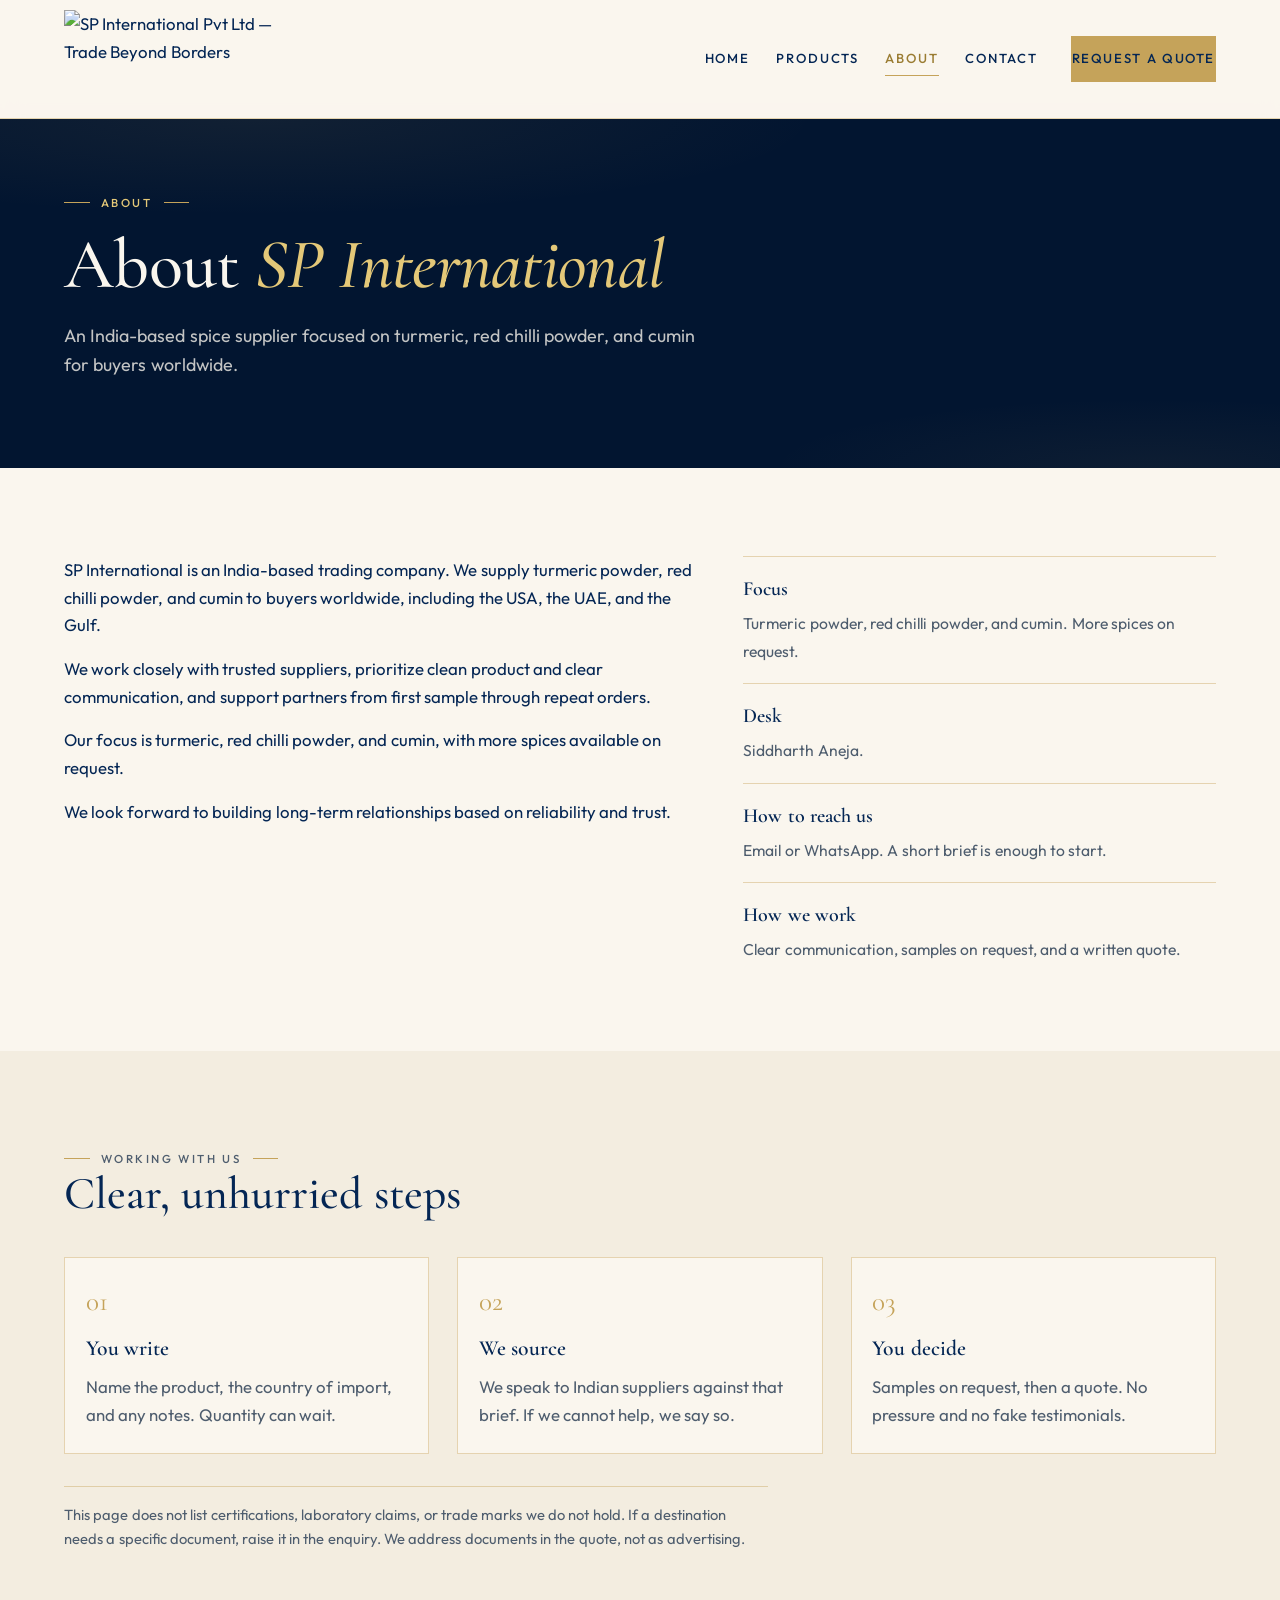
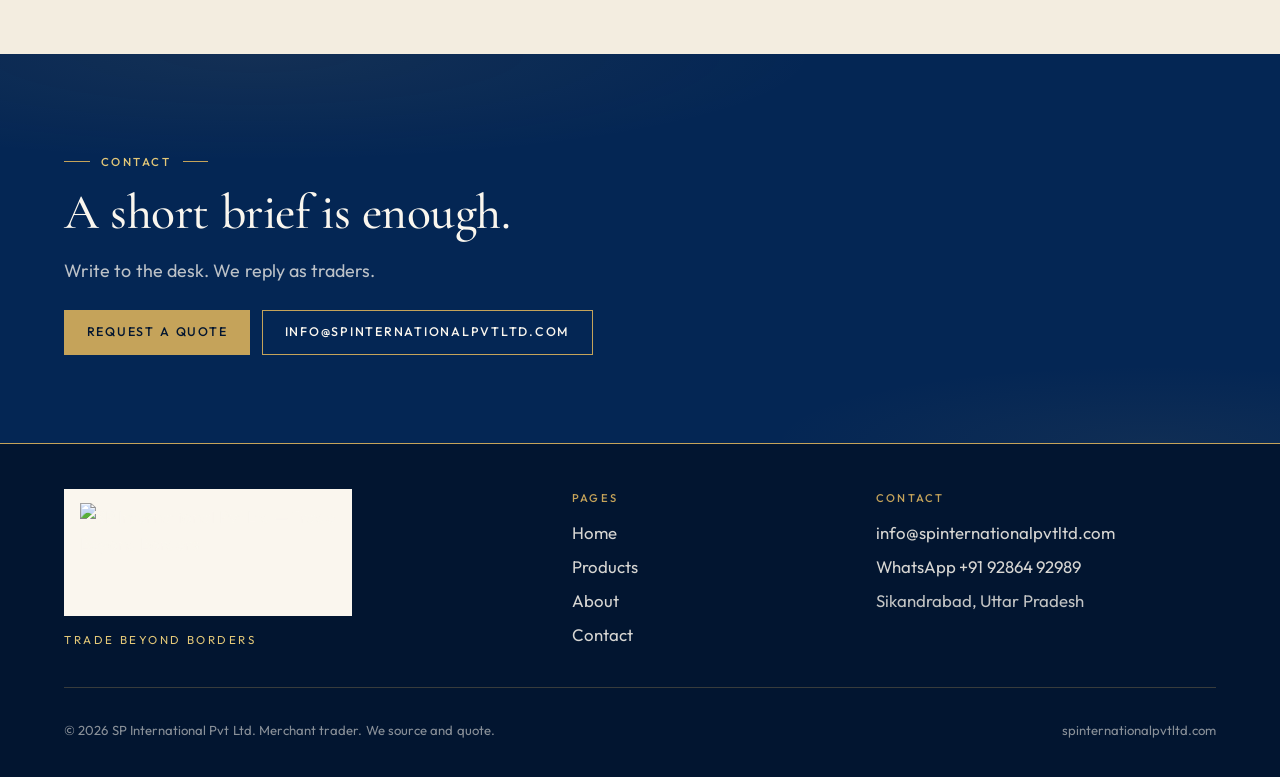
==== about.html @ 5e1b3fb7 "Present SP International as a spice supplier only. Brass and art-metal décor are on hold, so public " ====
<!DOCTYPE html>
<html lang="en">
<head>
  <meta charset="utf-8">
  <meta name="viewport" content="width=device-width, initial-scale=1">
  <title>About SP International | Indian Spice Supplier</title>
  <meta name="description" content="India-based spice supplier for buyers in the USA, UAE, and worldwide. Turmeric, red chilli powder, and cumin. Samples and quotes on request.">
  <meta name="theme-color" content="#042654">
  <link rel="icon" href="assets/favicon.png" type="image/png">
  <link rel="apple-touch-icon" href="assets/favicon-192.png">
  <link rel="canonical" href="https://spinternationalpvtltd.com/about.html">
  <meta property="og:title" content="About SP International | Indian Spice Supplier">
  <meta property="og:description" content="India-based spice supplier for buyers in the USA, UAE, and worldwide. Turmeric, red chilli powder, and cumin. Samples and quotes on request.">
  <meta property="og:image" content="https://spinternationalpvtltd.com/assets/sp-whatsapp-profile-square.png">
  <meta property="og:url" content="https://spinternationalpvtltd.com/about.html">
  <meta property="og:type" content="website">
  <link rel="preconnect" href="https://fonts.googleapis.com">
  <link rel="preconnect" href="https://fonts.gstatic.com" crossorigin>
  <link href="https://fonts.googleapis.com/css2?family=Cormorant+Garamond:ital,wght@0,500;0,600;1,500&family=Outfit:wght@300;400;500;600&display=swap" rel="stylesheet">
  <link rel="manifest" href="site.webmanifest">
  <link rel="stylesheet" href="css/styles.css">
</head>
<body>
  <a class="skip" href="#main">Skip to content</a>
  <header class="site-header">
    <div class="wrap header-inner">
      <a class="brand" href="index.html">
        <img class="brand-lockup" src="assets/logo-lockup.png" alt="SP International Pvt Ltd — Trade Beyond Borders" width="1048" height="407">
        <img class="brand-mark" src="assets/logo-mark.png" alt="SP International Pvt Ltd" width="433" height="454">
      </a>
      <button class="nav-toggle" type="button" aria-expanded="false" aria-controls="site-nav">
        <span class="sr-only">Menu</span>
        <span></span><span></span>
      </button>
      <nav id="site-nav" class="site-nav" aria-label="Primary">
        <a href="index.html">Home</a>
        <a href="products.html">Products</a>
        <a href="about.html" aria-current="page">About</a>
        <a href="contact.html">Contact</a>
        <a class="btn btn-gold" href="contact.html">Request a quote</a>
      </nav>
    </div>
  </header>

  <main id="main">
    <section class="page-hero slim">
      <img class="orbit" src="assets/orbit.svg" alt="">
      <div class="wrap">
        <p class="kicker light">About</p>
        <h1 class="display">About <em>SP International</em></h1>
        <p class="lede">An India-based spice supplier focused on turmeric, red chilli powder, and cumin for buyers worldwide.</p>
      </div>
    </section>

    <section class="section">
      <div class="wrap two-col uneven">
        <div class="prose">
          <p>SP International is an India-based trading company. We supply turmeric powder, red chilli powder, and cumin to buyers worldwide, including the USA, the UAE, and the Gulf.</p>
          <p>We work closely with trusted suppliers, prioritize clean product and clear communication, and support partners from first sample through repeat orders.</p>
          <p>Our focus is turmeric, red chilli powder, and cumin, with more spices available on request.</p>
          <p>We look forward to building long-term relationships based on reliability and trust.</p>
        </div>
        <div>
          <ul class="stat-list">
            <li>
              <strong>Focus</strong>
              <span>Turmeric powder, red chilli powder, and cumin. More spices on request.</span>
            </li>
            <li>
              <strong>Desk</strong>
              <span>Siddharth Aneja.</span>
            </li>
            <li>
              <strong>How to reach us</strong>
              <span>Email or WhatsApp. A short brief is enough to start.</span>
            </li>
            <li>
              <strong>How we work</strong>
              <span>Clear communication, samples on request, and a written quote.</span>
            </li>
          </ul>
        </div>
      </div>
    </section>

    <section class="section section-cream">
      <div class="wrap">
        <div class="section-head">
          <p class="kicker">Working with us</p>
          <h2>Clear, unhurried steps</h2>
        </div>
        <div class="steps">
          <article class="step">
            <span class="num">01</span>
            <h3>You write</h3>
            <p>Name the product, the country of import, and any notes. Quantity can wait.</p>
          </article>
          <article class="step">
            <span class="num">02</span>
            <h3>We source</h3>
            <p>We speak to Indian suppliers against that brief. If we cannot help, we say so.</p>
          </article>
          <article class="step">
            <span class="num">03</span>
            <h3>You decide</h3>
            <p>Samples on request, then a quote. No pressure and no fake testimonials.</p>
          </article>
        </div>
        <p class="legal-note narrow">This page does not list certifications, laboratory claims, or trade marks we do not hold. If a destination needs a specific document, raise it in the enquiry. We address documents in the quote, not as advertising.</p>
      </div>
    </section>

    <section class="section section-navy cta-band">
      <div class="wrap">
        <p class="kicker light">Contact</p>
        <h2 class="display">A short brief is enough.</h2>
        <p class="lede">Write to the desk. We reply as traders.</p>
        <div class="btn-row">
          <a class="btn btn-gold" href="contact.html">Request a quote</a>
          <a class="btn btn-ghost" href="mailto:info@spinternationalpvtltd.com">info@spinternationalpvtltd.com</a>
        </div>
      </div>
    </section>
  </main>

  <footer class="site-footer">
    <div class="wrap footer-grid">
      <div>
        <img class="footer-logo" src="assets/logo-lockup.png" alt="SP International Pvt Ltd — Trade Beyond Borders" width="1048" height="407">
        <p class="footer-motto">Trade Beyond Borders</p>
      </div>
      <div>
        <h2>Pages</h2>
        <ul>
          <li><a href="index.html">Home</a></li>
          <li><a href="products.html">Products</a></li>
          <li><a href="about.html">About</a></li>
          <li><a href="contact.html">Contact</a></li>
        </ul>
      </div>
      <div>
        <h2>Contact</h2>
        <ul>
          <li><a href="mailto:info@spinternationalpvtltd.com">info@spinternationalpvtltd.com</a></li>
          <li><a href="https://wa.me/919286492989" rel="noopener">WhatsApp +91 92864 92989</a></li>
          <li>Sikandrabad, Uttar Pradesh</li>
        </ul>
      </div>
    </div>
    <div class="wrap footer-base">
      <p>&copy; <span id="year">2026</span> SP International Pvt Ltd. Merchant trader. We source and quote.</p>
      <p>spinternationalpvtltd.com</p>
    </div>
  </footer>
  <script src="js/main.js"></script>
</body>
</html>
---- css/styles.css ----
/* =================================================================
   SP International Pvt Ltd — brochure styles
   Navy + gold only. Custom, not a utility framework.
   ================================================================= */

:root {
  --navy: #042654;
  --navy-deep: #021530;
  --navy-mid: #0b3468;
  --navy-soft: #1a4a86;
  --gold: #c5a35a;
  --gold-bright: #e4c878;
  --gold-deep: #9a7c32;
  --cream: #f3ede0;
  --ivory: #faf6ee;
  --paper: #e8e0ce;
  --ink: #042654;
  --muted: #4e5d6e;
  --line: rgba(197, 163, 90, 0.42);
  --line-strong: rgba(197, 163, 90, 0.72);
  --shadow: 0 22px 50px rgba(4, 38, 84, 0.09);
  --header-h: 5.6rem;
  --serif: "Cormorant Garamond", "Iowan Old Style", Palatino, "Palatino Linotype", Georgia, serif;
  --sans: "Outfit", "Avenir Next", "Segoe UI", system-ui, sans-serif;
  --wrap: 72rem;
  --gutter: clamp(1.25rem, 4vw, 2.25rem);
}

*,
*::before,
*::after { box-sizing: border-box; }

html {
  scroll-behavior: smooth;
  -webkit-text-size-adjust: 100%;
}

@media (prefers-reduced-motion: reduce) {
  html { scroll-behavior: auto; }
  *, *::before, *::after {
    animation-duration: 0.01ms !important;
    animation-iteration-count: 1 !important;
    transition-duration: 0.01ms !important;
  }
}

body {
  margin: 0;
  font-family: var(--sans);
  font-weight: 400;
  font-size: 1.05rem;
  line-height: 1.65;
  color: var(--ink);
  background: var(--ivory);
  min-height: 100vh;
  word-spacing: 0.02em;
}

img { max-width: 100%; height: auto; display: block; }
a { color: inherit; }
button, input, select, textarea { font: inherit; color: inherit; }

.sr-only {
  position: absolute;
  width: 1px;
  height: 1px;
  padding: 0;
  margin: -1px;
  overflow: hidden;
  clip: rect(0, 0, 0, 0);
  white-space: nowrap;
  border: 0;
}

.skip {
  position: absolute;
  left: 1rem;
  top: -4rem;
  z-index: 1000;
  background: var(--navy);
  color: var(--gold-bright);
  padding: 0.6rem 1rem;
  text-decoration: none;
  letter-spacing: 0.04em;
}
.skip:focus { top: 0.75rem; }

.wrap {
  width: min(var(--wrap), 100% - var(--gutter) * 2);
  margin-inline: auto;
}

/* ---------- Header ---------- */
.site-header {
  position: sticky;
  top: 0;
  z-index: 80;
  background: rgba(250, 246, 238, 0.92);
  backdrop-filter: saturate(1.2) blur(12px);
  border-bottom: 1px solid var(--line);
}

.header-inner {
  display: flex;
  align-items: center;
  justify-content: space-between;
  gap: 1.25rem;
  min-height: var(--header-h);
  padding-block: 0.65rem;
}

.brand {
  display: flex;
  align-items: center;
  text-decoration: none;
  flex-shrink: 0;
}

.brand-lockup {
  display: block;
  height: 3.6rem;
  width: auto;
  max-width: min(72vw, 16rem);
}

.brand-mark {
  display: none;
}

@media (min-width: 880px) {
  .brand-lockup {
    height: 6.1rem;
    max-width: none;
  }
}

.nav-toggle {
  display: flex;
  flex-direction: column;
  justify-content: center;
  gap: 0.42rem;
  width: 2.75rem;
  height: 2.75rem;
  padding: 0.55rem;
  border: 1px solid var(--line);
  background: transparent;
  cursor: pointer;
}

.nav-toggle span {
  display: block;
  height: 1.5px;
  background: var(--navy);
  transition: transform 0.25s ease, opacity 0.2s ease;
}

.nav-toggle[aria-expanded="true"] span:first-child {
  transform: translateY(4.2px) rotate(45deg);
}
.nav-toggle[aria-expanded="true"] span:last-child {
  transform: translateY(-4.2px) rotate(-45deg);
}

.site-nav {
  display: none;
  align-items: center;
  gap: 0.15rem 1.65rem;
}

.site-nav a {
  text-decoration: none;
  font-size: 0.82rem;
  letter-spacing: 0.14em;
  text-transform: uppercase;
  font-weight: 500;
  color: var(--navy);
  padding: 0.35rem 0;
  border-bottom: 1px solid transparent;
}

.site-nav a:hover,
.site-nav a:focus-visible {
  color: var(--gold-deep);
  border-bottom-color: var(--gold);
}

.site-nav a[aria-current="page"] {
  color: var(--gold-deep);
  border-bottom-color: var(--gold);
}

.site-nav .btn { margin-left: 0.4rem; letter-spacing: 0.12em; }

.site-header {
  overflow: visible;
}

@media (max-width: 879px) {
  .site-nav {
    position: absolute;
    top: 100%;
    left: 0;
    right: 0;
    bottom: auto;
    z-index: 90;
    display: flex;
    flex-direction: column;
    justify-content: flex-start;
    align-items: stretch;
    gap: 0;
    min-height: calc(100dvh - var(--header-h));
    padding: 1.5rem var(--gutter) 2rem;
    background: var(--ivory);
    border-top: 1px solid var(--line);
    transform: translateX(100%);
    visibility: hidden;
    transition: transform 0.28s ease, visibility 0.28s;
    overflow: auto;
  }
  .site-nav.is-open {
    transform: none;
    visibility: visible;
  }
  .site-nav a {
    font-family: var(--serif);
    font-size: 2rem;
    letter-spacing: 0.04em;
    text-transform: none;
    font-weight: 500;
    padding: 0.85rem 0;
    border-bottom: 1px solid var(--line);
  }
  .site-nav .btn {
    margin: 1.5rem 0 0;
    text-align: center;
    font-family: var(--sans);
    font-size: 0.82rem;
    letter-spacing: 0.12em;
    text-transform: uppercase;
  }
}

@media (min-width: 880px) {
  :root { --header-h: 7.2rem; }
  .nav-toggle { display: none; }
  .site-nav { display: flex; }
}

body.nav-open { overflow: hidden; }

/* ---------- Buttons ---------- */
.btn {
  display: inline-flex;
  align-items: center;
  justify-content: center;
  gap: 0.55rem;
  min-height: 2.85rem;
  padding: 0.7rem 1.35rem;
  text-decoration: none;
  border: 1px solid var(--gold);
  cursor: pointer;
  font-size: 0.78rem;
  letter-spacing: 0.14em;
  text-transform: uppercase;
  font-weight: 500;
  transition: background 0.2s ease, color 0.2s ease, border-color 0.2s ease, transform 0.2s ease;
}

.btn-gold {
  background: var(--gold);
  color: var(--navy-deep);
  border-color: var(--gold);
}

.btn-gold:hover,
.btn-gold:focus-visible {
  background: var(--gold-bright);
  border-color: var(--gold-bright);
}

.btn-ghost {
  background: transparent;
  color: var(--ivory);
  border-color: var(--gold);
}

.btn-ghost:hover,
.btn-ghost:focus-visible {
  background: rgba(197, 163, 90, 0.12);
  color: var(--gold-bright);
}

.btn-navy {
  background: var(--navy);
  color: var(--gold-bright);
  border-color: var(--navy);
}

.btn-navy:hover,
.btn-navy:focus-visible {
  background: var(--navy-mid);
}

.btn-line {
  background: transparent;
  color: var(--navy);
  border-color: var(--navy);
}

.btn-line:hover,
.btn-line:focus-visible {
  background: var(--navy);
  color: var(--gold-bright);
}

.btn-row {
  display: flex;
  flex-wrap: wrap;
  gap: 0.75rem;
}

:focus-visible {
  outline: 2px solid var(--gold);
  outline-offset: 3px;
}

/* ---------- Kickers, type ---------- */
.kicker {
  display: inline-flex;
  align-items: center;
  gap: 0.7rem;
  margin: 0 0 0.85rem;
  font-size: 0.72rem;
  letter-spacing: 0.22em;
  text-transform: uppercase;
  color: var(--gold-deep);
  font-weight: 500;
}

.kicker::before,
.kicker::after {
  content: "";
  width: 1.6rem;
  height: 1px;
  background: var(--gold);
}

.kicker.light { color: var(--gold-bright); }

.display {
  font-family: var(--serif);
  font-weight: 500;
  letter-spacing: -0.01em;
  line-height: 1.12;
  margin: 0 0 1rem;
  font-size: clamp(2.35rem, 6vw, 4.4rem);
}

.display em {
  font-style: italic;
  font-weight: 500;
  color: var(--gold-deep);
}

.lede {
  font-size: 1.12rem;
  max-width: 40rem;
  color: var(--muted);
  margin: 0 0 1.5rem;
}

.section-head {
  max-width: 40rem;
  margin-bottom: 2.25rem;
}

.section-head h2 {
  font-family: var(--serif);
  font-size: clamp(1.9rem, 4vw, 2.85rem);
  font-weight: 500;
  line-height: 1.15;
  margin: 0 0 0.75rem;
}

.section-head p { margin: 0; color: var(--muted); }

hr.rule {
  border: 0;
  height: 1px;
  background: linear-gradient(90deg, transparent, var(--gold), transparent);
  margin: 0;
}

/* ---------- Heroes ---------- */
.page-hero {
  position: relative;
  isolation: isolate;
  background: var(--navy-deep);
  color: var(--ivory);
  overflow: hidden;
  padding: clamp(3.2rem, 8vw, 6.5rem) 0;
}

.page-hero .orbit {
  position: absolute;
  inset: -10% -5%;
  width: 110%;
  height: 120%;
  object-fit: cover;
  opacity: 0.55;
  pointer-events: none;
  z-index: -1;
}

.page-hero .display { color: var(--ivory); }
.page-hero .display em { color: var(--gold-bright); }
.page-hero .lede { color: rgba(250, 246, 238, 0.78); }

.home-hero {
  padding: clamp(2.5rem, 7vw, 5.5rem) 0 clamp(3.5rem, 8vw, 6.5rem);
}

.hero-card {
  position: relative;
  background: var(--ivory);
  color: var(--ink);
  padding: clamp(1.6rem, 4vw, 2.75rem);
  border: 1px solid var(--gold);
  max-width: 42rem;
  box-shadow: 0 0 0 8px rgba(197, 163, 90, 0.08);
}

.hero-card::before,
.hero-card::after {
  content: "";
  position: absolute;
  width: 0.7rem;
  height: 0.7rem;
  border: 1px solid var(--gold);
}
.hero-card::before { top: 0.45rem; left: 0.45rem; border-right: 0; border-bottom: 0; }
.hero-card::after { bottom: 0.45rem; right: 0.45rem; border-left: 0; border-top: 0; }

.hero-card .lockup {
  width: min(28rem, 100%);
  margin: 0 auto 1.4rem;
}

.hero-card .kicker { justify-content: center; width: 100%; }
.hero-card .display {
  text-align: center;
  color: var(--navy);
  font-size: clamp(2rem, 5vw, 3.4rem);
}
.hero-card .lede {
  text-align: center;
  margin-inline: auto;
  color: var(--muted);
}
.hero-card .btn-row { justify-content: center; }

.motto-line {
  display: flex;
  align-items: center;
  justify-content: center;
  gap: 0.85rem;
  margin: 0 0 1.1rem;
  color: var(--gold-deep);
  font-size: 0.72rem;
  letter-spacing: 0.28em;
  text-transform: uppercase;
}
.motto-line::before,
.motto-line::after {
  content: "";
  flex: 1;
  max-width: 4.5rem;
  height: 1px;
  background: var(--gold);
}
.motto-line .diamond {
  width: 0.45rem;
  height: 0.45rem;
  background: var(--gold);
  transform: rotate(45deg);
  flex-shrink: 0;
}

/* ---------- Sections ---------- */
.section { padding: clamp(3.2rem, 7vw, 5.5rem) 0; }
.section-navy {
  background: var(--navy);
  color: var(--ivory);
}
.section-navy .section-head h2 { color: var(--ivory); }
.section-navy .section-head p { color: rgba(250, 246, 238, 0.72); }
.section-cream { background: var(--cream); }
.section-paper { background: var(--paper); }

.two-col {
  display: grid;
  gap: 2.5rem;
}
@media (min-width: 840px) {
  .two-col { grid-template-columns: 1fr 1fr; align-items: start; }
  .two-col.uneven { grid-template-columns: 1.15fr 0.85fr; }
}

.prose p { margin: 0 0 1rem; }
.prose p:last-child { margin-bottom: 0; }
.prose h3 {
  font-family: var(--serif);
  font-size: 1.55rem;
  font-weight: 500;
  margin: 1.6rem 0 0.55rem;
}

.pull {
  font-family: var(--serif);
  font-style: italic;
  font-size: clamp(1.45rem, 3vw, 1.9rem);
  line-height: 1.35;
  color: var(--navy);
  margin: 0;
  padding-left: 1.1rem;
  border-left: 2px solid var(--gold);
}

.stat-list {
  list-style: none;
  margin: 0;
  padding: 0;
  display: grid;
  gap: 1.15rem;
}

.stat-list li {
  padding: 1rem 0 0;
  border-top: 1px solid var(--line);
}

.stat-list strong {
  display: block;
  font-family: var(--serif);
  font-size: 1.25rem;
  font-weight: 600;
  margin-bottom: 0.2rem;
}

.stat-list span { color: var(--muted); font-size: 0.98rem; }

/* ---------- Product cards ---------- */
.card-grid {
  display: grid;
  gap: 1.15rem;
  grid-template-columns: 1fr;
}
@media (min-width: 640px) {
  .card-grid { grid-template-columns: 1fr 1fr; }
}
@media (min-width: 1020px) {
  .card-grid.cols-3 { grid-template-columns: repeat(3, 1fr); }
  .card-grid.cols-4 { grid-template-columns: repeat(4, 1fr); }
}

.product-card {
  position: relative;
  display: flex;
  flex-direction: column;
  background: var(--ivory);
  border: 1px solid var(--line);
  min-height: 100%;
  text-decoration: none;
  color: inherit;
  transition: border-color 0.2s ease, transform 0.2s ease, box-shadow 0.2s ease;
}

a.product-card:hover,
a.product-card:focus-visible {
  border-color: var(--gold);
  transform: translateY(-3px);
  box-shadow: var(--shadow);
}

.product-card .visual {
  position: relative;
  height: 11.5rem;
  background: var(--navy);
  overflow: hidden;
}

.product-card .visual img {
  width: 100%;
  height: 100%;
  object-fit: cover;
}

.product-card .index {
  position: absolute;
  top: 0.7rem;
  left: 0.8rem;
  z-index: 1;
  font-size: 0.68rem;
  letter-spacing: 0.16em;
  color: var(--gold-bright);
  text-transform: uppercase;
}

.product-card .body {
  padding: 1.15rem 1.2rem 1.3rem;
  display: flex;
  flex-direction: column;
  gap: 0.45rem;
  flex: 1;
}

.product-card h3 {
  font-family: var(--serif);
  font-size: 1.45rem;
  font-weight: 600;
  margin: 0;
}

.product-card p {
  margin: 0;
  color: var(--muted);
  font-size: 0.95rem;
}

.product-card .more {
  margin-top: auto;
  padding-top: 0.7rem;
  font-size: 0.72rem;
  letter-spacing: 0.16em;
  text-transform: uppercase;
  color: var(--gold-deep);
}

/* ---------- Tags ---------- */
.tag-list {
  display: flex;
  flex-wrap: wrap;
  gap: 0.55rem;
  list-style: none;
  margin: 0;
  padding: 0;
}

.tag-list li {
  border: 1px solid var(--line-strong);
  color: var(--navy);
  background: var(--ivory);
  padding: 0.45rem 0.85rem;
  font-size: 0.88rem;
  letter-spacing: 0.02em;
}

/* ---------- Steps ---------- */
.steps {
  display: grid;
  gap: 1.25rem;
}
@media (min-width: 800px) {
  .steps { grid-template-columns: repeat(3, 1fr); gap: 1.75rem; }
}

.step {
  padding: 1.4rem 1.3rem 1.5rem;
  border: 1px solid var(--line);
  background: rgba(250, 246, 238, 0.04);
}

.section:not(.section-navy) .step { background: var(--ivory); }

.step .num {
  font-family: var(--serif);
  font-size: 1.7rem;
  color: var(--gold);
  display: block;
  margin-bottom: 0.4rem;
}

.step h3 {
  font-family: var(--serif);
  font-size: 1.35rem;
  font-weight: 600;
  margin: 0 0 0.4rem;
}

.step p { margin: 0; color: var(--muted); }
.section-navy .step p { color: rgba(250, 246, 238, 0.7); }
.section-navy .step { border-color: rgba(197, 163, 90, 0.35); }

/* ---------- Contact ---------- */
.contact-grid {
  display: grid;
  gap: 2.4rem;
}
@media (min-width: 900px) {
  .contact-grid { grid-template-columns: 1.15fr 0.85fr; align-items: start; }
}

.contact-card {
  border: 1px solid var(--line);
  padding: 1.2rem 1.25rem;
  background: var(--ivory);
  margin-bottom: 0.85rem;
}

.contact-card h3 {
  margin: 0 0 0.25rem;
  font-size: 0.72rem;
  letter-spacing: 0.18em;
  text-transform: uppercase;
  color: var(--gold-deep);
  font-weight: 500;
  font-family: var(--sans);
}

.contact-card a,
.contact-card p {
  margin: 0;
  font-family: var(--serif);
  font-size: 1.35rem;
  text-decoration: none;
  color: var(--navy);
}

.contact-card a:hover { color: var(--gold-deep); }

.quote-form {
  background: var(--ivory);
  border: 1px solid var(--line);
  padding: clamp(1.25rem, 3vw, 1.85rem);
}

.quote-form h2 {
  font-family: var(--serif);
  font-weight: 500;
  font-size: 1.9rem;
  margin: 0 0 0.4rem;
}

.quote-form .form-note {
  color: var(--muted);
  font-size: 0.95rem;
  margin: 0 0 1.25rem;
}

.fields {
  display: grid;
  gap: 0.95rem;
}
@media (min-width: 640px) {
  .fields.pair { grid-template-columns: 1fr 1fr; }
}

label {
  display: block;
  font-size: 0.72rem;
  letter-spacing: 0.14em;
  text-transform: uppercase;
  color: var(--navy);
  font-weight: 500;
}

label .opt {
  letter-spacing: 0.04em;
  text-transform: none;
  color: var(--muted);
  font-weight: 400;
}

input[type="text"],
input[type="email"],
input[type="tel"],
select,
textarea {
  width: 100%;
  margin-top: 0.4rem;
  padding: 0.7rem 0.15rem 0.55rem;
  border: 0;
  border-bottom: 1px solid var(--line-strong);
  background: transparent;
  border-radius: 0;
  appearance: none;
}

select {
  background: linear-gradient(45deg, transparent 50%, var(--navy) 50%) right 0.4rem center / 0.35rem 0.35rem no-repeat,
              linear-gradient(135deg, var(--navy) 50%, transparent 50%) right 0.15rem center / 0.35rem 0.35rem no-repeat;
  padding-right: 1.4rem;
}

textarea { min-height: 8rem; resize: vertical; }

input:focus,
select:focus,
textarea:focus {
  outline: none;
  border-bottom-color: var(--gold-deep);
}

.form-actions {
  display: flex;
  flex-wrap: wrap;
  gap: 0.7rem;
  margin-top: 1.35rem;
}

.form-status {
  margin: 0.85rem 0 0;
  font-size: 0.95rem;
  min-height: 1.3em;
}
.form-status.error { color: #7a2a2a; }
.form-status.ok { color: var(--navy); }

.req-note {
  font-size: 0.88rem;
  color: var(--muted);
  margin: 0.3rem 0 0;
}

/* ---------- Footer ---------- */
.site-footer {
  background: var(--navy-deep);
  color: rgba(250, 246, 238, 0.78);
  padding: 2.8rem 0 1.4rem;
  border-top: 1px solid var(--gold);
}

.footer-grid {
  display: grid;
  gap: 2rem;
  padding-bottom: 2rem;
}
@media (min-width: 800px) {
  .footer-grid { grid-template-columns: 1.4fr 0.8fr 1fr; }
}

.footer-logo {
  width: min(18rem, 100%);
  background: var(--ivory);
  padding: 0.85rem 1rem;
  margin-bottom: 0.9rem;
}

.footer-mark {
  width: 4.4rem;
  margin-bottom: 0.7rem;
}

.footer-motto {
  margin: 0;
  font-size: 0.72rem;
  letter-spacing: 0.22em;
  text-transform: uppercase;
  color: var(--gold-bright);
}

.site-footer h2 {
  margin: 0 0 0.7rem;
  font-size: 0.7rem;
  letter-spacing: 0.2em;
  text-transform: uppercase;
  color: var(--gold);
  font-weight: 500;
  font-family: var(--sans);
}

.site-footer ul {
  list-style: none;
  margin: 0;
  padding: 0;
}

.site-footer li { margin: 0 0 0.4rem; }

.site-footer a {
  color: rgba(250, 246, 238, 0.86);
  text-decoration: none;
  border-bottom: 1px solid transparent;
}

.site-footer a:hover {
  color: var(--gold-bright);
  border-bottom-color: var(--gold);
}

.footer-base {
  display: flex;
  flex-wrap: wrap;
  justify-content: space-between;
  gap: 0.6rem 1.5rem;
  padding-top: 1.15rem;
  border-top: 1px solid rgba(197, 163, 90, 0.28);
  font-size: 0.82rem;
  color: rgba(250, 246, 238, 0.55);
}

/* ---------- Page extras ---------- */
.narrow { max-width: 44rem; }

.cta-band .display { font-size: clamp(2rem, 4.5vw, 3.1rem); }
.cta-band .lede { color: rgba(250, 246, 238, 0.75); }

.legal-note {
  font-size: 0.92rem;
  color: var(--muted);
  border-top: 1px solid var(--line);
  margin-top: 2rem;
  padding-top: 1rem;
}

.page-hero.slim { padding-block: clamp(2.4rem, 6vw, 4rem); }

@media (max-width: 639px) {
  .product-card .visual { height: 10rem; }
}

.home-hero .wrap {
  display: flex;
  justify-content: center;
}

.page-hero.slim .display { max-width: 18ch; }

@media (min-width: 1020px) {
  .product-card .visual { height: 12.5rem; }
}

.section-navy,
.page-hero {
  background-image:
    radial-gradient(ellipse 80% 50% at 20% 0%, rgba(197, 163, 90, 0.08), transparent 55%),
    radial-gradient(ellipse 60% 40% at 90% 100%, rgba(197, 163, 90, 0.06), transparent 50%);
}

.tag-list li:hover {
  border-color: var(--gold-deep);
  background: #fffdf8;
}

@media (max-width: 479px) {
  .hero-card { padding: 1.25rem 1.1rem 1.5rem; }
  .display { word-wrap: break-word; }
}
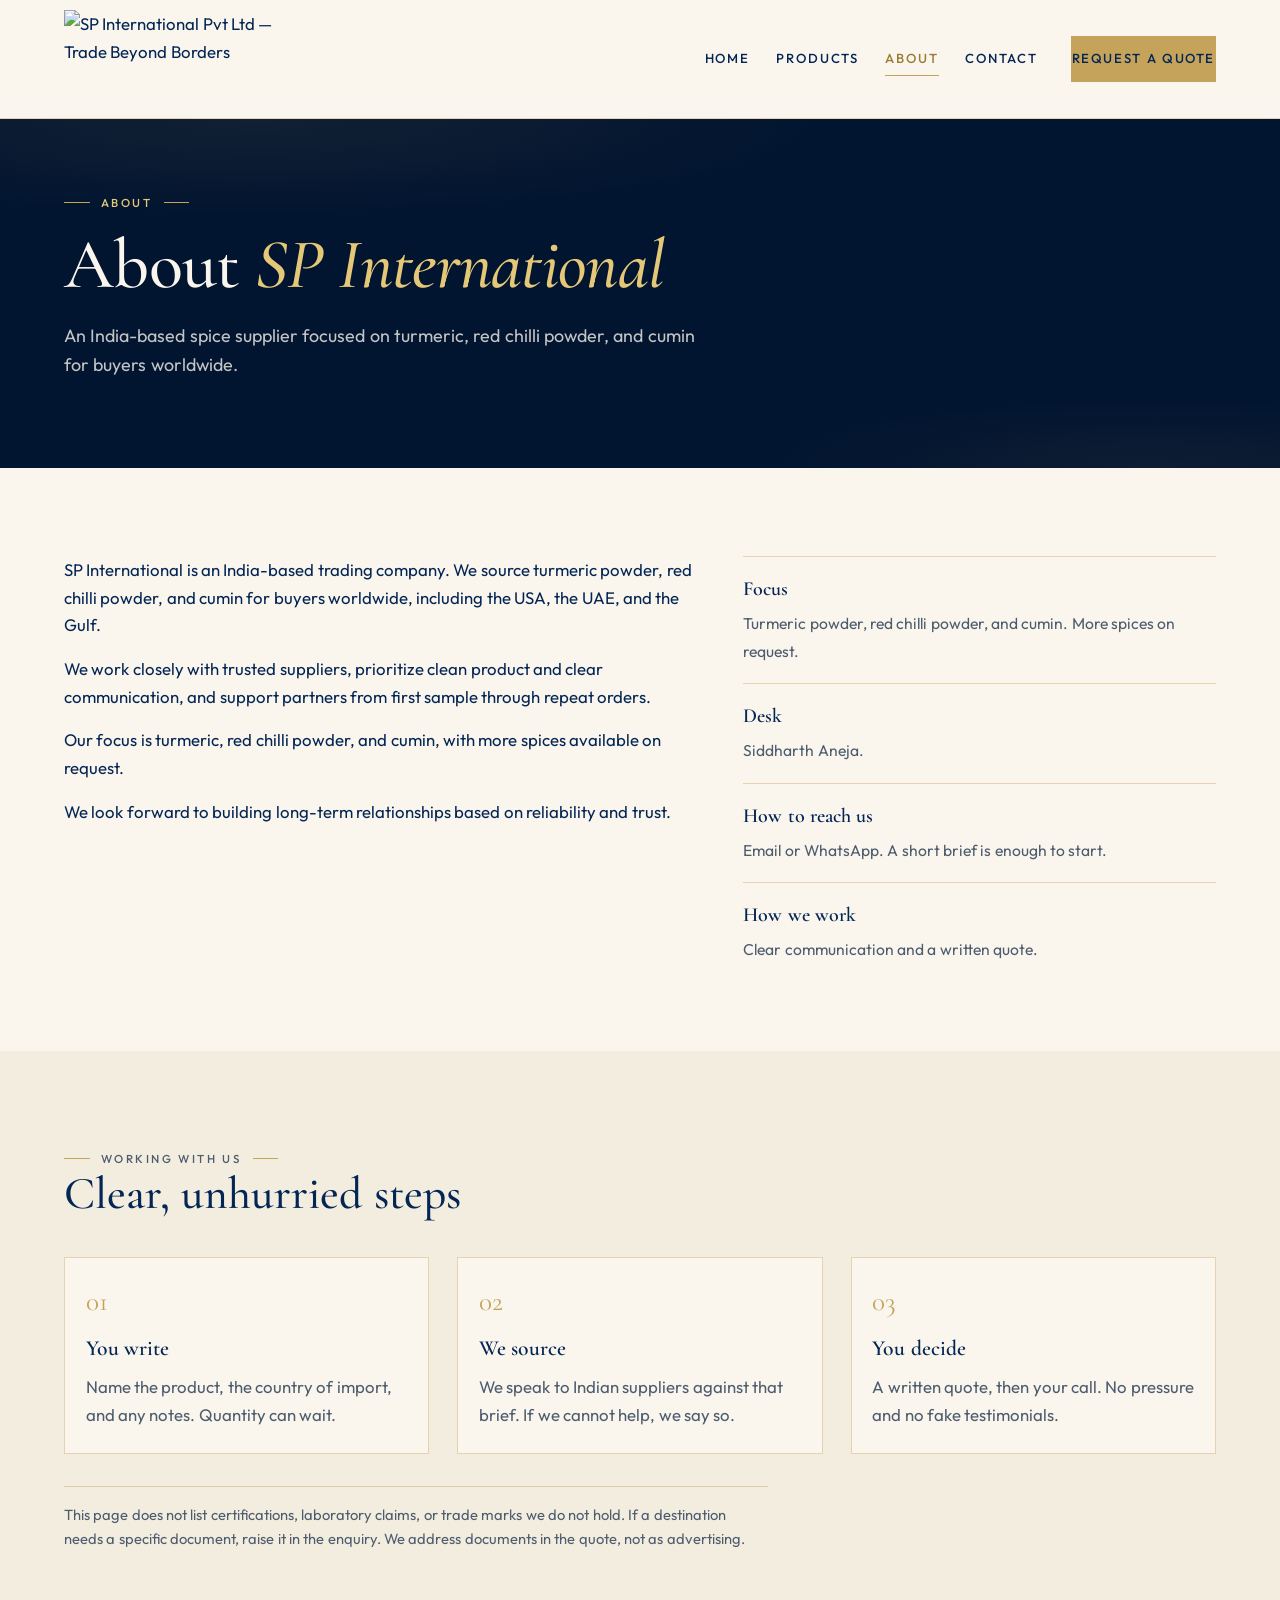
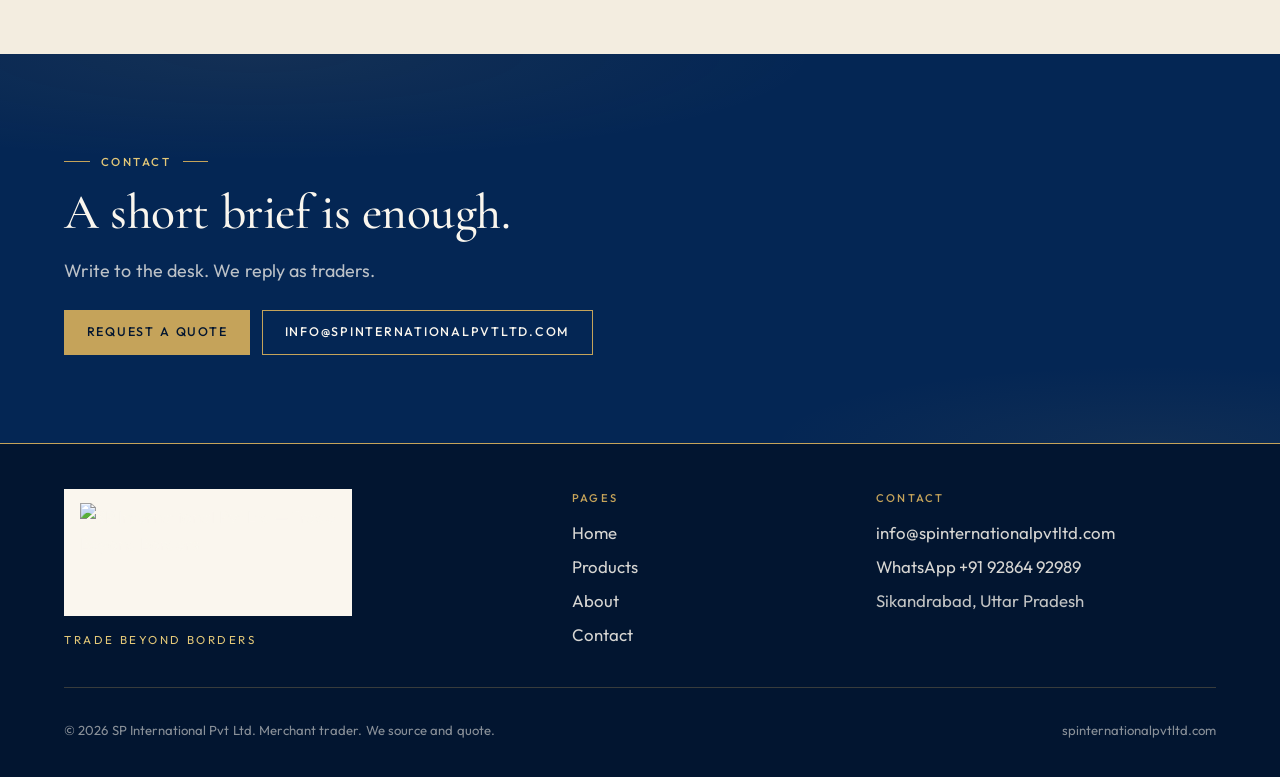
==== commit f833db05: "Copy: remove public sample offers and exporter claim - 'Samples and quotes on request' -> 'Quotes on" ====
--- a/about.html
+++ b/about.html
@@ -4,13 +4,13 @@
   <meta charset="utf-8">
   <meta name="viewport" content="width=device-width, initial-scale=1">
   <title>About SP International | Indian Spice Supplier</title>
-  <meta name="description" content="India-based spice supplier for buyers in the USA, UAE, and worldwide. Turmeric, red chilli powder, and cumin. Samples and quotes on request.">
+  <meta name="description" content="India-based spice supplier for the USA, UAE, and worldwide. Turmeric, red chilli, and cumin. Quotes on request. Brass décor also available.">
   <meta name="theme-color" content="#042654">
   <link rel="icon" href="assets/favicon.png" type="image/png">
   <link rel="apple-touch-icon" href="assets/favicon-192.png">
   <link rel="canonical" href="https://spinternationalpvtltd.com/about.html">
   <meta property="og:title" content="About SP International | Indian Spice Supplier">
-  <meta property="og:description" content="India-based spice supplier for buyers in the USA, UAE, and worldwide. Turmeric, red chilli powder, and cumin. Samples and quotes on request.">
+  <meta property="og:description" content="India-based spice supplier for the USA, UAE, and worldwide. Turmeric, red chilli, and cumin. Quotes on request. Brass décor also available.">
   <meta property="og:image" content="https://spinternationalpvtltd.com/assets/sp-whatsapp-profile-square.png">
   <meta property="og:url" content="https://spinternationalpvtltd.com/about.html">
   <meta property="og:type" content="website">
@@ -55,7 +55,7 @@
     <section class="section">
       <div class="wrap two-col uneven">
         <div class="prose">
-          <p>SP International is an India-based trading company. We supply turmeric powder, red chilli powder, and cumin to buyers worldwide, including the USA, the UAE, and the Gulf.</p>
+          <p>SP International is an India-based trading company. We source turmeric powder, red chilli powder, and cumin for buyers worldwide, including the USA, the UAE, and the Gulf.</p>
           <p>We work closely with trusted suppliers, prioritize clean product and clear communication, and support partners from first sample through repeat orders.</p>
           <p>Our focus is turmeric, red chilli powder, and cumin, with more spices available on request.</p>
           <p>We look forward to building long-term relationships based on reliability and trust.</p>
@@ -76,7 +76,7 @@
             </li>
             <li>
               <strong>How we work</strong>
-              <span>Clear communication, samples on request, and a written quote.</span>
+              <span>Clear communication and a written quote.</span>
             </li>
           </ul>
         </div>
@@ -103,7 +103,7 @@
           <article class="step">
             <span class="num">03</span>
             <h3>You decide</h3>
-            <p>Samples on request, then a quote. No pressure and no fake testimonials.</p>
+            <p>A written quote, then your call. No pressure and no fake testimonials.</p>
           </article>
         </div>
         <p class="legal-note narrow">This page does not list certifications, laboratory claims, or trade marks we do not hold. If a destination needs a specific document, raise it in the enquiry. We address documents in the quote, not as advertising.</p>
--- a/css/styles.css
+++ b/css/styles.css
@@ -653,6 +653,7 @@
   padding: 0.45rem 0.85rem;
   font-size: 0.88rem;
   letter-spacing: 0.02em;
+  scroll-margin-top: calc(var(--header-h) + 1rem);
 }
 
 /* ---------- Steps ---------- */
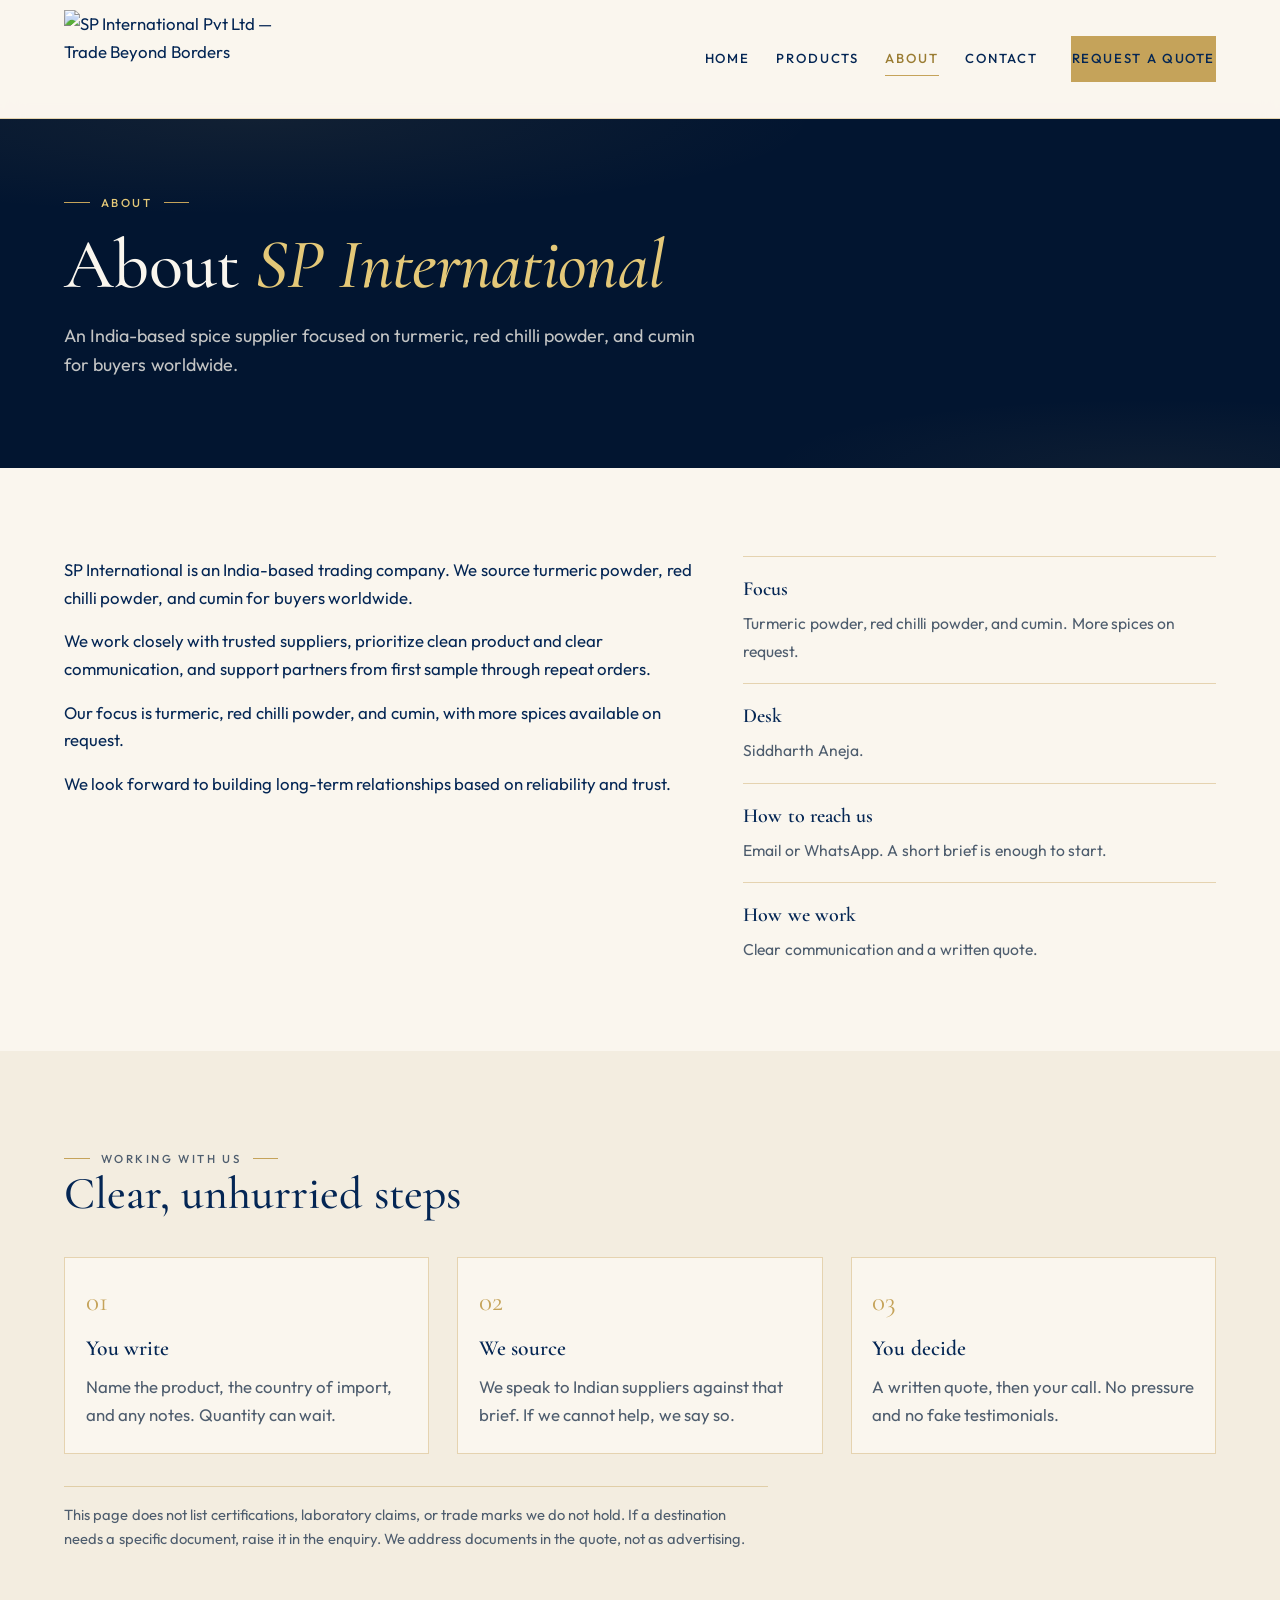
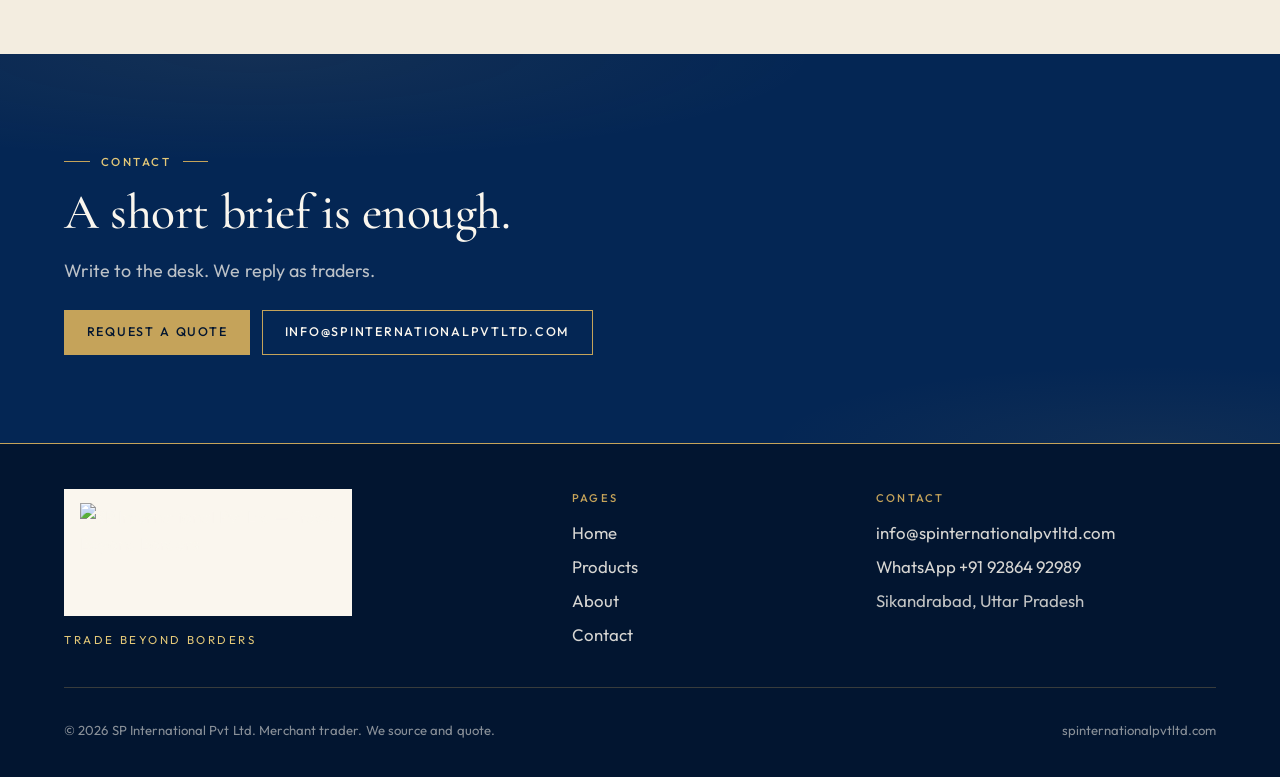
==== commit f00e81a2: "Copy: describe supply as worldwide, not named markets. Drop USA, UAE, and Gulf from page copy and me" ====
--- a/about.html
+++ b/about.html
@@ -4,13 +4,13 @@
   <meta charset="utf-8">
   <meta name="viewport" content="width=device-width, initial-scale=1">
   <title>About SP International | Indian Spice Supplier</title>
-  <meta name="description" content="India-based spice supplier for the USA, UAE, and worldwide. Turmeric, red chilli, and cumin. Quotes on request. Brass décor also available.">
+  <meta name="description" content="India-based spice supplier for buyers worldwide. Turmeric, red chilli, and cumin. Quotes on request. Brass décor also available.">
   <meta name="theme-color" content="#042654">
   <link rel="icon" href="assets/favicon.png" type="image/png">
   <link rel="apple-touch-icon" href="assets/favicon-192.png">
   <link rel="canonical" href="https://spinternationalpvtltd.com/about.html">
   <meta property="og:title" content="About SP International | Indian Spice Supplier">
-  <meta property="og:description" content="India-based spice supplier for the USA, UAE, and worldwide. Turmeric, red chilli, and cumin. Quotes on request. Brass décor also available.">
+  <meta property="og:description" content="India-based spice supplier for buyers worldwide. Turmeric, red chilli, and cumin. Quotes on request. Brass décor also available.">
   <meta property="og:image" content="https://spinternationalpvtltd.com/assets/sp-whatsapp-profile-square.png">
   <meta property="og:url" content="https://spinternationalpvtltd.com/about.html">
   <meta property="og:type" content="website">
@@ -55,7 +55,7 @@
     <section class="section">
       <div class="wrap two-col uneven">
         <div class="prose">
-          <p>SP International is an India-based trading company. We source turmeric powder, red chilli powder, and cumin for buyers worldwide, including the USA, the UAE, and the Gulf.</p>
+          <p>SP International is an India-based trading company. We source turmeric powder, red chilli powder, and cumin for buyers worldwide.</p>
           <p>We work closely with trusted suppliers, prioritize clean product and clear communication, and support partners from first sample through repeat orders.</p>
           <p>Our focus is turmeric, red chilli powder, and cumin, with more spices available on request.</p>
           <p>We look forward to building long-term relationships based on reliability and trust.</p>
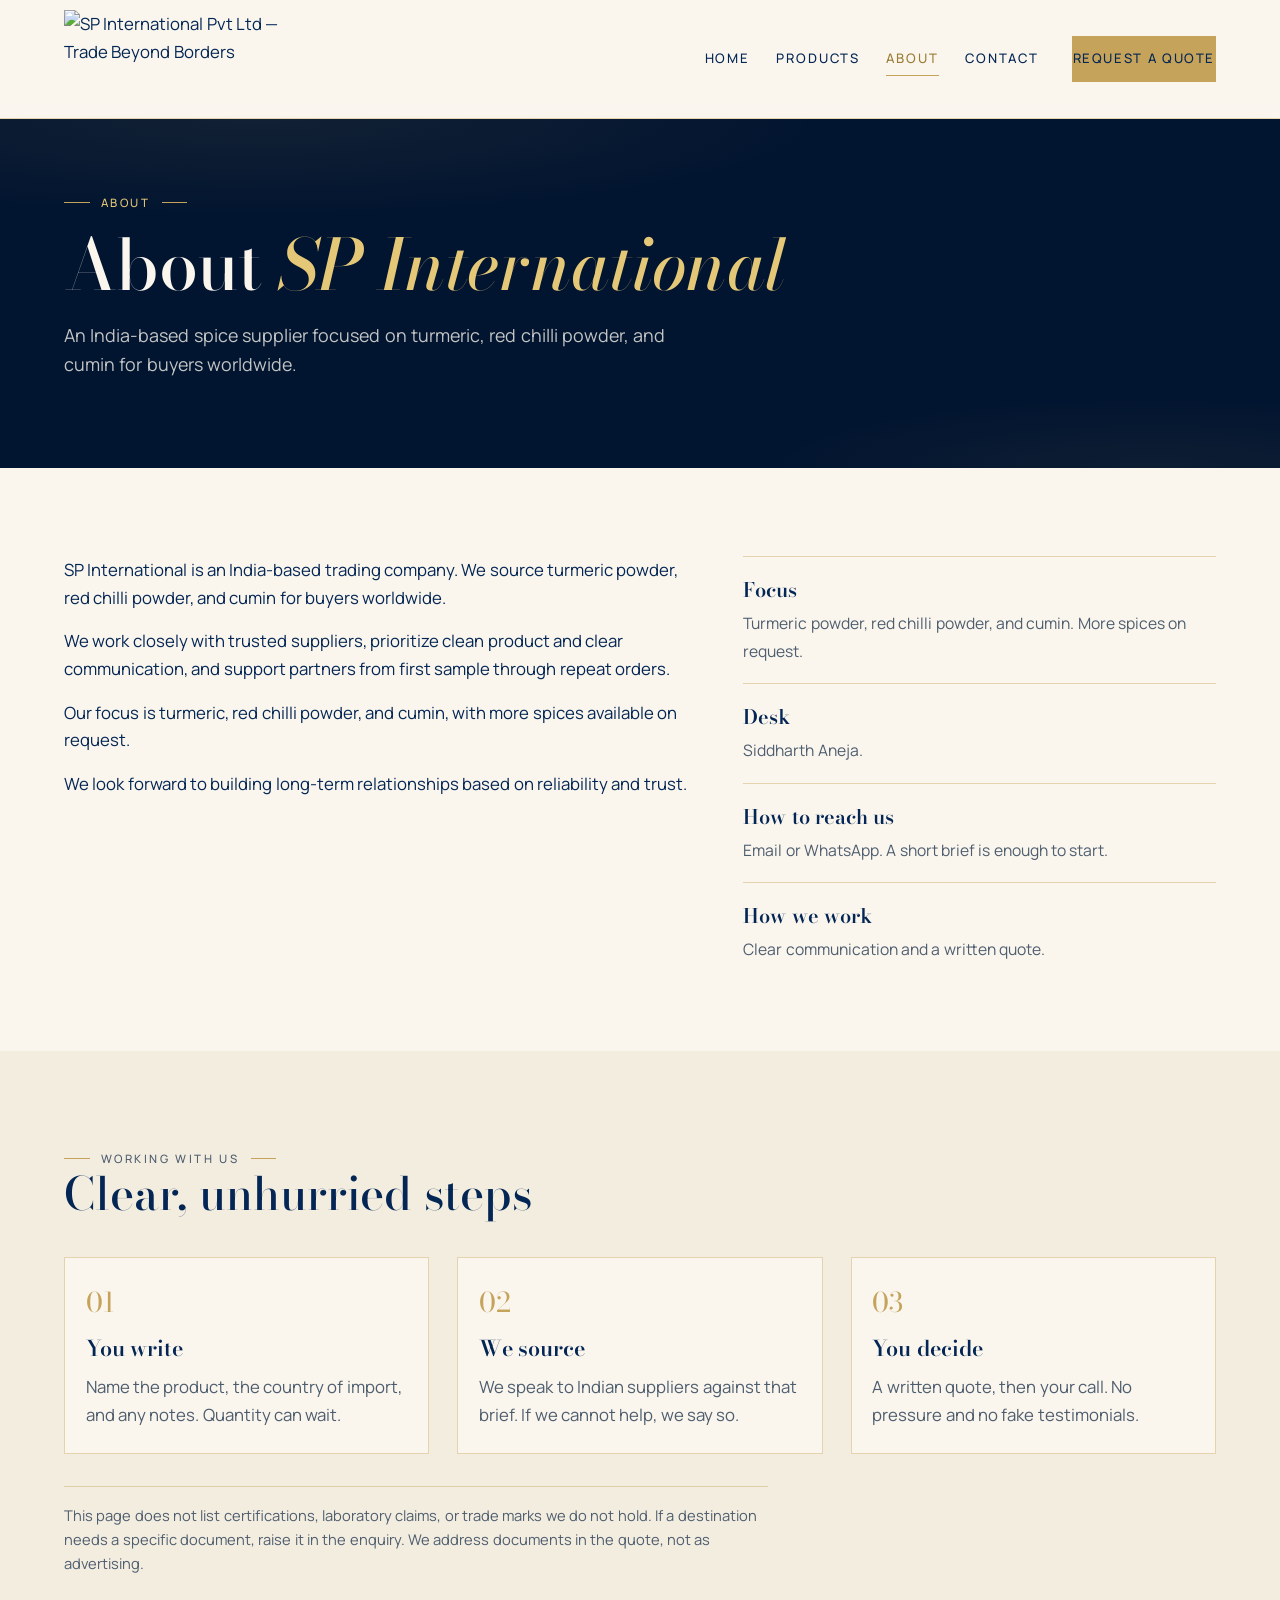
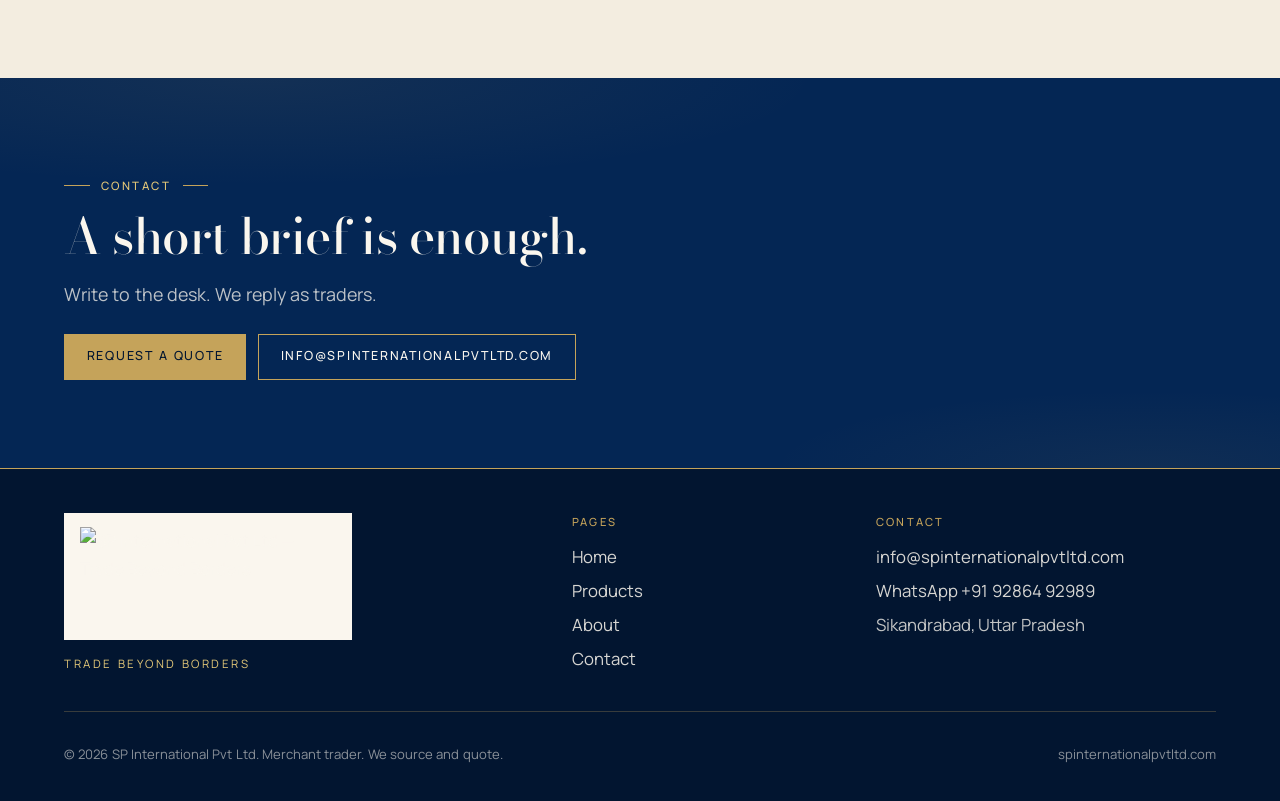
==== commit d3aeed55: "d" ====
--- a/about.html
+++ b/about.html
@@ -16,7 +16,7 @@
   <meta property="og:type" content="website">
   <link rel="preconnect" href="https://fonts.googleapis.com">
   <link rel="preconnect" href="https://fonts.gstatic.com" crossorigin>
-  <link href="https://fonts.googleapis.com/css2?family=Cormorant+Garamond:ital,wght@0,500;0,600;1,500&family=Outfit:wght@300;400;500;600&display=swap" rel="stylesheet">
+  <link href="https://fonts.googleapis.com/css2?family=Bodoni+Moda:opsz,wght@6..96,500;6..96,600&family=Manrope:wght@400;500;600;700&display=swap" rel="stylesheet">
   <link rel="manifest" href="site.webmanifest">
   <link rel="stylesheet" href="css/styles.css">
 </head>
--- a/css/styles.css
+++ b/css/styles.css
@@ -20,8 +20,8 @@
   --line-strong: rgba(197, 163, 90, 0.72);
   --shadow: 0 22px 50px rgba(4, 38, 84, 0.09);
   --header-h: 5.6rem;
-  --serif: "Cormorant Garamond", "Iowan Old Style", Palatino, "Palatino Linotype", Georgia, serif;
-  --sans: "Outfit", "Avenir Next", "Segoe UI", system-ui, sans-serif;
+  --serif: "Bodoni Moda", "Iowan Old Style", Palatino, "Palatino Linotype", Georgia, serif;
+  --sans: "Manrope", "Avenir Next", "Segoe UI", system-ui, sans-serif;
   --wrap: 72rem;
   --gutter: clamp(1.25rem, 4vw, 2.25rem);
 }
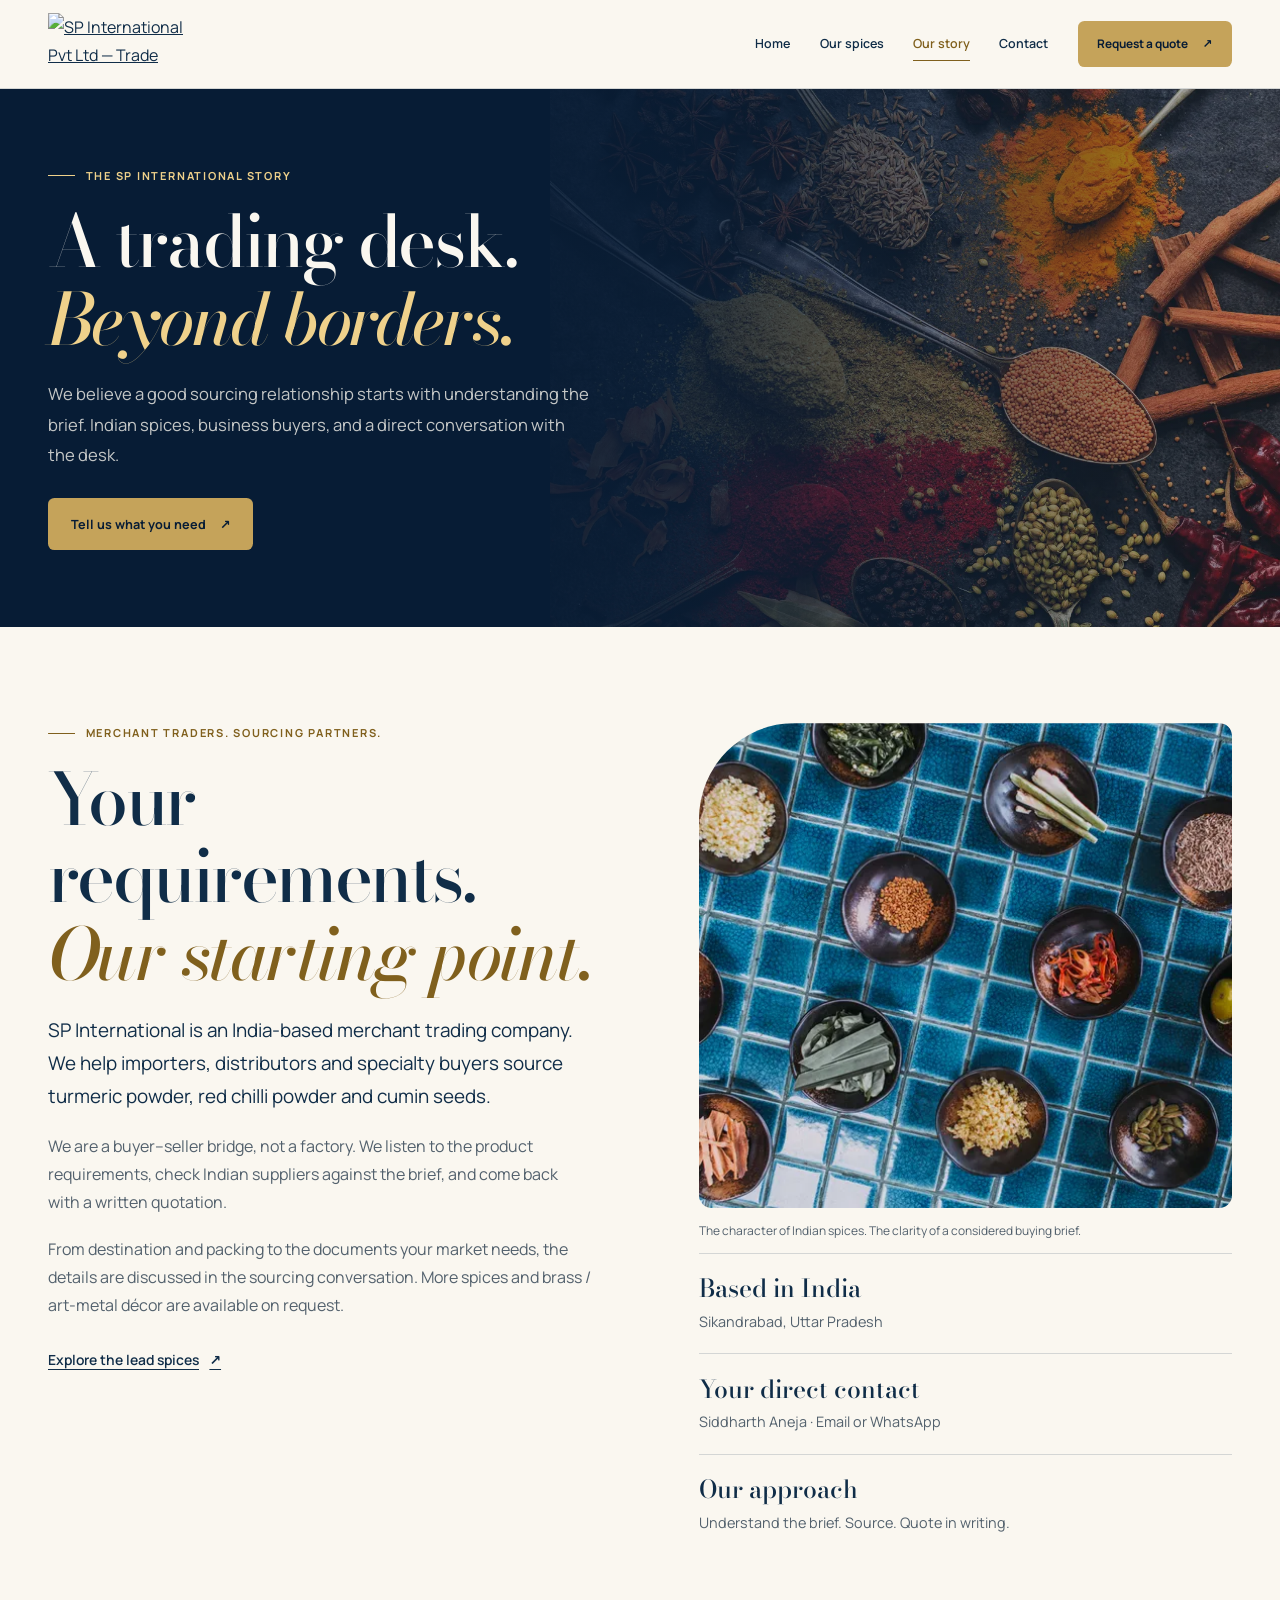
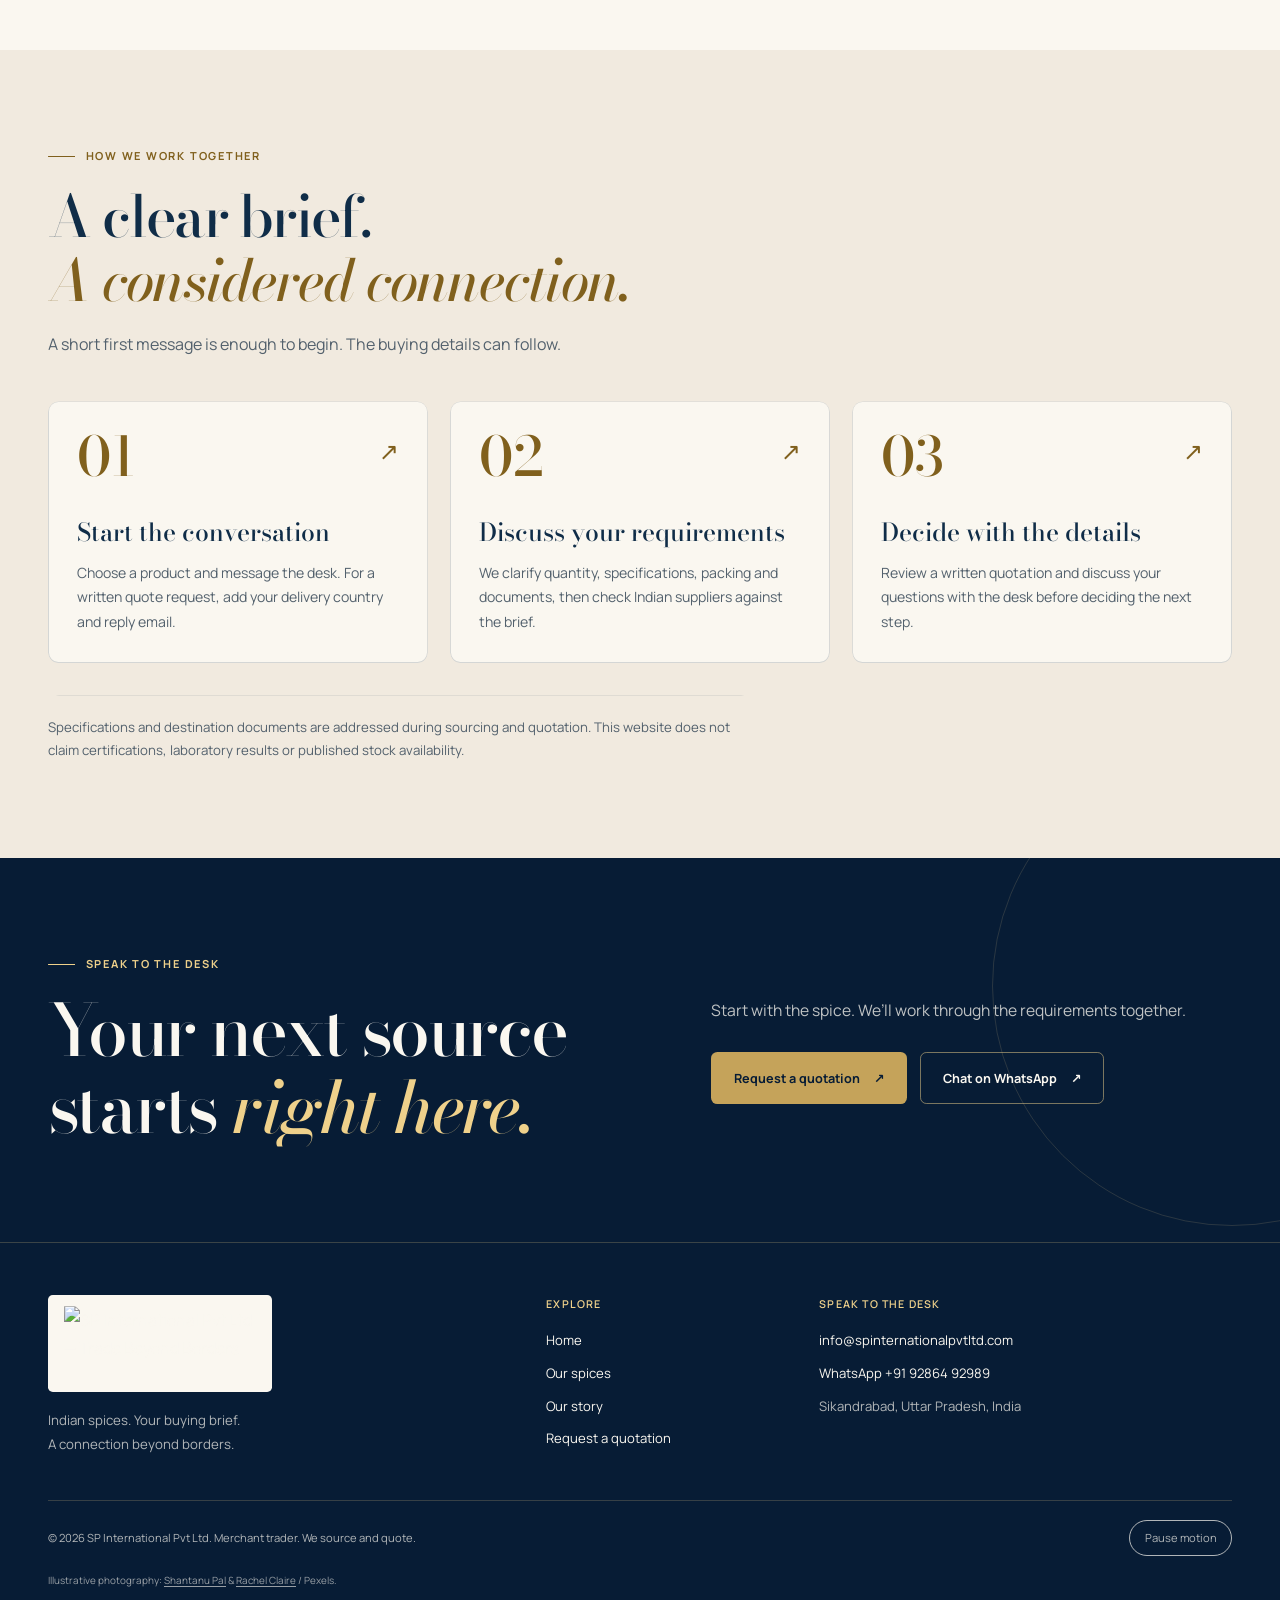
==== commit 8c6f78e1: "site revamp & new CTA flows" ====
--- a/about.html
+++ b/about.html
@@ -4,13 +4,13 @@
   <meta charset="utf-8">
   <meta name="viewport" content="width=device-width, initial-scale=1">
   <title>About SP International | Indian Spice Supplier</title>
-  <meta name="description" content="India-based spice supplier for buyers worldwide. Turmeric, red chilli, and cumin. Quotes on request. Brass décor also available.">
+  <meta name="description" content="Meet SP International, a merchant spice trading desk in Sikandrabad, India. We source turmeric powder, red chilli powder and cumin seeds to your buying brief.">
   <meta name="theme-color" content="#042654">
   <link rel="icon" href="assets/favicon.png" type="image/png">
   <link rel="apple-touch-icon" href="assets/favicon-192.png">
   <link rel="canonical" href="https://spinternationalpvtltd.com/about.html">
   <meta property="og:title" content="About SP International | Indian Spice Supplier">
-  <meta property="og:description" content="India-based spice supplier for buyers worldwide. Turmeric, red chilli, and cumin. Quotes on request. Brass décor also available.">
+  <meta property="og:description" content="Your buyer–supplier connection. Meet the India-based trading desk behind your spice sourcing conversation.">
   <meta property="og:image" content="https://spinternationalpvtltd.com/assets/sp-whatsapp-profile-square.png">
   <meta property="og:url" content="https://spinternationalpvtltd.com/about.html">
   <meta property="og:type" content="website">
@@ -20,138 +20,62 @@
   <link rel="manifest" href="site.webmanifest">
   <link rel="stylesheet" href="css/styles.css">
 </head>
-<body>
+<body class="about-page">
   <a class="skip" href="#main">Skip to content</a>
   <header class="site-header">
     <div class="wrap header-inner">
-      <a class="brand" href="index.html">
-        <img class="brand-lockup" src="assets/logo-lockup.png" alt="SP International Pvt Ltd — Trade Beyond Borders" width="1048" height="407">
-        <img class="brand-mark" src="assets/logo-mark.png" alt="SP International Pvt Ltd" width="433" height="454">
-      </a>
-      <button class="nav-toggle" type="button" aria-expanded="false" aria-controls="site-nav">
-        <span class="sr-only">Menu</span>
-        <span></span><span></span>
-      </button>
-      <nav id="site-nav" class="site-nav" aria-label="Primary">
-        <a href="index.html">Home</a>
-        <a href="products.html">Products</a>
-        <a href="about.html" aria-current="page">About</a>
-        <a href="contact.html">Contact</a>
-        <a class="btn btn-gold" href="contact.html">Request a quote</a>
-      </nav>
+      <a class="brand" href="index.html"><img class="brand-lockup" src="assets/logo-lockup.png" alt="SP International Pvt Ltd — Trade Beyond Borders" width="1048" height="407"></a>
+      <button class="nav-toggle" type="button" aria-expanded="false" aria-controls="site-nav"><span class="sr-only">Menu</span><span></span><span></span></button>
+      <nav id="site-nav" class="site-nav" aria-label="Primary"><a href="index.html">Home</a><a href="products.html">Our spices</a><a href="about.html" aria-current="page">Our story</a><a href="contact.html">Contact</a><a class="btn btn-gold" href="contact.html#quote-form">Request a quote <span aria-hidden="true">↗</span></a></nav>
     </div>
+    <div class="scroll-progress" aria-hidden="true"></div>
   </header>
-
   <main id="main">
-    <section class="page-hero slim">
-      <img class="orbit" src="assets/orbit.svg" alt="">
-      <div class="wrap">
-        <p class="kicker light">About</p>
-        <h1 class="display">About <em>SP International</em></h1>
-        <p class="lede">An India-based spice supplier focused on turmeric, red chilli powder, and cumin for buyers worldwide.</p>
-      </div>
+    <section class="page-hero photo-hero">
+      <img class="page-hero-photo" src="assets/media/spice-hero.webp" alt="" width="1200" height="1594">
+      <div class="wrap"><p class="kicker light">The SP International story</p><h1 class="display">A trading desk.<br><em>Beyond borders.</em></h1><p class="lede">We believe a good sourcing relationship starts with understanding the brief. Indian spices, business buyers, and a direct conversation with the desk.</p><a class="btn btn-gold" href="contact.html#quote-form">Tell us what you need <span aria-hidden="true">↗</span></a></div>
     </section>
 
     <section class="section">
-      <div class="wrap two-col uneven">
-        <div class="prose">
-          <p>SP International is an India-based trading company. We source turmeric powder, red chilli powder, and cumin for buyers worldwide.</p>
-          <p>We work closely with trusted suppliers, prioritize clean product and clear communication, and support partners from first sample through repeat orders.</p>
-          <p>Our focus is turmeric, red chilli powder, and cumin, with more spices available on request.</p>
-          <p>We look forward to building long-term relationships based on reliability and trust.</p>
+      <div class="wrap two-col">
+        <div class="about-intro" data-reveal>
+          <p class="kicker">Merchant traders. Sourcing partners.</p><h2 class="display">Your requirements.<br><em>Our starting point.</em></h2>
+          <div class="prose"><p>SP International is an India-based merchant trading company. We help importers, distributors and specialty buyers source turmeric powder, red chilli powder and cumin seeds.</p><p>We are a buyer–seller bridge, not a factory. We listen to the product requirements, check Indian suppliers against the brief, and come back with a written quotation.</p><p>From destination and packing to the documents your market needs, the details are discussed in the sourcing conversation. More spices and brass / art-metal décor are available on request.</p></div>
+          <a class="text-link" href="products.html">Explore the lead spices <span aria-hidden="true">↗</span></a>
         </div>
-        <div>
-          <ul class="stat-list">
-            <li>
-              <strong>Focus</strong>
-              <span>Turmeric powder, red chilli powder, and cumin. More spices on request.</span>
-            </li>
-            <li>
-              <strong>Desk</strong>
-              <span>Siddharth Aneja.</span>
-            </li>
-            <li>
-              <strong>How to reach us</strong>
-              <span>Email or WhatsApp. A short brief is enough to start.</span>
-            </li>
-            <li>
-              <strong>How we work</strong>
-              <span>Clear communication and a written quote.</span>
-            </li>
-          </ul>
+        <div data-reveal>
+          <div class="about-photo"><picture><source type="image/webp" srcset="assets/media/spice-collection-small.webp 720w, assets/media/spice-collection.webp 1400w" sizes="(min-width: 720px) 45vw, 90vw"><img src="assets/media/spice-collection.jpg" srcset="assets/media/spice-collection-small.jpg 720w, assets/media/spice-collection.jpg 1400w" sizes="(min-width: 720px) 45vw, 90vw" alt="A collection of whole spices and aromatic ingredients in bowls" width="1400" height="933" loading="lazy"></picture></div>
+          <p class="about-caption">The character of Indian spices. The clarity of a considered buying brief.</p>
+          <ul class="stat-list"><li><strong>Based in India</strong><span>Sikandrabad, Uttar Pradesh</span></li><li><strong>Your direct contact</strong><span>Siddharth Aneja · Email or WhatsApp</span></li><li><strong>Our approach</strong><span>Understand the brief. Source. Quote in writing.</span></li></ul>
         </div>
       </div>
     </section>
 
     <section class="section section-cream">
       <div class="wrap">
-        <div class="section-head">
-          <p class="kicker">Working with us</p>
-          <h2>Clear, unhurried steps</h2>
+        <div class="section-head" data-reveal><p class="kicker">How we work together</p><h2>A clear brief.<br><em>A considered connection.</em></h2><p>A short first message is enough to begin. The buying details can follow.</p></div>
+        <div class="steps">
+          <article class="step" data-reveal><span class="num">01</span><h3>Start the conversation</h3><p>Choose a product and message the desk. For a written quote request, add your delivery country and reply email.</p><span class="step-arrow" aria-hidden="true">↗</span></article>
+          <article class="step" data-reveal><span class="num">02</span><h3>Discuss your requirements</h3><p>We clarify quantity, specifications, packing and documents, then check Indian suppliers against the brief.</p><span class="step-arrow" aria-hidden="true">↗</span></article>
+          <article class="step" data-reveal><span class="num">03</span><h3>Decide with the details</h3><p>Review a written quotation and discuss your questions with the desk before deciding the next step.</p><span class="step-arrow" aria-hidden="true">↗</span></article>
         </div>
-        <div class="steps">
-          <article class="step">
-            <span class="num">01</span>
-            <h3>You write</h3>
-            <p>Name the product, the country of import, and any notes. Quantity can wait.</p>
-          </article>
-          <article class="step">
-            <span class="num">02</span>
-            <h3>We source</h3>
-            <p>We speak to Indian suppliers against that brief. If we cannot help, we say so.</p>
-          </article>
-          <article class="step">
-            <span class="num">03</span>
-            <h3>You decide</h3>
-            <p>A written quote, then your call. No pressure and no fake testimonials.</p>
-          </article>
-        </div>
-        <p class="legal-note narrow">This page does not list certifications, laboratory claims, or trade marks we do not hold. If a destination needs a specific document, raise it in the enquiry. We address documents in the quote, not as advertising.</p>
+        <p class="legal-note narrow" data-reveal>Specifications and destination documents are addressed during sourcing and quotation. This website does not claim certifications, laboratory results or published stock availability.</p>
       </div>
     </section>
 
-    <section class="section section-navy cta-band">
-      <div class="wrap">
-        <p class="kicker light">Contact</p>
-        <h2 class="display">A short brief is enough.</h2>
-        <p class="lede">Write to the desk. We reply as traders.</p>
-        <div class="btn-row">
-          <a class="btn btn-gold" href="contact.html">Request a quote</a>
-          <a class="btn btn-ghost" href="mailto:info@spinternationalpvtltd.com">info@spinternationalpvtltd.com</a>
-        </div>
-      </div>
-    </section>
+    <section class="section section-navy cta-band"><div class="wrap cta-inner" data-reveal><div><p class="kicker light">Speak to the desk</p><h2 class="display">Your next source<br>starts <em>right here.</em></h2></div><div><p class="lede">Start with the spice. We’ll work through the requirements together.</p><div class="btn-row"><a class="btn btn-gold" href="contact.html#quote-form">Request a quotation <span aria-hidden="true">↗</span></a><a class="btn btn-ghost" href="https://wa.me/919286492989?text=Hello%20SP%20International%2C%20I%20would%20like%20a%20spice%20quotation." rel="noopener">Chat on WhatsApp <span aria-hidden="true">↗</span></a></div></div></div></section>
   </main>
-
   <footer class="site-footer">
     <div class="wrap footer-grid">
-      <div>
-        <img class="footer-logo" src="assets/logo-lockup.png" alt="SP International Pvt Ltd — Trade Beyond Borders" width="1048" height="407">
-        <p class="footer-motto">Trade Beyond Borders</p>
-      </div>
-      <div>
-        <h2>Pages</h2>
-        <ul>
-          <li><a href="index.html">Home</a></li>
-          <li><a href="products.html">Products</a></li>
-          <li><a href="about.html">About</a></li>
-          <li><a href="contact.html">Contact</a></li>
-        </ul>
-      </div>
-      <div>
-        <h2>Contact</h2>
-        <ul>
-          <li><a href="mailto:info@spinternationalpvtltd.com">info@spinternationalpvtltd.com</a></li>
-          <li><a href="https://wa.me/919286492989" rel="noopener">WhatsApp +91 92864 92989</a></li>
-          <li>Sikandrabad, Uttar Pradesh</li>
-        </ul>
-      </div>
+      <div class="footer-brand"><img class="footer-logo" src="assets/logo-lockup.png" alt="SP International Pvt Ltd — Trade Beyond Borders" width="1048" height="407" loading="lazy"><p>Indian spices. Your buying brief.<br>A connection beyond borders.</p></div>
+      <div><h2>Explore</h2><ul><li><a href="index.html">Home</a></li><li><a href="products.html">Our spices</a></li><li><a href="about.html">Our story</a></li><li><a href="contact.html#quote-form">Request a quotation</a></li></ul></div>
+      <div><h2>Speak to the desk</h2><ul><li><a href="mailto:info@spinternationalpvtltd.com">info@spinternationalpvtltd.com</a></li><li><a href="https://wa.me/919286492989" rel="noopener">WhatsApp +91 92864 92989</a></li><li>Sikandrabad, Uttar Pradesh, India</li></ul></div>
     </div>
-    <div class="wrap footer-base">
-      <p>&copy; <span id="year">2026</span> SP International Pvt Ltd. Merchant trader. We source and quote.</p>
-      <p>spinternationalpvtltd.com</p>
-    </div>
+    <div class="wrap footer-base"><p>&copy; <span id="year">2026</span> SP International Pvt Ltd. Merchant trader. We source and quote.</p><button class="motion-toggle" type="button" data-motion-toggle aria-pressed="false" hidden>Pause motion</button></div>
+    <div class="wrap photo-credits">Illustrative photography: <a href="https://www.pexels.com/photo/assorted-spices-on-brown-wooden-table-2802527/" rel="noopener">Shantanu Pal</a> &amp; <a href="https://www.pexels.com/photo/assorted-spices-on-round-bowls-6126980/" rel="noopener">Rachel Claire</a> / Pexels.</div>
   </footer>
+  <nav class="mobile-enquiry" aria-label="Quick enquiry"><a class="btn btn-gold" href="contact.html#quote-form">Written quote <span aria-hidden="true">↗</span></a><a class="btn btn-ghost" href="https://wa.me/919286492989?text=Hello%20SP%20International%2C%20I%20would%20like%20a%20spice%20quotation." rel="noopener">WhatsApp <span aria-hidden="true">↗</span></a></nav>
+  <script src="js/motion.js"></script>
   <script src="js/main.js"></script>
 </body>
 </html>
--- a/css/styles.css
+++ b/css/styles.css
@@ -1,949 +1,442 @@
-/* =================================================================
-   SP International Pvt Ltd — brochure styles
-   Navy + gold only. Custom, not a utility framework.
-   ================================================================= */
-
+/* SP International — editorial spice showcase. No framework or build step. */
 :root {
   --navy: #042654;
-  --navy-deep: #021530;
-  --navy-mid: #0b3468;
-  --navy-soft: #1a4a86;
+  --navy-deep: #071c35;
+  --navy-mid: #123655;
   --gold: #c5a35a;
-  --gold-bright: #e4c878;
-  --gold-deep: #9a7c32;
-  --cream: #f3ede0;
-  --ivory: #faf6ee;
-  --paper: #e8e0ce;
-  --ink: #042654;
-  --muted: #4e5d6e;
-  --line: rgba(197, 163, 90, 0.42);
-  --line-strong: rgba(197, 163, 90, 0.72);
-  --shadow: 0 22px 50px rgba(4, 38, 84, 0.09);
-  --header-h: 5.6rem;
-  --serif: "Bodoni Moda", "Iowan Old Style", Palatino, "Palatino Linotype", Georgia, serif;
+  --gold-bright: #efd18b;
+  --gold-deep: #80601d;
+  --cream: #f1eadf;
+  --ivory: #faf7f0;
+  --paper: #e9e0d1;
+  --ink: #102d48;
+  --muted: #53616d;
+  --line: rgba(16, 45, 72, 0.16);
+  --line-strong: rgba(16, 45, 72, 0.3);
+  --shadow: 0 24px 65px rgba(7, 28, 53, 0.12);
+  --header-h: 5.5rem;
+  --serif: "Bodoni Moda", "Iowan Old Style", Georgia, serif;
   --sans: "Manrope", "Avenir Next", "Segoe UI", system-ui, sans-serif;
-  --wrap: 72rem;
-  --gutter: clamp(1.25rem, 4vw, 2.25rem);
-}
-
-*,
-*::before,
-*::after { box-sizing: border-box; }
-
-html {
-  scroll-behavior: smooth;
-  -webkit-text-size-adjust: 100%;
-}
-
+  --wrap: 76rem;
+  --gutter: clamp(1.25rem, 4vw, 3rem);
+}
+
+*, *::before, *::after { box-sizing: border-box; }
+html { scroll-behavior: smooth; -webkit-text-size-adjust: 100%; scroll-padding-top: calc(var(--header-h) + 1rem); }
+body { margin: 0; color: var(--ink); background: var(--ivory); font: 400 1rem/1.75 var(--sans); }
+[hidden] { display: none !important; }
+img { display: block; max-width: 100%; height: auto; }
+picture { display: block; }
+a { color: inherit; }
+button, input, select, textarea { font: inherit; color: inherit; }
+button, a, summary, input, select, textarea { -webkit-tap-highlight-color: transparent; }
+button { cursor: pointer; }
+:focus-visible { outline: 3px solid var(--gold-deep); outline-offset: 5px; }
+.section-navy :focus-visible, .home-hero :focus-visible { outline-color: var(--gold-bright); }
+::selection { background: var(--gold-bright); color: var(--navy-deep); }
+.sr-only { position: absolute; width: 1px; height: 1px; padding: 0; margin: -1px; overflow: hidden; clip: rect(0, 0, 0, 0); white-space: nowrap; border: 0; }
+.skip { position: fixed; top: -5rem; left: 1rem; z-index: 200; padding: 0.7rem 1rem; background: var(--gold-bright); color: var(--navy-deep); border-radius: 0.4rem; }
+.skip:focus { top: 0.75rem; }
+.wrap { width: min(var(--wrap), 100% - var(--gutter) * 2); margin-inline: auto; }
+
+/* Navigation stays usable regardless of animation or network state. */
+.site-header { position: sticky; top: 0; z-index: 100; background: rgba(250, 247, 240, 0.96); border-bottom: 1px solid var(--line); backdrop-filter: blur(16px); transition: box-shadow 0.3s; }
+.site-header.is-scrolled { box-shadow: 0 4px 24px rgba(7, 28, 53, 0.08); }
+.header-inner { min-height: var(--header-h); display: flex; align-items: center; justify-content: space-between; gap: 1.5rem; padding-block: 0.7rem; }
+.brand { display: block; flex-shrink: 0; }
+.brand-lockup { height: 3.9rem; width: auto; }
+.brand-mark { display: none; }
+.site-nav { display: flex; align-items: center; gap: clamp(1rem, 2.3vw, 2rem); }
+.site-nav > a:not(.btn) { font-size: 0.78rem; font-weight: 600; text-decoration: none; padding-block: 0.6rem; position: relative; }
+.site-nav > a:not(.btn)::after { content: ""; position: absolute; bottom: 0.25rem; left: 0; width: 100%; height: 1px; background: var(--gold-deep); transform: scaleX(0); transform-origin: left; transition: transform 0.25s; }
+.site-nav > a[aria-current], .site-nav > a:hover { color: var(--gold-deep); }
+.site-nav > a[aria-current]::after, .site-nav > a:hover::after { transform: scaleX(1); }
+.site-nav .btn { min-height: 2.85rem; padding: 0.65rem 1.15rem; font-size: 0.74rem; }
+.nav-toggle { display: none; flex-direction: column; justify-content: center; gap: 0.4rem; width: 2.85rem; height: 2.85rem; border: 1px solid var(--line-strong); border-radius: 50%; background: transparent; padding: 0.85rem 0.65rem; }
+.nav-toggle span:not(.sr-only) { height: 1px; width: 100%; background: var(--ink); transition: transform 0.25s; }
+.nav-toggle[aria-expanded="true"] span:nth-of-type(2) { transform: translateY(3.7px) rotate(45deg); }
+.nav-toggle[aria-expanded="true"] span:nth-of-type(3) { transform: translateY(-3.7px) rotate(-45deg); }
+.scroll-progress { position: absolute; bottom: -1px; left: 0; width: 100%; height: 2px; background: var(--gold); transform: scaleX(0); transform-origin: left; }
+body.nav-open { overflow: hidden; }
+
+/* Type and actions */
+.btn { display: inline-flex; align-items: center; justify-content: center; gap: 0.9rem; min-height: 3.25rem; padding: 0.85rem 1.35rem; border: 1px solid transparent; border-radius: 0.4rem; text-decoration: none; font-size: 0.79rem; font-weight: 700; line-height: 1.4; transition: background 0.25s, color 0.25s, border-color 0.25s, box-shadow 0.25s; }
+.btn span[aria-hidden] { transition: transform 0.25s; }
+.btn:hover span[aria-hidden] { transform: translate(2px, -2px); }
+.btn-gold { background: var(--gold); color: var(--navy-deep); }
+.btn-gold:hover { background: var(--gold-bright); box-shadow: 0 5px 18px rgba(197, 163, 90, 0.18); }
+.btn-line { border-color: var(--line-strong); background: transparent; color: var(--ink); }
+.btn-line:hover { background: var(--cream); border-color: var(--ink); }
+.btn-ghost { border-color: rgba(239, 209, 139, 0.5); color: var(--ivory); background: transparent; }
+.btn-ghost:hover { border-color: var(--gold-bright); background: rgba(239, 209, 139, 0.08); }
+.btn-navy { background: var(--navy-deep); color: var(--ivory); }
+.btn-text { background: transparent; text-decoration: underline; text-underline-offset: 0.25em; }
+.btn:disabled { cursor: not-allowed; opacity: 0.55; }
+.btn-row { display: flex; align-items: center; flex-wrap: wrap; gap: 0.8rem; }
+.text-link { display: inline-flex; align-items: center; gap: 0.65rem; min-height: 2.75rem; font-size: 0.87rem; font-weight: 600; text-underline-offset: 0.3em; text-decoration-thickness: 1px; }
+.text-link:hover { color: var(--gold-deep); }
+.kicker { display: flex; align-items: center; gap: 0.65rem; margin: 0 0 1.1rem; color: var(--gold-deep); font-size: 0.69rem; letter-spacing: 0.16em; font-weight: 700; text-transform: uppercase; line-height: 1.8; }
+.kicker::before { content: ""; width: 1.7rem; height: 1px; background: currentColor; flex-shrink: 0; }
+.kicker.light { color: var(--gold-bright); }
+.display { font-family: var(--serif); font-size: clamp(2.9rem, 5.6vw, 5rem); font-weight: 500; line-height: 1.08; letter-spacing: -0.035em; margin: 0 0 1.3rem; }
+em { font-family: var(--serif); font-weight: 500; }
+.display em, .section-head h2 em { color: var(--gold-deep); }
+.lede { max-width: 39rem; color: var(--muted); margin: 0 0 1.7rem; font-size: 1.04rem; line-height: 1.85; }
+.section { padding-block: clamp(3.7rem, 7.5vw, 7rem); }
+.section-cream { background: var(--cream); }
+.section-paper { background: var(--paper); }
+.section-navy { background: var(--navy-deep); color: var(--ivory); }
+.section-navy .display em, .section-navy .section-head h2 em { color: var(--gold-bright); }
+.section-navy .lede { color: rgba(250, 247, 240, 0.76); }
+.section-head { margin-bottom: 2.7rem; max-width: 45rem; }
+.section-head h2 { font: 500 clamp(2.5rem, 4.5vw, 4rem)/1.12 var(--serif); letter-spacing: -0.03em; margin: 0 0 1.1rem; }
+.section-head p:not(.kicker) { color: var(--muted); margin: 0; }
+.split-head { display: grid; grid-template-columns: 1.2fr 1fr; max-width: none; gap: 3rem; align-items: end; }
+.split-head > div:last-child { max-width: 28rem; justify-self: end; }
+.split-head .text-link { margin-top: 0.6rem; }
+.narrow { max-width: 44rem; }
+.prose p { margin: 0 0 1.2rem; color: var(--muted); }
+.prose p:first-child { font-size: 1.18rem; color: var(--ink); }
+
+/* The spice still life, framed like an editorial cover. */
+.home-hero { position: relative; isolation: isolate; overflow: hidden; color: var(--ivory); background: var(--navy-deep); padding: clamp(2.6rem, 5.6vw, 5rem) 0 1.3rem; }
+.hero-glow { position: absolute; inset: 0; z-index: -1; background: radial-gradient(ellipse at 72% 40%, rgba(197, 163, 90, 0.14), transparent 55%), radial-gradient(ellipse at 0% 100%, rgba(32, 75, 101, 0.28), transparent 55%); }
+.hero-layout { display: grid; grid-template-columns: minmax(0, 1.08fr) minmax(0, 1fr); align-items: center; gap: 3.5rem; }
+.hero-copy { padding-block: 1.5rem; position: relative; z-index: 2; min-width: 0; }
+.hero-title { font-size: clamp(3.5rem, 6.6vw, 6.15rem); line-height: 1.02; letter-spacing: -0.05em; }
+.hero-title em { color: var(--gold-bright); }
+.hero-copy .lede { max-width: 29rem; color: rgba(250, 247, 240, 0.78); margin-block: 1.6rem 2rem; }
+.hero-copy .btn-row { gap: 0.75rem; }
+.hero-copy .btn { padding-inline: 1.15rem; }
+.hero-note { font-size: 0.79rem; color: rgba(250, 247, 240, 0.65); margin: 1rem 0 0; }
+.status-dot { width: 0.4rem; height: 0.4rem; border-radius: 50%; background: var(--gold-bright); box-shadow: 0 0 0 4px rgba(239, 209, 139, 0.1); flex-shrink: 0; }
+.hero-copy .kicker::before { display: none; }
+.hero-footnote { display: flex; align-items: center; justify-content: space-between; flex-wrap: wrap; gap: 1.5rem; border-top: 1px solid rgba(239, 209, 139, 0.2); padding-top: 1.3rem; margin-top: 2.5rem; max-width: 29rem; font-size: 0.72rem; color: rgba(250, 247, 240, 0.6); }
+.hero-footnote strong { font-weight: 500; color: var(--ivory); }
+.discover-link { display: inline-flex; gap: 1rem; align-items: center; padding-block: 0.75rem; color: var(--ivory); text-decoration: none; font-size: 0.78rem; }
+.discover-link span { font-size: 1.3rem; color: var(--gold-bright); }
+.hero-scene { position: relative; min-width: 0; padding: 0 1.6rem 1.2rem; }
+.hero-photo-frame { position: relative; aspect-ratio: 4 / 4.75; border-radius: 11rem 1rem 1rem 1rem; overflow: hidden; border: 1px solid rgba(239, 209, 139, 0.25); box-shadow: 0 25px 80px rgba(0, 0, 0, 0.25); will-change: transform; }
+.hero-photo-frame picture, .hero-photo { width: 100%; height: 100%; }
+.hero-photo { object-fit: cover; object-position: center 52%; }
+.hero-photo-frame::after { content: ""; position: absolute; inset: 55% 0 0; background: linear-gradient(transparent, rgba(7, 28, 53, 0.92)); pointer-events: none; }
+.hero-photo-caption { position: absolute; bottom: 1.8rem; left: 1.6rem; right: 1rem; z-index: 1; }
+.hero-photo-caption span { display: block; font-size: 0.65rem; letter-spacing: 0.12em; text-transform: uppercase; color: rgba(250, 247, 240, 0.72); }
+.hero-photo-caption strong { display: block; font: 500 1.9rem/1.3 var(--serif); margin-top: 0.35rem; }
+.hero-orbit { position: absolute; width: 114%; aspect-ratio: 1; left: -7%; top: 5%; border: 1px solid rgba(197, 163, 90, 0.19); border-radius: 50%; transform: rotate(-20deg); }
+.hero-orbit::after { content: ""; position: absolute; inset: -1.4rem; border: 1px dashed rgba(197, 163, 90, 0.13); border-radius: 50%; }
+.floating-spice { position: absolute; z-index: 3; display: flex; gap: 0.75rem; align-items: center; padding: 0.65rem 0.9rem 0.65rem 0.65rem; border-radius: 0.6rem; background: rgba(250, 247, 240, 0.96); color: var(--ink); box-shadow: 0 12px 40px rgba(0, 0, 0, 0.18); text-decoration: none; transition: box-shadow 0.3s; }
+.floating-spice:hover { box-shadow: 0 16px 40px rgba(0, 0, 0, 0.3); }
+.floating-spice img { width: 3rem; height: 3rem; border-radius: 50%; object-fit: cover; }
+.floating-spice strong { display: block; font-size: 0.89rem; }
+.floating-spice small { display: block; font-size: 0.61rem; color: var(--gold-deep); }
+.floating-turmeric { top: 10%; left: -1.4rem; }
+.floating-chilli { top: 43%; right: -1.5rem; }
+.floating-cumin { bottom: 20%; left: -1rem; }
+.scene-label { position: absolute; bottom: -0.3rem; right: 2rem; color: rgba(250, 247, 240, 0.55); font-size: 0.6rem; letter-spacing: 0.16em; text-transform: uppercase; }
+.hero-controls { margin-top: 2.1rem; padding-top: 1rem; display: flex; align-items: center; justify-content: space-between; gap: 1rem; color: rgba(250, 247, 240, 0.6); font-size: 0.62rem; letter-spacing: 0.14em; text-transform: uppercase; }
+.motion-toggle { background: transparent; border: 1px solid currentColor; border-radius: 2rem; padding: 0.5rem 0.9rem; color: inherit; font-size: 0.7rem; line-height: 1.4; letter-spacing: 0; text-transform: none; min-height: 2.25rem; }
+.motion-toggle:disabled { cursor: default; opacity: 0.7; }
+.spice-marquee { overflow: hidden; background: var(--gold); color: var(--navy-deep); padding-block: 1rem; }
+.marquee-track { display: flex; width: max-content; }
+.marquee-group { display: flex; align-items: center; gap: 2.5rem; padding-inline: 1.25rem; white-space: nowrap; }
+.marquee-group span { font: 500 clamp(1.3rem, 2.2vw, 1.8rem)/1.3 var(--serif); }
+.marquee-group i { font-size: 0.75rem; font-style: normal; }
+
+/* Product gallery: both channels always visible, never nested links. */
+#products, .product-card[id], #quote-form, #brass { scroll-margin-top: calc(var(--header-h) + 1.5rem); }
+.card-grid { display: grid; gap: 1.4rem; grid-template-columns: repeat(3, minmax(0, 1fr)); }
+.product-card { position: relative; min-width: 0; border: 1px solid var(--line); border-radius: 0.8rem; overflow: hidden; background: var(--ivory); display: flex; flex-direction: column; transition: box-shadow 0.35s, border-color 0.35s; }
+.product-card:hover, .product-card:focus-within { box-shadow: var(--shadow); border-color: rgba(197, 163, 90, 0.6); }
+.product-card .visual { position: relative; aspect-ratio: 1.06; overflow: hidden; background: var(--navy-mid); }
+.product-card .visual img { height: 100%; width: 100%; object-fit: cover; transition: transform 0.7s cubic-bezier(0.2, 0.65, 0.25, 1); }
+.product-card .index { position: absolute; top: 1rem; left: 1rem; z-index: 1; padding: 0.35rem 0.6rem; font-size: 0.61rem; letter-spacing: 0.07em; color: var(--ivory); background: rgba(7, 28, 53, 0.86); border-radius: 0.25rem; }
+.spice-character { position: absolute; bottom: 1rem; left: 1rem; padding: 0.35rem 0.6rem; background: rgba(250, 247, 240, 0.93); color: var(--ink); font-size: 0.63rem; border-radius: 0.25rem; }
+.product-card .body { padding: 1.5rem; display: flex; flex: 1; flex-direction: column; align-items: flex-start; }
+.product-eyebrow { font-size: 0.61rem !important; font-weight: 700; letter-spacing: 0.11em; text-transform: uppercase; color: var(--gold-deep) !important; margin-bottom: 0.5rem !important; }
+.product-card h3 { font: 500 clamp(1.8rem, 2.7vw, 2.45rem)/1.12 var(--serif); letter-spacing: -0.025em; margin: 0 0 0.8rem; }
+.product-card p { margin: 0 0 1.5rem; font-size: 0.89rem; color: var(--muted); }
+.product-card .btn { width: 100%; margin-top: auto; }
+.product-card .text-link { align-self: center; font-size: 0.76rem; margin-top: 0.5rem; }
+.product-card .more { margin-top: auto; font-size: 0.75rem; }
+.collection-note { display: flex; align-items: center; justify-content: center; flex-wrap: wrap; gap: 0.4rem; margin: 2.2rem 0 0; color: var(--muted); font-size: 0.84rem; text-align: center; }
+.collection-note a { color: var(--ink); font-weight: 600; text-underline-offset: 0.25em; }
+.product-spec { width: 100%; border-top: 1px solid var(--line); padding-block: 0.9rem; margin-bottom: 1rem; font-size: 0.8rem; }
+.product-spec summary { font-weight: 600; cursor: pointer; min-height: 2rem; }
+.quote-checklist { padding-left: 1.1rem; margin: 0.6rem 0 0; color: var(--muted); font-size: 0.85rem; }
+.quote-checklist li + li { margin-top: 0.35rem; }
+
+/* Sourcing story and step-by-step buying guidance */
+.story-grid { display: grid; grid-template-columns: 1.06fr 1fr; gap: clamp(2rem, 6vw, 5.5rem); align-items: center; }
+.story-image { position: relative; overflow: hidden; border-radius: 0.8rem 7rem 0.8rem 0.8rem; min-width: 0; }
+.story-image picture, .story-image img { width: 100%; }
+.story-image img { aspect-ratio: 1.02; object-fit: cover; }
+.story-image::after { content: ""; position: absolute; inset: 55% 0 0; background: linear-gradient(transparent, rgba(7, 28, 53, 0.85)); pointer-events: none; }
+.image-note { position: absolute; bottom: 1.5rem; left: 1.5rem; z-index: 1; font: 500 1.75rem/1.3 var(--serif); color: var(--ivory); }
+.story-copy p:not(.kicker) { color: rgba(250, 247, 240, 0.74); font-size: 0.93rem; }
+.story-copy .display { font-size: clamp(2.8rem, 4.7vw, 4.3rem); }
+.story-copy .text-link { color: var(--gold-bright); margin-top: 1rem; }
+.desk-signature { display: flex; gap: 1rem; align-items: center; margin-top: 1.7rem; }
+.signature-mark { display: grid; place-items: center; width: 3.25rem; height: 3.25rem; border: 1px solid rgba(239, 209, 139, 0.5); border-radius: 50%; font: 500 1.5rem/1 var(--serif); color: var(--gold-bright); }
+.desk-signature strong, .desk-signature small { display: block; }
+.desk-signature strong { font-weight: 600; font-size: 0.87rem; }
+.desk-signature small { color: rgba(250, 247, 240, 0.6); font-size: 0.72rem; }
+.two-col { display: grid; grid-template-columns: 1.1fr 1fr; align-items: start; gap: 4rem; }
+.stat-list { list-style: none; padding: 0; margin: 0; }
+.stat-list li { display: grid; gap: 0.3rem; padding: 1.2rem 0; border-top: 1px solid var(--line); }
+.stat-list strong { font: 500 1.55rem/1.25 var(--serif); }
+.stat-list span { font-size: 0.9rem; color: var(--muted); }
+.steps { display: grid; grid-template-columns: repeat(3, minmax(0, 1fr)); gap: 1.4rem; }
+.step { position: relative; padding: 1.75rem; border: 1px solid var(--line); border-radius: 0.65rem; background: var(--ivory); }
+.step .num { display: block; font: 500 3.4rem/1 var(--serif); color: var(--gold-deep); margin-bottom: 2rem; }
+.step h3 { font: 500 1.55rem/1.25 var(--serif); margin: 0 0 0.8rem; }
+.step p { font-size: 0.88rem; color: var(--muted); margin: 0; }
+.step-arrow { position: absolute; top: 1.75rem; right: 1.75rem; font-size: 1.5rem; color: var(--gold-deep); }
+.faq-layout { display: grid; grid-template-columns: 0.9fr 1.1fr; gap: 4rem; align-items: start; }
+.faq-list details { border-bottom: 1px solid var(--line-strong); padding-block: 1.2rem; }
+.faq-list details:first-child { border-top: 1px solid var(--line-strong); }
+.faq-list summary { cursor: pointer; font-weight: 600; font-size: 0.95rem; padding-block: 0.3rem; }
+.faq-list p { margin: 0.85rem 0 0; color: var(--muted); font-size: 0.88rem; }
+.faq-list a { text-underline-offset: 0.2em; }
+.cta-band { position: relative; overflow: hidden; border-bottom: 1px solid rgba(239, 209, 139, 0.22); }
+.cta-band::before { content: ""; position: absolute; width: 30rem; height: 30rem; border-radius: 50%; border: 1px solid rgba(239, 209, 139, 0.15); right: -12rem; top: -7rem; pointer-events: none; }
+.cta-inner { display: grid; grid-template-columns: 1.15fr 1fr; align-items: center; gap: 4rem; }
+.cta-band .display { margin-bottom: 0; }
+.cta-band .lede { font-size: 0.98rem; }
+.tag-list { display: flex; flex-wrap: wrap; list-style: none; padding: 0; gap: 0.75rem; margin: 1.5rem 0; }
+.tag-list li { padding: 0.6rem 1rem; border: 1px solid var(--line-strong); border-radius: 2rem; font-size: 0.83rem; background: var(--ivory); }
+.legal-note { border-top: 1px solid var(--line); padding-top: 1.2rem; margin: 2rem 0 0; font-size: 0.83rem; color: var(--muted); }
+
+/* Interior pages share the same visual language. */
+.page-hero { position: relative; isolation: isolate; overflow: hidden; background: var(--navy-deep); color: var(--ivory); padding-block: clamp(3.2rem, 6vw, 6rem); }
+.page-hero .display { max-width: 16ch; }
+.page-hero .display em { color: var(--gold-bright); }
+.page-hero .lede { color: rgba(250, 247, 240, 0.78); max-width: 34rem; }
+.page-hero .orbit { position: absolute; inset: 0; width: 100%; height: 100%; object-fit: cover; opacity: 0.2; z-index: -1; }
+.page-hero-photo { position: absolute; right: 0; top: 0; width: 57%; height: 100%; object-fit: cover; z-index: -2; opacity: 0.85; }
+.photo-hero::after { content: ""; position: absolute; inset: 0; background: linear-gradient(90deg, var(--navy-deep) 25%, rgba(7, 28, 53, 0.86) 52%, rgba(7, 28, 53, 0.12)); z-index: -1; }
+.hero-annotation { margin-top: 2rem; color: rgba(250, 247, 240, 0.55); font-size: 0.67rem; letter-spacing: 0.1em; text-transform: uppercase; }
+.about-intro { max-width: 34rem; }
+.about-photo { overflow: hidden; border-radius: 6rem 0.8rem 0.8rem 0.8rem; }
+.about-photo img { width: 100%; aspect-ratio: 1.1; object-fit: cover; }
+.about-caption { color: var(--muted); font-size: 0.75rem; margin-top: 0.75rem; }
+
+/* Quote form: critical controls are never hidden by scroll-reveal effects. */
+.quote-page .page-hero { padding-block: 2.5rem; }
+.quote-page .page-hero .display { max-width: none; font-size: clamp(2.6rem, 5vw, 4.2rem); }
+.quote-page .page-hero .lede { margin-bottom: 0.7rem; max-width: 46rem; font-size: 0.96rem; }
+.contact-grid { display: grid; grid-template-columns: minmax(0, 1.4fr) minmax(0, 0.9fr); gap: 2.5rem; align-items: start; }
+.contact-grid aside { min-width: 0; }
+.quote-form { border: 1px solid var(--line); background: #fffcf6; border-radius: 0.8rem; padding: clamp(1.3rem, 3vw, 2.2rem); min-width: 0; box-shadow: 0 12px 40px rgba(7, 28, 53, 0.035); }
+.quote-form h2 { font: 500 2.2rem/1.2 var(--serif); margin: 0 0 0.7rem; letter-spacing: -0.025em; }
+.form-note { margin: 0 0 1.5rem; color: var(--muted); font-size: 0.85rem; }
+.fields { display: grid; gap: 1rem; }
+.fields > div { min-width: 0; }
+.fields.pair { grid-template-columns: repeat(2, minmax(0, 1fr)); }
+.quote-form > .fields + .fields, .reply-fields, .quote-details { margin-top: 1.1rem; }
+label { display: block; font-size: 0.8rem; font-weight: 600; }
+label .opt, summary .opt { font-size: 0.74rem; font-weight: 400; color: var(--muted); }
+input:not([type="radio"]):not([type="checkbox"]):not([type="hidden"]), select, textarea { display: block; width: 100%; border: 1px solid var(--line-strong); background: var(--ivory); border-radius: 0.35rem; padding: 0.8rem 0.9rem; margin-top: 0.4rem; min-height: 3.25rem; font-size: 1rem; line-height: 1.4; }
+select { padding-right: 2rem; }
+textarea { resize: vertical; min-height: 6.5rem; }
+input:focus, select:focus, textarea:focus { border-color: var(--gold-deep); }
+input[aria-invalid="true"], select[aria-invalid="true"] { border-color: #a13929; background: #fff7f3; }
+.field-hint { font-size: 0.75rem; line-height: 1.65; color: var(--muted); margin: 0.4rem 0 0; }
+.reply-fields { border: 0; padding: 0; min-width: 0; }
+.reply-fields legend { font-size: 0.9rem; font-weight: 600; padding: 0; }
+.reply-fields .field-hint { margin-bottom: 0.8rem; }
+.quote-details { border-block: 1px solid var(--line); padding-block: 1.1rem; }
+.quote-details h3 { margin: 0 0 1rem; font: 500 1.3rem/1.3 var(--serif); }
+.quote-details h3 .opt { font-family: var(--sans); font-size: 0.74rem; font-weight: 400; color: var(--muted); }
+.quote-details .fields + .fields, .quote-details .fields + .quantity-row, .quote-details .quantity-row + .fields { margin-top: 1rem; }
+.quantity-row { display: grid; grid-template-columns: minmax(0, 1fr) auto; column-gap: 1rem; align-items: end; }
+.quantity-row > label { grid-column: 1; }
+.quantity-row > input { grid-column: 1; grid-row: 2; }
+.quantity-unit { grid-column: 2; grid-row: 1 / span 2; margin: 0; padding: 0; border: 0; min-width: 0; }
+.quantity-unit legend { font-size: 0.8rem; font-weight: 600; margin-bottom: 0.3rem; }
+.unit-options { display: flex; gap: 0.8rem; min-height: 3.25rem; align-items: center; }
+.unit-option { display: inline-flex; align-items: center; gap: 0.35rem; min-height: 2.75rem; font-size: 0.85rem; cursor: pointer; }
+.unit-option input { width: 1rem; height: 1rem; accent-color: var(--navy); margin: 0; }
+.quantity-unit[aria-invalid="true"] { color: #a13929; }
+.quote-quick-action { display: grid; grid-template-columns: auto minmax(0, 1fr); align-items: center; gap: 0.9rem; margin-top: 1.25rem; padding: 0.85rem; border: 1px solid rgba(197, 163, 90, 0.42); border-radius: 0.55rem; background: rgba(197, 163, 90, 0.08); }
+.quote-quick-action .btn { min-height: 2.85rem; white-space: nowrap; }
+.quote-quick-action .field-hint { margin: 0; }
+.quote-route-title { margin: 1.4rem 0 0.7rem; font-family: var(--serif); font-size: 1.25rem; }
+.form-actions { display: flex; flex-wrap: wrap; gap: 0.65rem; margin-top: 1.35rem; }
+.form-actions .btn:not(.btn-text) { flex: 1 1 12rem; }
+.form-actions .btn-text { flex: 1 1 100%; min-height: 2.5rem; font-size: 0.74rem; }
+.form-status { font-size: 0.85rem; margin: 0.7rem 0 0; min-height: 1.5em; }
+.form-status.error { color: #a13929; }
+.form-status.ok { color: #205c48; }
+.form-status.pending { color: var(--muted); }
+.req-note { color: var(--muted); font-size: 0.74rem; margin: 0.9rem 0 0; }
+.draft-preview { border-top: 1px solid var(--line); padding-top: 1.2rem; margin-top: 1rem; }
+.draft-preview h3 { font: 500 1.5rem/1.3 var(--serif); margin: 0 0 0.5rem; }
+.draft-preview .field-hint { margin-bottom: 1rem; }
+.draft-preview textarea { font-size: 0.83rem; min-height: 12rem; }
+.draft-preview .btn-row { margin-top: 0.7rem; }
+.draft-preview .text-link { font-size: 0.76rem; }
+.contact-card { padding: 1.35rem; border: 1px solid var(--line); border-radius: 0.6rem; margin-bottom: 0.8rem; background: var(--ivory); }
+.contact-card h3 { font-size: 0.63rem; letter-spacing: 0.1em; text-transform: uppercase; color: var(--gold-deep); margin: 0 0 0.5rem; }
+.contact-card a, .contact-card p { font-size: 1rem; margin: 0; overflow-wrap: anywhere; text-decoration: none; }
+.contact-card a:hover { text-decoration: underline; }
+.contact-grid .step { margin-bottom: 1rem; }
+.contact-grid .step h2 { font: 500 1.8rem/1.3 var(--serif); margin: 0 0 0.8rem; }
+.quote-intro { font-size: 0.86rem; color: var(--muted); margin: 0; padding-left: 1.15rem; }
+.quote-intro li + li { margin-top: 0.65rem; }
+
+/* Footer and mobile enquiry strip */
+.site-footer { background: var(--navy-deep); color: rgba(250, 247, 240, 0.7); padding: 3.2rem 0 1.6rem; }
+.footer-grid { display: grid; grid-template-columns: 1.2fr 0.6fr 1.1fr; gap: 3rem; padding-bottom: 2.5rem; }
+.footer-logo { width: 14rem; background: var(--ivory); border-radius: 0.3rem; padding: 0.7rem 1rem; }
+.footer-brand p { font-size: 0.83rem; line-height: 1.8; margin: 1.1rem 0 0; }
+.footer-motto { font-size: 0.8rem; color: var(--gold-bright); }
+.site-footer h2 { font-size: 0.67rem; letter-spacing: 0.11em; text-transform: uppercase; font-weight: 600; color: var(--gold-bright); margin: 0 0 1rem; }
+.site-footer ul { margin: 0; padding: 0; list-style: none; }
+.site-footer li { margin-bottom: 0.6rem; font-size: 0.82rem; }
+.site-footer a { color: var(--ivory); text-decoration: none; overflow-wrap: anywhere; }
+.site-footer a:hover { color: var(--gold-bright); text-decoration: underline; text-underline-offset: 0.3em; }
+.footer-base { border-top: 1px solid rgba(239, 209, 139, 0.2); padding-top: 1.2rem; display: flex; align-items: center; justify-content: space-between; flex-wrap: wrap; gap: 1rem; font-size: 0.7rem; }
+.footer-base p { margin: 0; }
+.photo-credits { font-size: 0.62rem; color: rgba(250, 247, 240, 0.6); margin-top: 1rem; }
+.photo-credits a { color: inherit; text-decoration: underline; text-underline-offset: 0.2em; }
+.mobile-enquiry { display: none; }
+
+/* Motion is progressive enhancement. Without JS every section is visible. */
+[data-reveal] { --reveal-delay: 0ms; }
+.reveal-ready { opacity: 0; transform: perspective(1000px) translate3d(0, 3rem, 0) scale(0.965) rotateX(3deg); transform-origin: 50% 100%; filter: blur(7px); clip-path: inset(0 0 12% 0 round 0.7rem); transition: opacity 0.85s cubic-bezier(0.2, 0.7, 0.2, 1) var(--reveal-delay), transform 0.95s cubic-bezier(0.16, 1, 0.3, 1) var(--reveal-delay), filter 0.8s ease var(--reveal-delay), clip-path 1s cubic-bezier(0.16, 1, 0.3, 1) var(--reveal-delay); will-change: opacity, transform, filter; }
+.product-card.reveal-ready { transform: perspective(1100px) translate3d(0, 3.5rem, 0) rotateX(7deg) scale(0.97); }
+.story-image.reveal-ready { clip-path: inset(8% 10% 8% 10% round 2rem); }
+.reveal-ready.is-revealed, .reveal-ready:focus-within { opacity: 1; transform: none; filter: none; clip-path: inset(0 0 0 0 round 0.7rem); will-change: auto; }
+.reveal-ready:focus-within { clip-path: none; transition: none; }
+.product-card.reveal-ready.is-revealed::after { animation: reveal-sheen 1.2s cubic-bezier(0.2, 0.7, 0.2, 1) var(--reveal-delay) both; }
+.product-card.reveal-ready::after { content: ""; position: absolute; z-index: 4; pointer-events: none; inset: 0; background: linear-gradient(110deg, transparent 25%, rgba(239, 209, 139, 0.27) 47%, transparent 66%); transform: translateX(-125%); }
+.step.reveal-ready .num { transform: translateY(0.5rem); opacity: 0.2; transition: transform 0.7s cubic-bezier(0.16, 1, 0.3, 1) calc(var(--reveal-delay) + 100ms), opacity 0.7s ease calc(var(--reveal-delay) + 100ms); }
+.step.reveal-ready.is-revealed .num { transform: none; opacity: 1; }
+.section-head.reveal-ready .kicker::before { transform: scaleX(0); transform-origin: left; transition: transform 0.6s ease calc(var(--reveal-delay) + 120ms); }
+.section-head.reveal-ready.is-revealed .kicker::before { transform: scaleX(1); }
+@keyframes reveal-sheen { from { transform: translateX(-125%); } to { transform: translateX(125%); } }
+.motion-enabled .floating-turmeric { animation: spice-float 7s ease-in-out infinite; }
+.motion-enabled .floating-chilli { animation: spice-float 8.5s ease-in-out -2s infinite; }
+.motion-enabled .floating-cumin { animation: spice-float 9s ease-in-out -4s infinite; }
+.motion-enabled .hero-orbit { animation: orbit-turn 75s linear infinite; }
+.motion-enabled .marquee-track { animation: spice-marquee 32s linear infinite; }
+.motion-enabled .hero-copy { animation: hero-arrive 0.95s ease both; }
+.motion-enabled .hero-scene { animation: hero-arrive 1.15s ease both; }
+.motion-paused *, .motion-suspended * { animation-play-state: paused !important; }
+.motion-paused .reveal-ready { opacity: 1; transform: none; filter: none; clip-path: none; transition: none; }
+@keyframes spice-float { 0%, 100% { transform: translateY(0); } 50% { transform: translateY(-9px); } }
+@keyframes orbit-turn { to { transform: rotate(340deg); } }
+@keyframes spice-marquee { to { transform: translateX(-50%); } }
+@keyframes hero-arrive { from { opacity: 0; transform: translateY(18px); } to { opacity: 1; transform: none; } }
+@media (hover: hover) { .product-card:hover .visual img { transform: scale(1.055); } }
+
+@media (max-width: 1100px) {
+  .hero-layout { gap: 2.5rem; }
+  .hero-copy .btn-row { align-items: flex-start; }
+  .hero-copy .btn { font-size: 0.73rem; }
+  .hero-title { font-size: clamp(3.5rem, 6.8vw, 5rem); }
+  .floating-spice { padding: 0.55rem 0.7rem; gap: 0.6rem; }
+  .floating-spice img { width: 2.5rem; height: 2.5rem; }
+  .floating-spice strong { font-size: 0.78rem; }
+  .product-card .body { padding: 1.2rem; }
+}
+@media (max-width: 959px) {
+  .hero-layout { grid-template-columns: 1fr; gap: 2.5rem; }
+  .hero-copy { max-width: 40rem; padding-block: 0.5rem; }
+  .hero-title { font-size: clamp(3.7rem, 8vw, 6rem); }
+  .hero-copy .lede { max-width: 34rem; }
+  .hero-scene { width: min(35rem, 88%); margin: 0 auto; }
+  .hero-photo-frame { aspect-ratio: 1.13; }
+  .floating-turmeric { top: 12%; }
+  .floating-cumin { bottom: 20%; }
+  .story-grid { gap: 2rem; }
+  .contact-grid { grid-template-columns: minmax(0, 1fr); }
+  .contact-grid aside { display: grid; grid-template-columns: repeat(2, minmax(0, 1fr)); gap: 1rem; }
+  .contact-grid aside > .step, .contact-grid aside > .req-note { grid-column: 1 / -1; }
+  .contact-card, .contact-grid .step { margin: 0; }
+}
+@media (max-width: 879px) {
+  :root { --header-h: 4.7rem; }
+  .brand-lockup { height: 3.15rem; max-width: 64vw; }
+  .header-inner { padding-block: 0.6rem; }
+  .nav-toggle { display: flex; }
+  .site-nav { position: absolute; top: 100%; left: 0; right: 0; height: calc(100dvh - var(--header-h)); padding: 1.5rem var(--gutter) 2rem; background: var(--ivory); display: flex; align-items: stretch; flex-direction: column; justify-content: flex-start; gap: 0; overflow: auto; overscroll-behavior: contain; opacity: 0; visibility: hidden; pointer-events: none; transform: translateY(-0.5rem); transition: opacity 0.25s, visibility 0.25s, transform 0.25s; }
+  .site-nav.is-open { opacity: 1; visibility: visible; pointer-events: auto; transform: none; }
+  .site-nav > a:not(.btn) { font: 500 2.1rem/1.5 var(--serif); border-bottom: 1px solid var(--line); padding-block: 0.75rem; }
+  .site-nav > a:not(.btn)::after { display: none; }
+  .site-nav .btn { margin-top: 1.5rem; padding: 1rem; font-size: 0.9rem; min-height: 3.25rem; }
+  .mobile-enquiry { display: grid; grid-template-columns: minmax(0, 1.2fr) minmax(0, 1fr); gap: 0.65rem; position: fixed; left: 0; right: 0; bottom: 0; z-index: 80; padding: 0.65rem var(--gutter) calc(0.65rem + env(safe-area-inset-bottom, 0px)); background: rgba(7, 28, 53, 0.97); border-top: 1px solid rgba(239, 209, 139, 0.3); backdrop-filter: blur(16px); }
+  .mobile-enquiry .btn { min-height: 3rem; font-size: 0.75rem; gap: 0.7rem; padding-inline: 0.65rem; }
+  .nav-open .mobile-enquiry, .quote-page:has(.quote-form :focus) .mobile-enquiry { visibility: hidden; }
+  .site-footer { padding-bottom: calc(7rem + env(safe-area-inset-bottom, 0px)); }
+  .card-grid { grid-template-columns: repeat(2, minmax(0, 1fr)); }
+  .card-grid .product-card:last-child { grid-column: 1 / -1; width: calc(50% - 0.7rem); justify-self: center; }
+  .steps { gap: 0.8rem; }
+  .step { padding: 1.4rem; }
+  .step h3 { font-size: 1.35rem; }
+  .step-arrow { right: 1.4rem; top: 1.4rem; }
+  .footer-grid { gap: 2rem; grid-template-columns: 1.2fr 0.8fr; }
+  .footer-grid > div:last-child { grid-column: 1 / -1; }
+}
+@media (max-width: 719px) {
+  .split-head, .story-grid, .two-col, .faq-layout, .cta-inner { grid-template-columns: minmax(0, 1fr); gap: 2rem; }
+  .split-head > div:last-child { justify-self: start; max-width: 35rem; }
+  .story-image img { aspect-ratio: 1.4; }
+  .story-copy { max-width: 34rem; }
+  .steps { grid-template-columns: minmax(0, 1fr); gap: 1rem; }
+  .step .num { margin-bottom: 1.2rem; }
+  .page-hero-photo { width: 100%; opacity: 0.35; }
+  .photo-hero::after { background: linear-gradient(90deg, rgba(7, 28, 53, 0.95), rgba(7, 28, 53, 0.5)); }
+  .cta-band .display { margin-bottom: 0.8rem; }
+}
+@media (max-width: 539px) {
+  .hero-title { font-size: clamp(3.2rem, 11.2vw, 4.8rem); }
+  .hero-copy .lede { font-size: 0.95rem; }
+  .hero-copy .kicker { letter-spacing: 0.11em; font-size: 0.62rem; }
+  .hero-copy .btn-row { gap: 0.65rem; }
+  .hero-copy .btn { width: 100%; font-size: 0.8rem; }
+  .hero-footnote { margin-top: 1.7rem; }
+  .hero-scene { width: 94%; padding: 0 1rem 1rem; }
+  .hero-photo-frame { aspect-ratio: 0.9; border-top-left-radius: 7rem; }
+  .hero-photo-caption { left: 1.1rem; bottom: 1.2rem; }
+  .hero-photo-caption strong { font-size: 1.5rem; }
+  .hero-photo-caption span { font-size: 0.53rem; }
+  .floating-spice { padding: 0.5rem 0.6rem; gap: 0.55rem; }
+  .floating-spice img { width: 2.1rem; height: 2.1rem; }
+  .floating-spice strong { font-size: 0.73rem; }
+  .floating-spice small { font-size: 0.5rem; }
+  .floating-turmeric { left: -0.4rem; }
+  .floating-chilli { right: -0.4rem; top: 39%; }
+  .floating-cumin { left: 0; bottom: 23%; }
+  .scene-label { right: 1rem; font-size: 0.52rem; }
+  .hero-controls { margin-top: 1.8rem; }
+  .marquee-group { gap: 1.5rem; padding-inline: 0.75rem; }
+  .card-grid { grid-template-columns: minmax(0, 1fr); }
+  .card-grid .product-card:last-child { grid-column: auto; width: auto; justify-self: stretch; }
+  .product-card .visual { aspect-ratio: 1.16; }
+  .product-card .body { padding: 1.5rem; }
+  .product-card h3 { font-size: 2.25rem; }
+  .section-head { margin-bottom: 2rem; }
+  .section-head h2 { font-size: 2.75rem; }
+  .collection-note { line-height: 1.9; }
+  .fields.pair { grid-template-columns: minmax(0, 1fr); }
+  .quantity-row { gap: 0.6rem; }
+  .quantity-row > label { grid-column: 1 / -1; }
+  .quantity-unit { grid-row: 2; }
+  .contact-grid aside { grid-template-columns: minmax(0, 1fr); }
+  .contact-grid aside > .step, .contact-grid aside > .req-note { grid-column: auto; }
+  .quote-quick-action { grid-template-columns: minmax(0, 1fr); }
+  .quote-quick-action .btn { width: 100%; }
+  .form-actions .btn { width: 100%; }
+  .footer-grid { grid-template-columns: minmax(0, 1fr); gap: 2rem; }
+  .footer-grid > div:last-child { grid-column: auto; }
+  .footer-base { align-items: flex-start; }
+  .page-hero .display { font-size: 3.25rem; }
+}
 @media (prefers-reduced-motion: reduce) {
   html { scroll-behavior: auto; }
-  *, *::before, *::after {
-    animation-duration: 0.01ms !important;
-    animation-iteration-count: 1 !important;
-    transition-duration: 0.01ms !important;
-  }
-}
-
-body {
-  margin: 0;
-  font-family: var(--sans);
-  font-weight: 400;
-  font-size: 1.05rem;
-  line-height: 1.65;
-  color: var(--ink);
-  background: var(--ivory);
-  min-height: 100vh;
-  word-spacing: 0.02em;
-}
-
-img { max-width: 100%; height: auto; display: block; }
-a { color: inherit; }
-button, input, select, textarea { font: inherit; color: inherit; }
-
-.sr-only {
-  position: absolute;
-  width: 1px;
-  height: 1px;
-  padding: 0;
-  margin: -1px;
-  overflow: hidden;
-  clip: rect(0, 0, 0, 0);
-  white-space: nowrap;
-  border: 0;
-}
-
-.skip {
-  position: absolute;
-  left: 1rem;
-  top: -4rem;
-  z-index: 1000;
-  background: var(--navy);
-  color: var(--gold-bright);
-  padding: 0.6rem 1rem;
-  text-decoration: none;
-  letter-spacing: 0.04em;
-}
-.skip:focus { top: 0.75rem; }
-
-.wrap {
-  width: min(var(--wrap), 100% - var(--gutter) * 2);
-  margin-inline: auto;
-}
-
-/* ---------- Header ---------- */
-.site-header {
-  position: sticky;
-  top: 0;
-  z-index: 80;
-  background: rgba(250, 246, 238, 0.92);
-  backdrop-filter: saturate(1.2) blur(12px);
-  border-bottom: 1px solid var(--line);
-}
-
-.header-inner {
-  display: flex;
-  align-items: center;
-  justify-content: space-between;
-  gap: 1.25rem;
-  min-height: var(--header-h);
-  padding-block: 0.65rem;
-}
-
-.brand {
-  display: flex;
-  align-items: center;
-  text-decoration: none;
-  flex-shrink: 0;
-}
-
-.brand-lockup {
-  display: block;
-  height: 3.6rem;
-  width: auto;
-  max-width: min(72vw, 16rem);
-}
-
-.brand-mark {
-  display: none;
-}
-
-@media (min-width: 880px) {
-  .brand-lockup {
-    height: 6.1rem;
-    max-width: none;
-  }
-}
-
-.nav-toggle {
-  display: flex;
-  flex-direction: column;
-  justify-content: center;
-  gap: 0.42rem;
-  width: 2.75rem;
-  height: 2.75rem;
-  padding: 0.55rem;
-  border: 1px solid var(--line);
-  background: transparent;
-  cursor: pointer;
-}
-
-.nav-toggle span {
-  display: block;
-  height: 1.5px;
-  background: var(--navy);
-  transition: transform 0.25s ease, opacity 0.2s ease;
-}
-
-.nav-toggle[aria-expanded="true"] span:first-child {
-  transform: translateY(4.2px) rotate(45deg);
-}
-.nav-toggle[aria-expanded="true"] span:last-child {
-  transform: translateY(-4.2px) rotate(-45deg);
-}
-
-.site-nav {
-  display: none;
-  align-items: center;
-  gap: 0.15rem 1.65rem;
-}
-
-.site-nav a {
-  text-decoration: none;
-  font-size: 0.82rem;
-  letter-spacing: 0.14em;
-  text-transform: uppercase;
-  font-weight: 500;
-  color: var(--navy);
-  padding: 0.35rem 0;
-  border-bottom: 1px solid transparent;
-}
-
-.site-nav a:hover,
-.site-nav a:focus-visible {
-  color: var(--gold-deep);
-  border-bottom-color: var(--gold);
-}
-
-.site-nav a[aria-current="page"] {
-  color: var(--gold-deep);
-  border-bottom-color: var(--gold);
-}
-
-.site-nav .btn { margin-left: 0.4rem; letter-spacing: 0.12em; }
-
-.site-header {
-  overflow: visible;
-}
-
-@media (max-width: 879px) {
-  .site-nav {
-    position: absolute;
-    top: 100%;
-    left: 0;
-    right: 0;
-    bottom: auto;
-    z-index: 90;
-    display: flex;
-    flex-direction: column;
-    justify-content: flex-start;
-    align-items: stretch;
-    gap: 0;
-    min-height: calc(100dvh - var(--header-h));
-    padding: 1.5rem var(--gutter) 2rem;
-    background: var(--ivory);
-    border-top: 1px solid var(--line);
-    transform: translateX(100%);
-    visibility: hidden;
-    transition: transform 0.28s ease, visibility 0.28s;
-    overflow: auto;
-  }
-  .site-nav.is-open {
-    transform: none;
-    visibility: visible;
-  }
-  .site-nav a {
-    font-family: var(--serif);
-    font-size: 2rem;
-    letter-spacing: 0.04em;
-    text-transform: none;
-    font-weight: 500;
-    padding: 0.85rem 0;
-    border-bottom: 1px solid var(--line);
-  }
-  .site-nav .btn {
-    margin: 1.5rem 0 0;
-    text-align: center;
-    font-family: var(--sans);
-    font-size: 0.82rem;
-    letter-spacing: 0.12em;
-    text-transform: uppercase;
-  }
-}
-
-@media (min-width: 880px) {
-  :root { --header-h: 7.2rem; }
-  .nav-toggle { display: none; }
-  .site-nav { display: flex; }
-}
-
-body.nav-open { overflow: hidden; }
-
-/* ---------- Buttons ---------- */
-.btn {
-  display: inline-flex;
-  align-items: center;
-  justify-content: center;
-  gap: 0.55rem;
-  min-height: 2.85rem;
-  padding: 0.7rem 1.35rem;
-  text-decoration: none;
-  border: 1px solid var(--gold);
-  cursor: pointer;
-  font-size: 0.78rem;
-  letter-spacing: 0.14em;
-  text-transform: uppercase;
-  font-weight: 500;
-  transition: background 0.2s ease, color 0.2s ease, border-color 0.2s ease, transform 0.2s ease;
-}
-
-.btn-gold {
-  background: var(--gold);
-  color: var(--navy-deep);
-  border-color: var(--gold);
-}
-
-.btn-gold:hover,
-.btn-gold:focus-visible {
-  background: var(--gold-bright);
-  border-color: var(--gold-bright);
-}
-
-.btn-ghost {
-  background: transparent;
-  color: var(--ivory);
-  border-color: var(--gold);
-}
-
-.btn-ghost:hover,
-.btn-ghost:focus-visible {
-  background: rgba(197, 163, 90, 0.12);
-  color: var(--gold-bright);
-}
-
-.btn-navy {
-  background: var(--navy);
-  color: var(--gold-bright);
-  border-color: var(--navy);
-}
-
-.btn-navy:hover,
-.btn-navy:focus-visible {
-  background: var(--navy-mid);
-}
-
-.btn-line {
-  background: transparent;
-  color: var(--navy);
-  border-color: var(--navy);
-}
-
-.btn-line:hover,
-.btn-line:focus-visible {
-  background: var(--navy);
-  color: var(--gold-bright);
-}
-
-.btn-row {
-  display: flex;
-  flex-wrap: wrap;
-  gap: 0.75rem;
-}
-
-:focus-visible {
-  outline: 2px solid var(--gold);
-  outline-offset: 3px;
-}
-
-/* ---------- Kickers, type ---------- */
-.kicker {
-  display: inline-flex;
-  align-items: center;
-  gap: 0.7rem;
-  margin: 0 0 0.85rem;
-  font-size: 0.72rem;
-  letter-spacing: 0.22em;
-  text-transform: uppercase;
-  color: var(--gold-deep);
-  font-weight: 500;
-}
-
-.kicker::before,
-.kicker::after {
-  content: "";
-  width: 1.6rem;
-  height: 1px;
-  background: var(--gold);
-}
-
-.kicker.light { color: var(--gold-bright); }
-
-.display {
-  font-family: var(--serif);
-  font-weight: 500;
-  letter-spacing: -0.01em;
-  line-height: 1.12;
-  margin: 0 0 1rem;
-  font-size: clamp(2.35rem, 6vw, 4.4rem);
-}
-
-.display em {
-  font-style: italic;
-  font-weight: 500;
-  color: var(--gold-deep);
-}
-
-.lede {
-  font-size: 1.12rem;
-  max-width: 40rem;
-  color: var(--muted);
-  margin: 0 0 1.5rem;
-}
-
-.section-head {
-  max-width: 40rem;
-  margin-bottom: 2.25rem;
-}
-
-.section-head h2 {
-  font-family: var(--serif);
-  font-size: clamp(1.9rem, 4vw, 2.85rem);
-  font-weight: 500;
-  line-height: 1.15;
-  margin: 0 0 0.75rem;
-}
-
-.section-head p { margin: 0; color: var(--muted); }
-
-hr.rule {
-  border: 0;
-  height: 1px;
-  background: linear-gradient(90deg, transparent, var(--gold), transparent);
-  margin: 0;
-}
-
-/* ---------- Heroes ---------- */
-.page-hero {
-  position: relative;
-  isolation: isolate;
-  background: var(--navy-deep);
-  color: var(--ivory);
-  overflow: hidden;
-  padding: clamp(3.2rem, 8vw, 6.5rem) 0;
-}
-
-.page-hero .orbit {
-  position: absolute;
-  inset: -10% -5%;
-  width: 110%;
-  height: 120%;
-  object-fit: cover;
-  opacity: 0.55;
-  pointer-events: none;
-  z-index: -1;
-}
-
-.page-hero .display { color: var(--ivory); }
-.page-hero .display em { color: var(--gold-bright); }
-.page-hero .lede { color: rgba(250, 246, 238, 0.78); }
-
-.home-hero {
-  padding: clamp(2.5rem, 7vw, 5.5rem) 0 clamp(3.5rem, 8vw, 6.5rem);
-}
-
-.hero-card {
-  position: relative;
-  background: var(--ivory);
-  color: var(--ink);
-  padding: clamp(1.6rem, 4vw, 2.75rem);
-  border: 1px solid var(--gold);
-  max-width: 42rem;
-  box-shadow: 0 0 0 8px rgba(197, 163, 90, 0.08);
-}
-
-.hero-card::before,
-.hero-card::after {
-  content: "";
-  position: absolute;
-  width: 0.7rem;
-  height: 0.7rem;
-  border: 1px solid var(--gold);
-}
-.hero-card::before { top: 0.45rem; left: 0.45rem; border-right: 0; border-bottom: 0; }
-.hero-card::after { bottom: 0.45rem; right: 0.45rem; border-left: 0; border-top: 0; }
-
-.hero-card .lockup {
-  width: min(28rem, 100%);
-  margin: 0 auto 1.4rem;
-}
-
-.hero-card .kicker { justify-content: center; width: 100%; }
-.hero-card .display {
-  text-align: center;
-  color: var(--navy);
-  font-size: clamp(2rem, 5vw, 3.4rem);
-}
-.hero-card .lede {
-  text-align: center;
-  margin-inline: auto;
-  color: var(--muted);
-}
-.hero-card .btn-row { justify-content: center; }
-
-.motto-line {
-  display: flex;
-  align-items: center;
-  justify-content: center;
-  gap: 0.85rem;
-  margin: 0 0 1.1rem;
-  color: var(--gold-deep);
-  font-size: 0.72rem;
-  letter-spacing: 0.28em;
-  text-transform: uppercase;
-}
-.motto-line::before,
-.motto-line::after {
-  content: "";
-  flex: 1;
-  max-width: 4.5rem;
-  height: 1px;
-  background: var(--gold);
-}
-.motto-line .diamond {
-  width: 0.45rem;
-  height: 0.45rem;
-  background: var(--gold);
-  transform: rotate(45deg);
-  flex-shrink: 0;
-}
-
-/* ---------- Sections ---------- */
-.section { padding: clamp(3.2rem, 7vw, 5.5rem) 0; }
-.section-navy {
-  background: var(--navy);
-  color: var(--ivory);
-}
-.section-navy .section-head h2 { color: var(--ivory); }
-.section-navy .section-head p { color: rgba(250, 246, 238, 0.72); }
-.section-cream { background: var(--cream); }
-.section-paper { background: var(--paper); }
-
-.two-col {
-  display: grid;
-  gap: 2.5rem;
-}
-@media (min-width: 840px) {
-  .two-col { grid-template-columns: 1fr 1fr; align-items: start; }
-  .two-col.uneven { grid-template-columns: 1.15fr 0.85fr; }
-}
-
-.prose p { margin: 0 0 1rem; }
-.prose p:last-child { margin-bottom: 0; }
-.prose h3 {
-  font-family: var(--serif);
-  font-size: 1.55rem;
-  font-weight: 500;
-  margin: 1.6rem 0 0.55rem;
-}
-
-.pull {
-  font-family: var(--serif);
-  font-style: italic;
-  font-size: clamp(1.45rem, 3vw, 1.9rem);
-  line-height: 1.35;
-  color: var(--navy);
-  margin: 0;
-  padding-left: 1.1rem;
-  border-left: 2px solid var(--gold);
-}
-
-.stat-list {
-  list-style: none;
-  margin: 0;
-  padding: 0;
-  display: grid;
-  gap: 1.15rem;
-}
-
-.stat-list li {
-  padding: 1rem 0 0;
-  border-top: 1px solid var(--line);
-}
-
-.stat-list strong {
-  display: block;
-  font-family: var(--serif);
-  font-size: 1.25rem;
-  font-weight: 600;
-  margin-bottom: 0.2rem;
-}
-
-.stat-list span { color: var(--muted); font-size: 0.98rem; }
-
-/* ---------- Product cards ---------- */
-.card-grid {
-  display: grid;
-  gap: 1.15rem;
-  grid-template-columns: 1fr;
-}
-@media (min-width: 640px) {
-  .card-grid { grid-template-columns: 1fr 1fr; }
-}
-@media (min-width: 1020px) {
-  .card-grid.cols-3 { grid-template-columns: repeat(3, 1fr); }
-  .card-grid.cols-4 { grid-template-columns: repeat(4, 1fr); }
-}
-
-.product-card {
-  position: relative;
-  display: flex;
-  flex-direction: column;
-  background: var(--ivory);
-  border: 1px solid var(--line);
-  min-height: 100%;
-  text-decoration: none;
-  color: inherit;
-  transition: border-color 0.2s ease, transform 0.2s ease, box-shadow 0.2s ease;
-}
-
-a.product-card:hover,
-a.product-card:focus-visible {
-  border-color: var(--gold);
-  transform: translateY(-3px);
-  box-shadow: var(--shadow);
-}
-
-.product-card .visual {
-  position: relative;
-  height: 11.5rem;
-  background: var(--navy);
-  overflow: hidden;
-}
-
-.product-card .visual img {
-  width: 100%;
-  height: 100%;
-  object-fit: cover;
-}
-
-.product-card .index {
-  position: absolute;
-  top: 0.7rem;
-  left: 0.8rem;
-  z-index: 1;
-  font-size: 0.68rem;
-  letter-spacing: 0.16em;
-  color: var(--gold-bright);
-  text-transform: uppercase;
-}
-
-.product-card .body {
-  padding: 1.15rem 1.2rem 1.3rem;
-  display: flex;
-  flex-direction: column;
-  gap: 0.45rem;
-  flex: 1;
-}
-
-.product-card h3 {
-  font-family: var(--serif);
-  font-size: 1.45rem;
-  font-weight: 600;
-  margin: 0;
-}
-
-.product-card p {
-  margin: 0;
-  color: var(--muted);
-  font-size: 0.95rem;
-}
-
-.product-card .more {
-  margin-top: auto;
-  padding-top: 0.7rem;
-  font-size: 0.72rem;
-  letter-spacing: 0.16em;
-  text-transform: uppercase;
-  color: var(--gold-deep);
-}
-
-/* ---------- Tags ---------- */
-.tag-list {
-  display: flex;
-  flex-wrap: wrap;
-  gap: 0.55rem;
-  list-style: none;
-  margin: 0;
-  padding: 0;
-}
-
-.tag-list li {
-  border: 1px solid var(--line-strong);
-  color: var(--navy);
-  background: var(--ivory);
-  padding: 0.45rem 0.85rem;
-  font-size: 0.88rem;
-  letter-spacing: 0.02em;
-  scroll-margin-top: calc(var(--header-h) + 1rem);
-}
-
-/* ---------- Steps ---------- */
-.steps {
-  display: grid;
-  gap: 1.25rem;
-}
-@media (min-width: 800px) {
-  .steps { grid-template-columns: repeat(3, 1fr); gap: 1.75rem; }
-}
-
-.step {
-  padding: 1.4rem 1.3rem 1.5rem;
-  border: 1px solid var(--line);
-  background: rgba(250, 246, 238, 0.04);
-}
-
-.section:not(.section-navy) .step { background: var(--ivory); }
-
-.step .num {
-  font-family: var(--serif);
-  font-size: 1.7rem;
-  color: var(--gold);
-  display: block;
-  margin-bottom: 0.4rem;
-}
-
-.step h3 {
-  font-family: var(--serif);
-  font-size: 1.35rem;
-  font-weight: 600;
-  margin: 0 0 0.4rem;
-}
-
-.step p { margin: 0; color: var(--muted); }
-.section-navy .step p { color: rgba(250, 246, 238, 0.7); }
-.section-navy .step { border-color: rgba(197, 163, 90, 0.35); }
-
-/* ---------- Contact ---------- */
-.contact-grid {
-  display: grid;
-  gap: 2.4rem;
-}
-@media (min-width: 900px) {
-  .contact-grid { grid-template-columns: 1.15fr 0.85fr; align-items: start; }
-}
-
-.contact-card {
-  border: 1px solid var(--line);
-  padding: 1.2rem 1.25rem;
-  background: var(--ivory);
-  margin-bottom: 0.85rem;
-}
-
-.contact-card h3 {
-  margin: 0 0 0.25rem;
-  font-size: 0.72rem;
-  letter-spacing: 0.18em;
-  text-transform: uppercase;
-  color: var(--gold-deep);
-  font-weight: 500;
-  font-family: var(--sans);
-}
-
-.contact-card a,
-.contact-card p {
-  margin: 0;
-  font-family: var(--serif);
-  font-size: 1.35rem;
-  text-decoration: none;
-  color: var(--navy);
-}
-
-.contact-card a:hover { color: var(--gold-deep); }
-
-.quote-form {
-  background: var(--ivory);
-  border: 1px solid var(--line);
-  padding: clamp(1.25rem, 3vw, 1.85rem);
-}
-
-.quote-form h2 {
-  font-family: var(--serif);
-  font-weight: 500;
-  font-size: 1.9rem;
-  margin: 0 0 0.4rem;
-}
-
-.quote-form .form-note {
-  color: var(--muted);
-  font-size: 0.95rem;
-  margin: 0 0 1.25rem;
-}
-
-.fields {
-  display: grid;
-  gap: 0.95rem;
-}
-@media (min-width: 640px) {
-  .fields.pair { grid-template-columns: 1fr 1fr; }
-}
-
-label {
-  display: block;
-  font-size: 0.72rem;
-  letter-spacing: 0.14em;
-  text-transform: uppercase;
-  color: var(--navy);
-  font-weight: 500;
-}
-
-label .opt {
-  letter-spacing: 0.04em;
-  text-transform: none;
-  color: var(--muted);
-  font-weight: 400;
-}
-
-input[type="text"],
-input[type="email"],
-input[type="tel"],
-select,
-textarea {
-  width: 100%;
-  margin-top: 0.4rem;
-  padding: 0.7rem 0.15rem 0.55rem;
-  border: 0;
-  border-bottom: 1px solid var(--line-strong);
-  background: transparent;
-  border-radius: 0;
-  appearance: none;
-}
-
-select {
-  background: linear-gradient(45deg, transparent 50%, var(--navy) 50%) right 0.4rem center / 0.35rem 0.35rem no-repeat,
-              linear-gradient(135deg, var(--navy) 50%, transparent 50%) right 0.15rem center / 0.35rem 0.35rem no-repeat;
-  padding-right: 1.4rem;
-}
-
-textarea { min-height: 8rem; resize: vertical; }
-
-input:focus,
-select:focus,
-textarea:focus {
-  outline: none;
-  border-bottom-color: var(--gold-deep);
-}
-
-.form-actions {
-  display: flex;
-  flex-wrap: wrap;
-  gap: 0.7rem;
-  margin-top: 1.35rem;
-}
-
-.form-status {
-  margin: 0.85rem 0 0;
-  font-size: 0.95rem;
-  min-height: 1.3em;
-}
-.form-status.error { color: #7a2a2a; }
-.form-status.ok { color: var(--navy); }
-
-.req-note {
-  font-size: 0.88rem;
-  color: var(--muted);
-  margin: 0.3rem 0 0;
-}
-
-/* ---------- Footer ---------- */
-.site-footer {
-  background: var(--navy-deep);
-  color: rgba(250, 246, 238, 0.78);
-  padding: 2.8rem 0 1.4rem;
-  border-top: 1px solid var(--gold);
-}
-
-.footer-grid {
-  display: grid;
-  gap: 2rem;
-  padding-bottom: 2rem;
-}
-@media (min-width: 800px) {
-  .footer-grid { grid-template-columns: 1.4fr 0.8fr 1fr; }
-}
-
-.footer-logo {
-  width: min(18rem, 100%);
-  background: var(--ivory);
-  padding: 0.85rem 1rem;
-  margin-bottom: 0.9rem;
-}
-
-.footer-mark {
-  width: 4.4rem;
-  margin-bottom: 0.7rem;
-}
-
-.footer-motto {
-  margin: 0;
-  font-size: 0.72rem;
-  letter-spacing: 0.22em;
-  text-transform: uppercase;
-  color: var(--gold-bright);
-}
-
-.site-footer h2 {
-  margin: 0 0 0.7rem;
-  font-size: 0.7rem;
-  letter-spacing: 0.2em;
-  text-transform: uppercase;
-  color: var(--gold);
-  font-weight: 500;
-  font-family: var(--sans);
-}
-
-.site-footer ul {
-  list-style: none;
-  margin: 0;
-  padding: 0;
-}
-
-.site-footer li { margin: 0 0 0.4rem; }
-
-.site-footer a {
-  color: rgba(250, 246, 238, 0.86);
-  text-decoration: none;
-  border-bottom: 1px solid transparent;
-}
-
-.site-footer a:hover {
-  color: var(--gold-bright);
-  border-bottom-color: var(--gold);
-}
-
-.footer-base {
-  display: flex;
-  flex-wrap: wrap;
-  justify-content: space-between;
-  gap: 0.6rem 1.5rem;
-  padding-top: 1.15rem;
-  border-top: 1px solid rgba(197, 163, 90, 0.28);
-  font-size: 0.82rem;
-  color: rgba(250, 246, 238, 0.55);
-}
-
-/* ---------- Page extras ---------- */
-.narrow { max-width: 44rem; }
-
-.cta-band .display { font-size: clamp(2rem, 4.5vw, 3.1rem); }
-.cta-band .lede { color: rgba(250, 246, 238, 0.75); }
-
-.legal-note {
-  font-size: 0.92rem;
-  color: var(--muted);
-  border-top: 1px solid var(--line);
-  margin-top: 2rem;
-  padding-top: 1rem;
-}
-
-.page-hero.slim { padding-block: clamp(2.4rem, 6vw, 4rem); }
-
-@media (max-width: 639px) {
-  .product-card .visual { height: 10rem; }
-}
-
-.home-hero .wrap {
-  display: flex;
-  justify-content: center;
-}
-
-.page-hero.slim .display { max-width: 18ch; }
-
-@media (min-width: 1020px) {
-  .product-card .visual { height: 12.5rem; }
-}
-
-.section-navy,
-.page-hero {
-  background-image:
-    radial-gradient(ellipse 80% 50% at 20% 0%, rgba(197, 163, 90, 0.08), transparent 55%),
-    radial-gradient(ellipse 60% 40% at 90% 100%, rgba(197, 163, 90, 0.06), transparent 50%);
-}
-
-.tag-list li:hover {
-  border-color: var(--gold-deep);
-  background: #fffdf8;
-}
-
-@media (max-width: 479px) {
-  .hero-card { padding: 1.25rem 1.1rem 1.5rem; }
-  .display { word-wrap: break-word; }
-}
+  *, *::before, *::after { animation: none !important; transition: none !important; }
+  .reveal-ready { opacity: 1 !important; transform: none !important; filter: none !important; clip-path: none !important; }
+  [data-parallax] { transform: none !important; }
+}
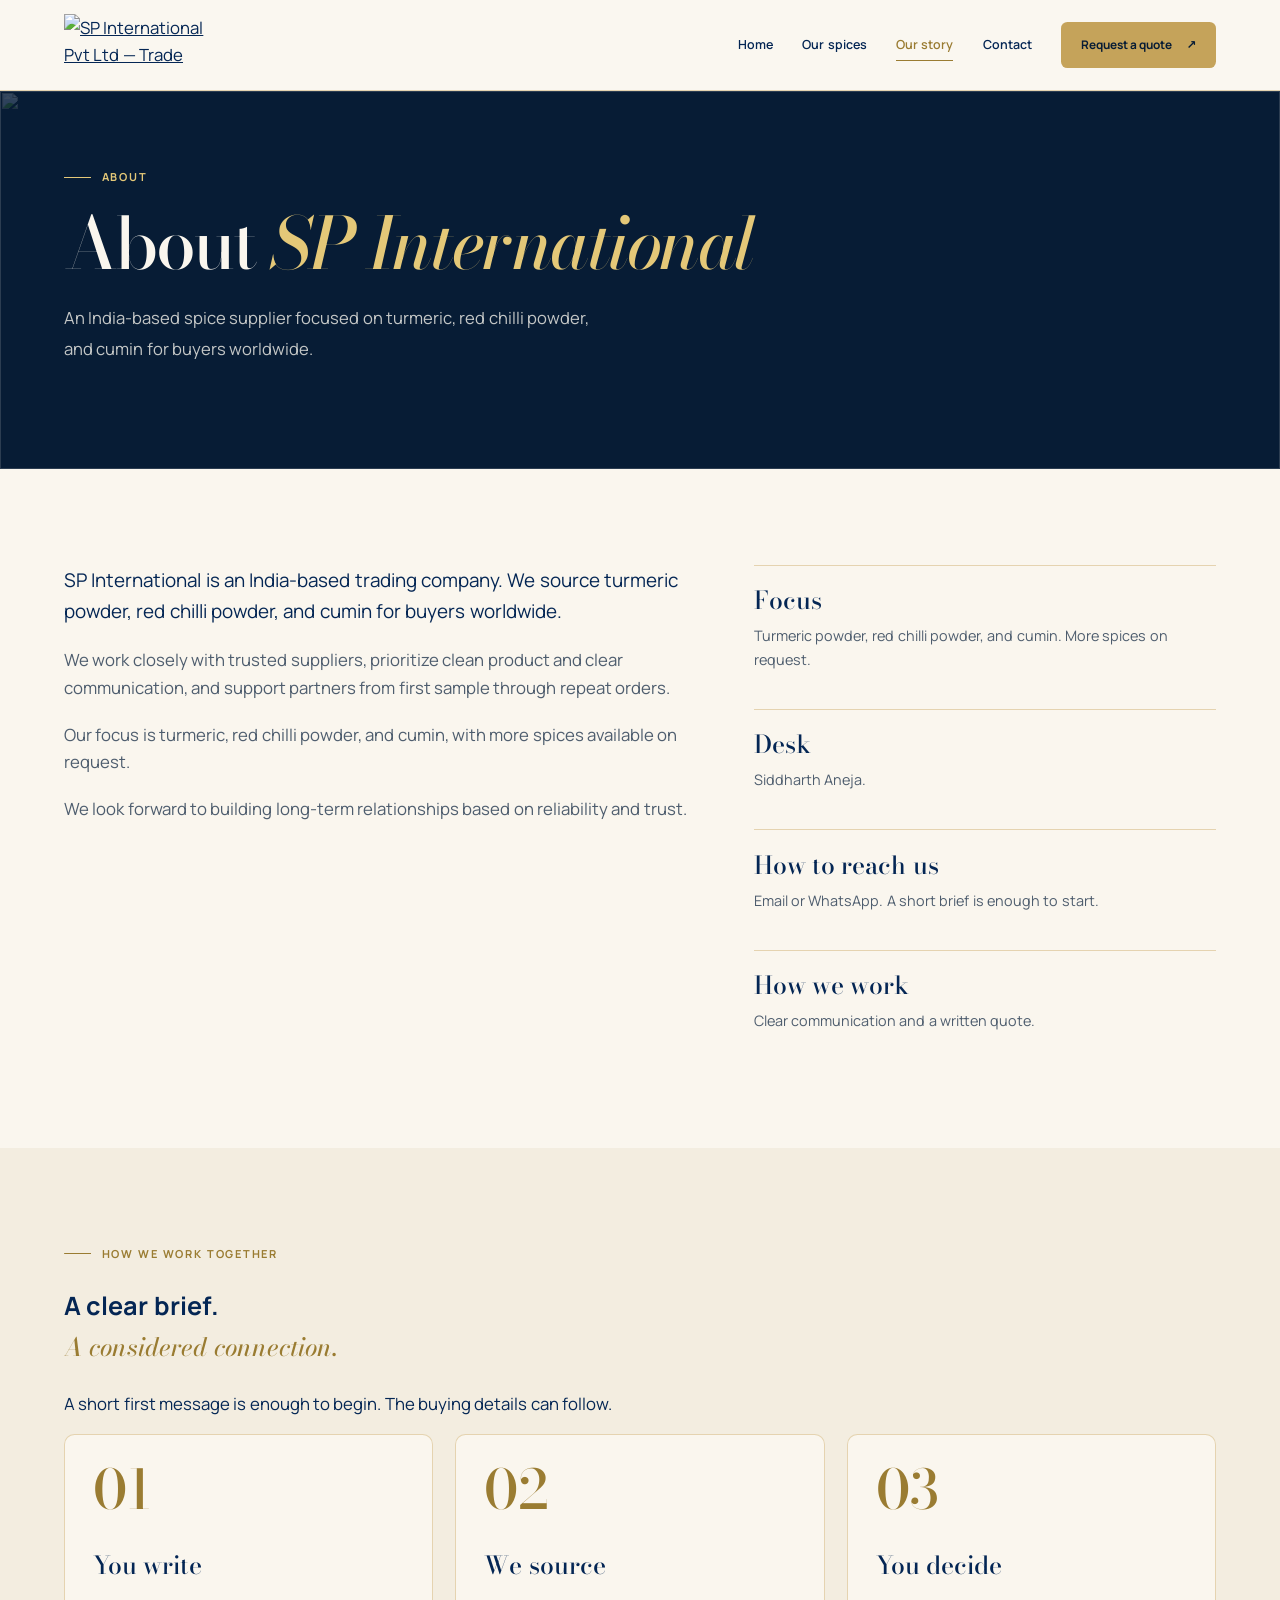
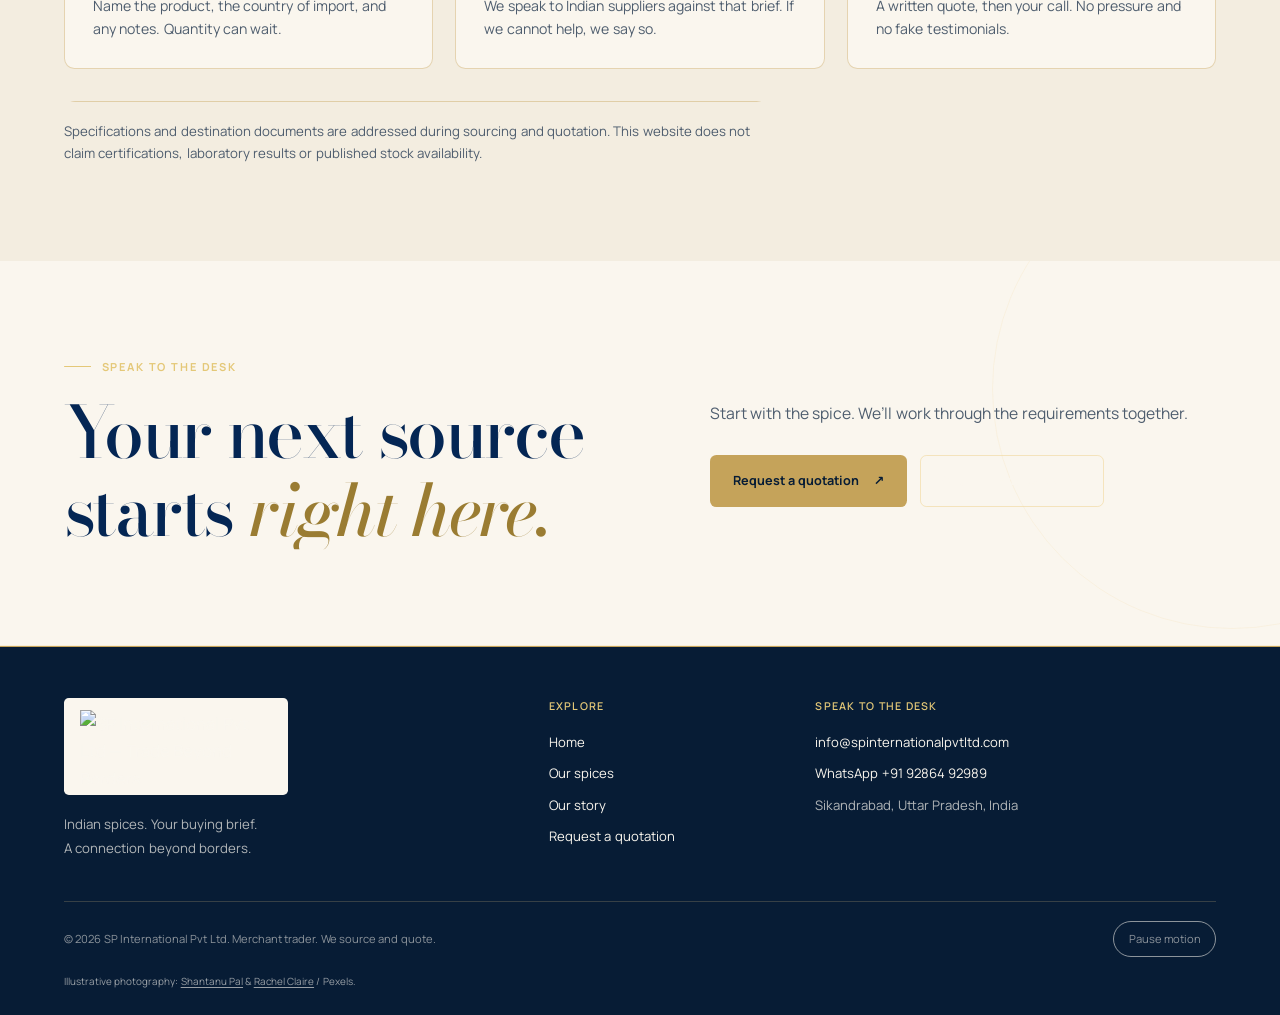
==== commit 82decf4f: "Merge branch 'main' into main" ====
--- a/about.html
+++ b/about.html
@@ -4,13 +4,13 @@
   <meta charset="utf-8">
   <meta name="viewport" content="width=device-width, initial-scale=1">
   <title>About SP International | Indian Spice Supplier</title>
-  <meta name="description" content="Meet SP International, a merchant spice trading desk in Sikandrabad, India. We source turmeric powder, red chilli powder and cumin seeds to your buying brief.">
+  <meta name="description" content="India-based spice supplier for buyers worldwide. Turmeric, red chilli, and cumin. Quotes on request. Brass décor also available.">
   <meta name="theme-color" content="#042654">
   <link rel="icon" href="assets/favicon.png" type="image/png">
   <link rel="apple-touch-icon" href="assets/favicon-192.png">
   <link rel="canonical" href="https://spinternationalpvtltd.com/about.html">
   <meta property="og:title" content="About SP International | Indian Spice Supplier">
-  <meta property="og:description" content="Your buyer–supplier connection. Meet the India-based trading desk behind your spice sourcing conversation.">
+  <meta property="og:description" content="India-based spice supplier for buyers worldwide. Turmeric, red chilli, and cumin. Quotes on request. Brass décor also available.">
   <meta property="og:image" content="https://spinternationalpvtltd.com/assets/sp-whatsapp-profile-square.png">
   <meta property="og:url" content="https://spinternationalpvtltd.com/about.html">
   <meta property="og:type" content="website">
@@ -31,22 +31,42 @@
     <div class="scroll-progress" aria-hidden="true"></div>
   </header>
   <main id="main">
-    <section class="page-hero photo-hero">
-      <img class="page-hero-photo" src="assets/media/spice-hero.webp" alt="" width="1200" height="1594">
-      <div class="wrap"><p class="kicker light">The SP International story</p><h1 class="display">A trading desk.<br><em>Beyond borders.</em></h1><p class="lede">We believe a good sourcing relationship starts with understanding the brief. Indian spices, business buyers, and a direct conversation with the desk.</p><a class="btn btn-gold" href="contact.html#quote-form">Tell us what you need <span aria-hidden="true">↗</span></a></div>
+    <section class="page-hero slim">
+      <img class="orbit" src="assets/orbit.svg" alt="">
+      <div class="wrap">
+        <p class="kicker light">About</p>
+        <h1 class="display">About <em>SP International</em></h1>
+        <p class="lede">An India-based spice supplier focused on turmeric, red chilli powder, and cumin for buyers worldwide.</p>
+      </div>
     </section>
 
     <section class="section">
-      <div class="wrap two-col">
-        <div class="about-intro" data-reveal>
-          <p class="kicker">Merchant traders. Sourcing partners.</p><h2 class="display">Your requirements.<br><em>Our starting point.</em></h2>
-          <div class="prose"><p>SP International is an India-based merchant trading company. We help importers, distributors and specialty buyers source turmeric powder, red chilli powder and cumin seeds.</p><p>We are a buyer–seller bridge, not a factory. We listen to the product requirements, check Indian suppliers against the brief, and come back with a written quotation.</p><p>From destination and packing to the documents your market needs, the details are discussed in the sourcing conversation. More spices and brass / art-metal décor are available on request.</p></div>
-          <a class="text-link" href="products.html">Explore the lead spices <span aria-hidden="true">↗</span></a>
+      <div class="wrap two-col uneven">
+        <div class="prose">
+          <p>SP International is an India-based trading company. We source turmeric powder, red chilli powder, and cumin for buyers worldwide.</p>
+          <p>We work closely with trusted suppliers, prioritize clean product and clear communication, and support partners from first sample through repeat orders.</p>
+          <p>Our focus is turmeric, red chilli powder, and cumin, with more spices available on request.</p>
+          <p>We look forward to building long-term relationships based on reliability and trust.</p>
         </div>
-        <div data-reveal>
-          <div class="about-photo"><picture><source type="image/webp" srcset="assets/media/spice-collection-small.webp 720w, assets/media/spice-collection.webp 1400w" sizes="(min-width: 720px) 45vw, 90vw"><img src="assets/media/spice-collection.jpg" srcset="assets/media/spice-collection-small.jpg 720w, assets/media/spice-collection.jpg 1400w" sizes="(min-width: 720px) 45vw, 90vw" alt="A collection of whole spices and aromatic ingredients in bowls" width="1400" height="933" loading="lazy"></picture></div>
-          <p class="about-caption">The character of Indian spices. The clarity of a considered buying brief.</p>
-          <ul class="stat-list"><li><strong>Based in India</strong><span>Sikandrabad, Uttar Pradesh</span></li><li><strong>Your direct contact</strong><span>Siddharth Aneja · Email or WhatsApp</span></li><li><strong>Our approach</strong><span>Understand the brief. Source. Quote in writing.</span></li></ul>
+        <div>
+          <ul class="stat-list">
+            <li>
+              <strong>Focus</strong>
+              <span>Turmeric powder, red chilli powder, and cumin. More spices on request.</span>
+            </li>
+            <li>
+              <strong>Desk</strong>
+              <span>Siddharth Aneja.</span>
+            </li>
+            <li>
+              <strong>How to reach us</strong>
+              <span>Email or WhatsApp. A short brief is enough to start.</span>
+            </li>
+            <li>
+              <strong>How we work</strong>
+              <span>Clear communication and a written quote.</span>
+            </li>
+          </ul>
         </div>
       </div>
     </section>
@@ -55,9 +75,21 @@
       <div class="wrap">
         <div class="section-head" data-reveal><p class="kicker">How we work together</p><h2>A clear brief.<br><em>A considered connection.</em></h2><p>A short first message is enough to begin. The buying details can follow.</p></div>
         <div class="steps">
-          <article class="step" data-reveal><span class="num">01</span><h3>Start the conversation</h3><p>Choose a product and message the desk. For a written quote request, add your delivery country and reply email.</p><span class="step-arrow" aria-hidden="true">↗</span></article>
-          <article class="step" data-reveal><span class="num">02</span><h3>Discuss your requirements</h3><p>We clarify quantity, specifications, packing and documents, then check Indian suppliers against the brief.</p><span class="step-arrow" aria-hidden="true">↗</span></article>
-          <article class="step" data-reveal><span class="num">03</span><h3>Decide with the details</h3><p>Review a written quotation and discuss your questions with the desk before deciding the next step.</p><span class="step-arrow" aria-hidden="true">↗</span></article>
+          <article class="step">
+            <span class="num">01</span>
+            <h3>You write</h3>
+            <p>Name the product, the country of import, and any notes. Quantity can wait.</p>
+          </article>
+          <article class="step">
+            <span class="num">02</span>
+            <h3>We source</h3>
+            <p>We speak to Indian suppliers against that brief. If we cannot help, we say so.</p>
+          </article>
+          <article class="step">
+            <span class="num">03</span>
+            <h3>You decide</h3>
+            <p>A written quote, then your call. No pressure and no fake testimonials.</p>
+          </article>
         </div>
         <p class="legal-note narrow" data-reveal>Specifications and destination documents are addressed during sourcing and quotation. This website does not claim certifications, laboratory results or published stock availability.</p>
       </div>
--- a/css/styles.css
+++ b/css/styles.css
@@ -4,29 +4,54 @@
   --navy-deep: #071c35;
   --navy-mid: #123655;
   --gold: #c5a35a;
-  --gold-bright: #efd18b;
-  --gold-deep: #80601d;
-  --cream: #f1eadf;
-  --ivory: #faf7f0;
-  --paper: #e9e0d1;
-  --ink: #102d48;
-  --muted: #53616d;
-  --line: rgba(16, 45, 72, 0.16);
-  --line-strong: rgba(16, 45, 72, 0.3);
-  --shadow: 0 24px 65px rgba(7, 28, 53, 0.12);
-  --header-h: 5.5rem;
-  --serif: "Bodoni Moda", "Iowan Old Style", Georgia, serif;
+  --gold-bright: #e4c878;
+  --gold-deep: #9a7c32;
+  --cream: #f3ede0;
+  --ivory: #faf6ee;
+  --paper: #e8e0ce;
+  --ink: #042654;
+  --muted: #4e5d6e;
+  --line: rgba(197, 163, 90, 0.42);
+  --line-strong: rgba(197, 163, 90, 0.72);
+  --shadow: 0 22px 50px rgba(4, 38, 84, 0.09);
+  --header-h: 5.6rem;
+  --serif: "Bodoni Moda", "Iowan Old Style", Palatino, "Palatino Linotype", Georgia, serif;
   --sans: "Manrope", "Avenir Next", "Segoe UI", system-ui, sans-serif;
-  --wrap: 76rem;
-  --gutter: clamp(1.25rem, 4vw, 3rem);
-}
-
-*, *::before, *::after { box-sizing: border-box; }
-html { scroll-behavior: smooth; -webkit-text-size-adjust: 100%; scroll-padding-top: calc(var(--header-h) + 1rem); }
-body { margin: 0; color: var(--ink); background: var(--ivory); font: 400 1rem/1.75 var(--sans); }
-[hidden] { display: none !important; }
-img { display: block; max-width: 100%; height: auto; }
-picture { display: block; }
+  --wrap: 72rem;
+  --gutter: clamp(1.25rem, 4vw, 2.25rem);
+}
+
+*,
+*::before,
+*::after { box-sizing: border-box; }
+
+html {
+  scroll-behavior: smooth;
+  -webkit-text-size-adjust: 100%;
+}
+
+@media (prefers-reduced-motion: reduce) {
+  html { scroll-behavior: auto; }
+  *, *::before, *::after {
+    animation-duration: 0.01ms !important;
+    animation-iteration-count: 1 !important;
+    transition-duration: 0.01ms !important;
+  }
+}
+
+body {
+  margin: 0;
+  font-family: var(--sans);
+  font-weight: 400;
+  font-size: 1.05rem;
+  line-height: 1.65;
+  color: var(--ink);
+  background: var(--ivory);
+  min-height: 100vh;
+  word-spacing: 0.02em;
+}
+
+img { max-width: 100%; height: auto; display: block; }
 a { color: inherit; }
 button, input, select, textarea { font: inherit; color: inherit; }
 button, a, summary, input, select, textarea { -webkit-tap-highlight-color: transparent; }
@@ -85,15 +110,515 @@
 .section { padding-block: clamp(3.7rem, 7.5vw, 7rem); }
 .section-cream { background: var(--cream); }
 .section-paper { background: var(--paper); }
-.section-navy { background: var(--navy-deep); color: var(--ivory); }
-.section-navy .display em, .section-navy .section-head h2 em { color: var(--gold-bright); }
-.section-navy .lede { color: rgba(250, 247, 240, 0.76); }
-.section-head { margin-bottom: 2.7rem; max-width: 45rem; }
-.section-head h2 { font: 500 clamp(2.5rem, 4.5vw, 4rem)/1.12 var(--serif); letter-spacing: -0.03em; margin: 0 0 1.1rem; }
-.section-head p:not(.kicker) { color: var(--muted); margin: 0; }
-.split-head { display: grid; grid-template-columns: 1.2fr 1fr; max-width: none; gap: 3rem; align-items: end; }
-.split-head > div:last-child { max-width: 28rem; justify-self: end; }
-.split-head .text-link { margin-top: 0.6rem; }
+
+.two-col {
+  display: grid;
+  gap: 2.5rem;
+}
+@media (min-width: 840px) {
+  .two-col { grid-template-columns: 1fr 1fr; align-items: start; }
+  .two-col.uneven { grid-template-columns: 1.15fr 0.85fr; }
+}
+
+.prose p { margin: 0 0 1rem; }
+.prose p:last-child { margin-bottom: 0; }
+.prose h3 {
+  font-family: var(--serif);
+  font-size: 1.55rem;
+  font-weight: 500;
+  margin: 1.6rem 0 0.55rem;
+}
+
+.pull {
+  font-family: var(--serif);
+  font-style: italic;
+  font-size: clamp(1.45rem, 3vw, 1.9rem);
+  line-height: 1.35;
+  color: var(--navy);
+  margin: 0;
+  padding-left: 1.1rem;
+  border-left: 2px solid var(--gold);
+}
+
+.stat-list {
+  list-style: none;
+  margin: 0;
+  padding: 0;
+  display: grid;
+  gap: 1.15rem;
+}
+
+.stat-list li {
+  padding: 1rem 0 0;
+  border-top: 1px solid var(--line);
+}
+
+.stat-list strong {
+  display: block;
+  font-family: var(--serif);
+  font-size: 1.25rem;
+  font-weight: 600;
+  margin-bottom: 0.2rem;
+}
+
+.stat-list span { color: var(--muted); font-size: 0.98rem; }
+
+/* ---------- Product cards ---------- */
+.card-grid {
+  display: grid;
+  gap: 1.15rem;
+  grid-template-columns: 1fr;
+}
+@media (min-width: 640px) {
+  .card-grid { grid-template-columns: 1fr 1fr; }
+}
+@media (min-width: 1020px) {
+  .card-grid.cols-3 { grid-template-columns: repeat(3, 1fr); }
+  .card-grid.cols-4 { grid-template-columns: repeat(4, 1fr); }
+}
+
+.product-card {
+  position: relative;
+  display: flex;
+  flex-direction: column;
+  background: var(--ivory);
+  border: 1px solid var(--line);
+  min-height: 100%;
+  text-decoration: none;
+  color: inherit;
+  transition: border-color 0.2s ease, transform 0.2s ease, box-shadow 0.2s ease;
+}
+
+a.product-card:hover,
+a.product-card:focus-visible {
+  border-color: var(--gold);
+  transform: translateY(-3px);
+  box-shadow: var(--shadow);
+}
+
+.product-card .visual {
+  position: relative;
+  height: 11.5rem;
+  background: var(--navy);
+  overflow: hidden;
+}
+
+.product-card .visual img {
+  width: 100%;
+  height: 100%;
+  object-fit: cover;
+}
+
+.product-card .index {
+  position: absolute;
+  top: 0.7rem;
+  left: 0.8rem;
+  z-index: 1;
+  font-size: 0.68rem;
+  letter-spacing: 0.16em;
+  color: var(--gold-bright);
+  text-transform: uppercase;
+}
+
+.product-card .body {
+  padding: 1.15rem 1.2rem 1.3rem;
+  display: flex;
+  flex-direction: column;
+  gap: 0.45rem;
+  flex: 1;
+}
+
+.product-card h3 {
+  font-family: var(--serif);
+  font-size: 1.45rem;
+  font-weight: 600;
+  margin: 0;
+}
+
+.product-card p {
+  margin: 0;
+  color: var(--muted);
+  font-size: 0.95rem;
+}
+
+.product-card .more {
+  margin-top: auto;
+  padding-top: 0.7rem;
+  font-size: 0.72rem;
+  letter-spacing: 0.16em;
+  text-transform: uppercase;
+  color: var(--gold-deep);
+}
+
+/* ---------- Tags ---------- */
+.tag-list {
+  display: flex;
+  flex-wrap: wrap;
+  gap: 0.55rem;
+  list-style: none;
+  margin: 0;
+  padding: 0;
+}
+
+.tag-list li {
+  border: 1px solid var(--line-strong);
+  color: var(--navy);
+  background: var(--ivory);
+  padding: 0.45rem 0.85rem;
+  font-size: 0.88rem;
+  letter-spacing: 0.02em;
+  scroll-margin-top: calc(var(--header-h) + 1rem);
+}
+
+/* ---------- Steps ---------- */
+.steps {
+  display: grid;
+  gap: 1.25rem;
+}
+@media (min-width: 800px) {
+  .steps { grid-template-columns: repeat(3, 1fr); gap: 1.75rem; }
+}
+
+.step {
+  padding: 1.4rem 1.3rem 1.5rem;
+  border: 1px solid var(--line);
+  background: rgba(250, 246, 238, 0.04);
+}
+
+.section:not(.section-navy) .step { background: var(--ivory); }
+
+.step .num {
+  font-family: var(--serif);
+  font-size: 1.7rem;
+  color: var(--gold);
+  display: block;
+  margin-bottom: 0.4rem;
+}
+
+.step h3 {
+  font-family: var(--serif);
+  font-size: 1.35rem;
+  font-weight: 600;
+  margin: 0 0 0.4rem;
+}
+
+.step p { margin: 0; color: var(--muted); }
+.section-navy .step p { color: rgba(250, 246, 238, 0.7); }
+.section-navy .step { border-color: rgba(197, 163, 90, 0.35); }
+
+/* ---------- Contact ---------- */
+.contact-grid {
+  display: grid;
+  gap: 2.4rem;
+  grid-template-columns: minmax(0, 1fr);
+}
+@media (min-width: 900px) {
+  .contact-grid { grid-template-columns: 1.15fr 0.85fr; align-items: start; }
+}
+
+.contact-card {
+  border: 1px solid var(--line);
+  padding: 1.2rem 1.25rem;
+  background: var(--ivory);
+  margin-bottom: 0.85rem;
+}
+
+.contact-card h3 {
+  margin: 0 0 0.25rem;
+  font-size: 0.72rem;
+  letter-spacing: 0.18em;
+  text-transform: uppercase;
+  color: var(--gold-deep);
+  font-weight: 500;
+  font-family: var(--sans);
+}
+
+.contact-card a,
+.contact-card p {
+  margin: 0;
+  font-family: var(--serif);
+  font-size: 1.35rem;
+  text-decoration: none;
+  color: var(--navy);
+}
+
+.contact-card a:hover { color: var(--gold-deep); }
+
+.quote-form {
+  background: var(--ivory);
+  border: 1px solid var(--line);
+  padding: clamp(1.25rem, 3vw, 1.85rem);
+  min-width: 0;
+}
+
+.quote-form h2 {
+  font-family: var(--serif);
+  font-weight: 500;
+  font-size: 1.9rem;
+  margin: 0 0 0.4rem;
+}
+
+.quote-form .form-note {
+  color: var(--muted);
+  font-size: 0.95rem;
+  margin: 0 0 1.25rem;
+}
+
+.fields {
+  display: grid;
+  gap: 0.95rem;
+}
+@media (min-width: 640px) {
+  .fields.pair { grid-template-columns: 1fr 1fr; }
+}
+
+.quantity-row {
+  display: grid;
+  grid-template-columns: minmax(0, 1fr) auto;
+  column-gap: 1rem;
+  row-gap: 0.4rem;
+  align-items: end;
+}
+
+.quantity-row > label {
+  grid-column: 1;
+  grid-row: 1;
+}
+
+.quantity-row > input[type="text"] {
+  grid-column: 1;
+  grid-row: 2;
+  width: 100%;
+  min-width: 0;
+  margin-top: 0;
+}
+
+.quantity-unit {
+  grid-column: 2;
+  grid-row: 1 / span 2;
+  align-self: stretch;
+  display: flex;
+  flex-direction: column;
+  justify-content: flex-end;
+  margin: 0;
+  padding: 0;
+  border: 0;
+  min-inline-size: 0;
+}
+
+.quantity-unit .sr-only {
+  overflow: hidden;
+}
+
+.quantity-unit legend {
+  padding: 0;
+  font-size: 0.72rem;
+  letter-spacing: 0.14em;
+  text-transform: uppercase;
+  color: var(--navy);
+  font-weight: 500;
+  line-height: 1.4;
+}
+
+.unit-options {
+  display: flex;
+  align-items: stretch;
+  gap: 0.85rem;
+  border-bottom: 1px solid var(--line-strong);
+}
+
+.unit-option {
+  display: inline-flex;
+  align-items: center;
+  gap: 0.35rem;
+  margin: 0;
+  padding: 0.7rem 0.15rem 0.55rem;
+  font-size: 1rem;
+  letter-spacing: 0.01em;
+  text-transform: none;
+  font-weight: 500;
+  color: var(--navy);
+  cursor: pointer;
+  white-space: nowrap;
+}
+
+.unit-option input {
+  width: 1rem;
+  height: 1rem;
+  margin: 0;
+  accent-color: var(--navy);
+  flex: 0 0 auto;
+}
+
+.quantity-unit:focus-within .unit-options {
+  border-bottom-color: var(--gold-deep);
+}
+
+.quantity-unit[aria-invalid="true"] .unit-options {
+  border-bottom-color: #7a2a2a;
+}
+
+@media (max-width: 640px) {
+  .quantity-row > label {
+    grid-column: 1 / -1;
+  }
+  .quantity-unit {
+    grid-row: 2;
+    align-self: end;
+  }
+}
+
+@media (max-width: 420px) {
+  .quantity-row { column-gap: 0.65rem; }
+  .unit-options { gap: 0.55rem; }
+  .unit-option { padding-left: 0.05rem; padding-right: 0.05rem; }
+}
+
+label {
+  display: block;
+  font-size: 0.72rem;
+  letter-spacing: 0.14em;
+  text-transform: uppercase;
+  color: var(--navy);
+  font-weight: 500;
+}
+
+label .opt {
+  letter-spacing: 0.04em;
+  text-transform: none;
+  color: var(--muted);
+  font-weight: 400;
+}
+
+input[type="text"],
+input[type="email"],
+input[type="tel"],
+select,
+textarea {
+  width: 100%;
+  margin-top: 0.4rem;
+  padding: 0.7rem 0.15rem 0.55rem;
+  border: 0;
+  border-bottom: 1px solid var(--line-strong);
+  background: transparent;
+  border-radius: 0;
+  appearance: none;
+}
+
+select {
+  background: linear-gradient(45deg, transparent 50%, var(--navy) 50%) right 0.4rem center / 0.35rem 0.35rem no-repeat,
+              linear-gradient(135deg, var(--navy) 50%, transparent 50%) right 0.15rem center / 0.35rem 0.35rem no-repeat;
+  padding-right: 1.4rem;
+}
+
+textarea { min-height: 8rem; resize: vertical; }
+
+input:focus,
+select:focus,
+textarea:focus {
+  outline: none;
+  border-bottom-color: var(--gold-deep);
+}
+
+.form-actions {
+  display: flex;
+  flex-wrap: wrap;
+  gap: 0.7rem;
+  margin-top: 1.35rem;
+}
+
+.form-status {
+  margin: 0.85rem 0 0;
+  font-size: 0.95rem;
+  min-height: 1.3em;
+}
+.form-status.error { color: #7a2a2a; }
+.form-status.ok { color: var(--navy); }
+
+.req-note {
+  font-size: 0.88rem;
+  color: var(--muted);
+  margin: 0.3rem 0 0;
+}
+
+/* ---------- Footer ---------- */
+.site-footer {
+  background: var(--navy-deep);
+  color: rgba(250, 246, 238, 0.78);
+  padding: 2.8rem 0 1.4rem;
+  border-top: 1px solid var(--gold);
+}
+
+.footer-grid {
+  display: grid;
+  gap: 2rem;
+  padding-bottom: 2rem;
+}
+@media (min-width: 800px) {
+  .footer-grid { grid-template-columns: 1.4fr 0.8fr 1fr; }
+}
+
+.footer-logo {
+  width: min(18rem, 100%);
+  background: var(--ivory);
+  padding: 0.85rem 1rem;
+  margin-bottom: 0.9rem;
+}
+
+.footer-mark {
+  width: 4.4rem;
+  margin-bottom: 0.7rem;
+}
+
+.footer-motto {
+  margin: 0;
+  font-size: 0.72rem;
+  letter-spacing: 0.22em;
+  text-transform: uppercase;
+  color: var(--gold-bright);
+}
+
+.site-footer h2 {
+  margin: 0 0 0.7rem;
+  font-size: 0.7rem;
+  letter-spacing: 0.2em;
+  text-transform: uppercase;
+  color: var(--gold);
+  font-weight: 500;
+  font-family: var(--sans);
+}
+
+.site-footer ul {
+  list-style: none;
+  margin: 0;
+  padding: 0;
+}
+
+.site-footer li { margin: 0 0 0.4rem; }
+
+.site-footer a {
+  color: rgba(250, 246, 238, 0.86);
+  text-decoration: none;
+  border-bottom: 1px solid transparent;
+}
+
+.site-footer a:hover {
+  color: var(--gold-bright);
+  border-bottom-color: var(--gold);
+}
+
+.footer-base {
+  display: flex;
+  flex-wrap: wrap;
+  justify-content: space-between;
+  gap: 0.6rem 1.5rem;
+  padding-top: 1.15rem;
+  border-top: 1px solid rgba(197, 163, 90, 0.28);
+  font-size: 0.82rem;
+  color: rgba(250, 246, 238, 0.55);
+}
+
+/* ---------- Page extras ---------- */
 .narrow { max-width: 44rem; }
 .prose p { margin: 0 0 1.2rem; color: var(--muted); }
 .prose p:first-child { font-size: 1.18rem; color: var(--ink); }
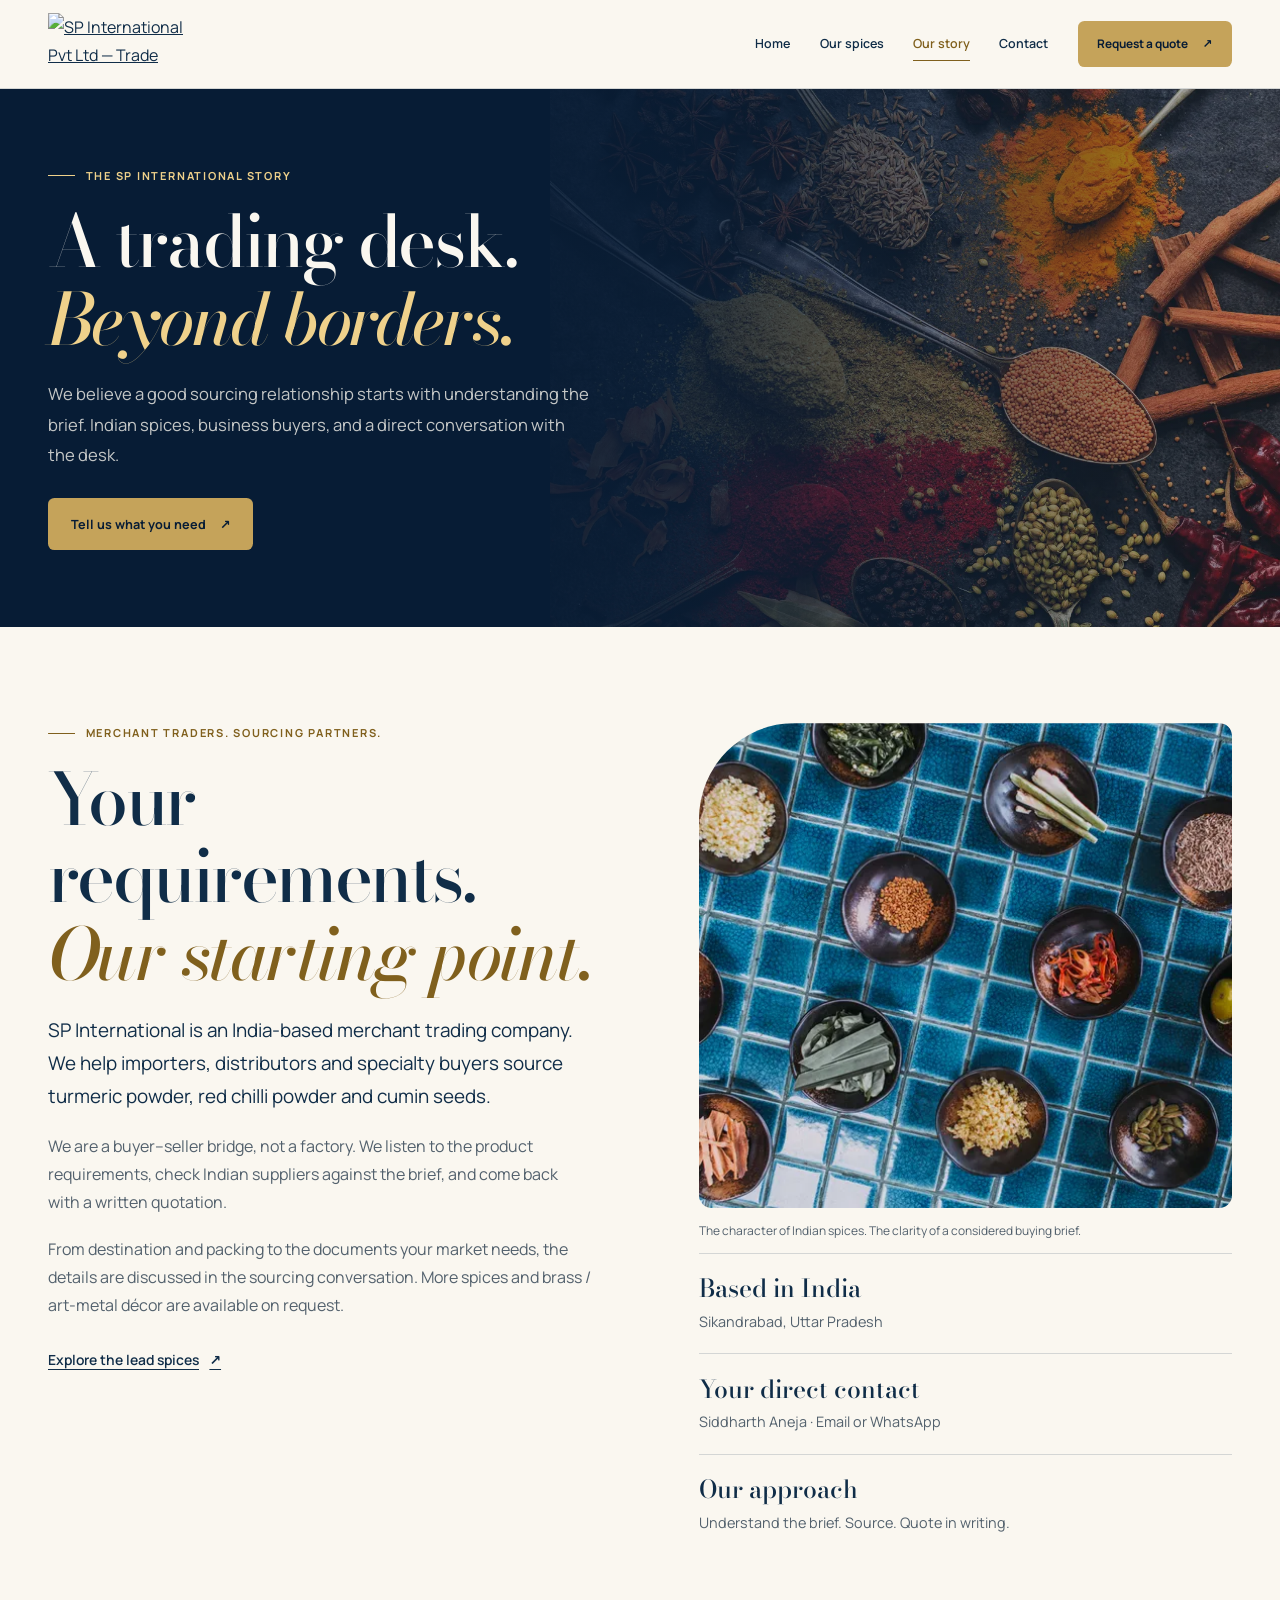
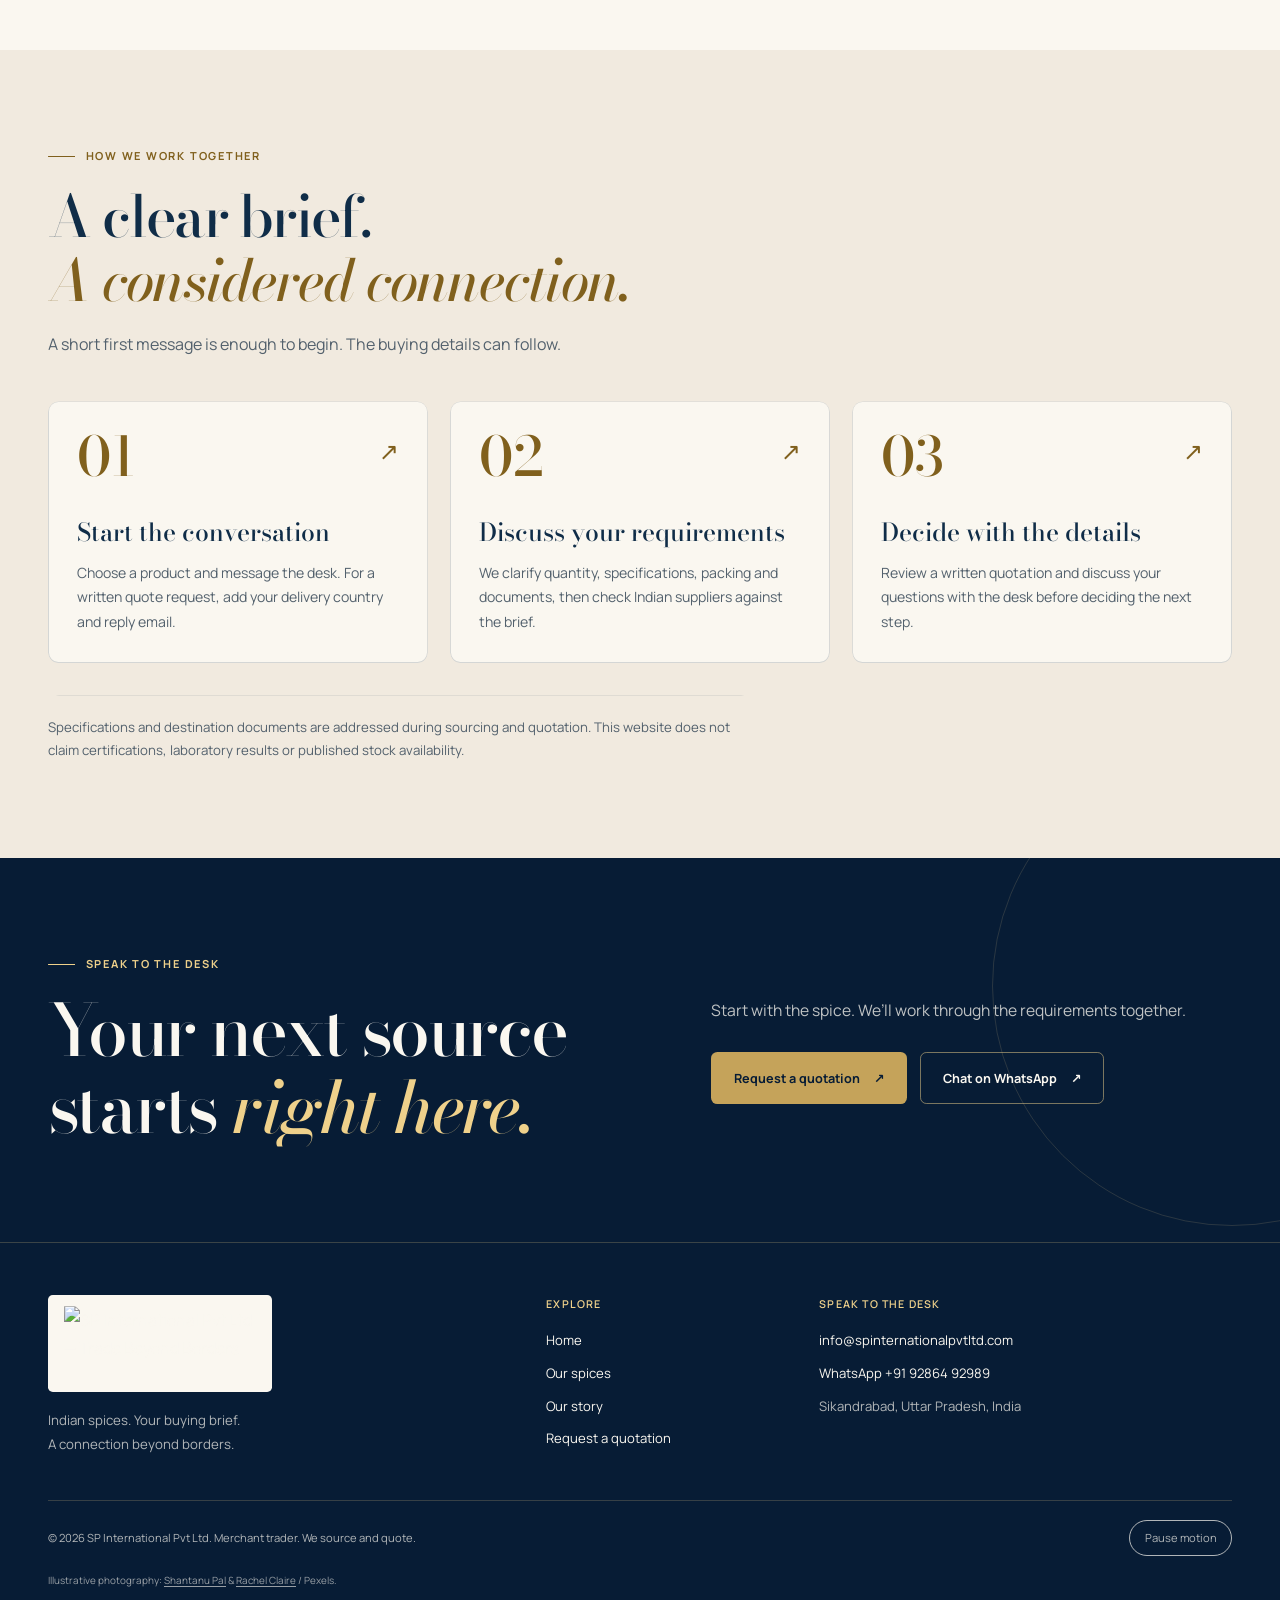
==== commit f043df9e: "Restore GitHub Pages site markup and behavior" ====
--- a/about.html
+++ b/about.html
@@ -4,13 +4,13 @@
   <meta charset="utf-8">
   <meta name="viewport" content="width=device-width, initial-scale=1">
   <title>About SP International | Indian Spice Supplier</title>
-  <meta name="description" content="India-based spice supplier for buyers worldwide. Turmeric, red chilli, and cumin. Quotes on request. Brass décor also available.">
+  <meta name="description" content="Meet SP International, a merchant spice trading desk in Sikandrabad, India. We source turmeric powder, red chilli powder and cumin seeds to your buying brief.">
   <meta name="theme-color" content="#042654">
   <link rel="icon" href="assets/favicon.png" type="image/png">
   <link rel="apple-touch-icon" href="assets/favicon-192.png">
   <link rel="canonical" href="https://spinternationalpvtltd.com/about.html">
   <meta property="og:title" content="About SP International | Indian Spice Supplier">
-  <meta property="og:description" content="India-based spice supplier for buyers worldwide. Turmeric, red chilli, and cumin. Quotes on request. Brass décor also available.">
+  <meta property="og:description" content="Your buyer–supplier connection. Meet the India-based trading desk behind your spice sourcing conversation.">
   <meta property="og:image" content="https://spinternationalpvtltd.com/assets/sp-whatsapp-profile-square.png">
   <meta property="og:url" content="https://spinternationalpvtltd.com/about.html">
   <meta property="og:type" content="website">
@@ -31,42 +31,22 @@
     <div class="scroll-progress" aria-hidden="true"></div>
   </header>
   <main id="main">
-    <section class="page-hero slim">
-      <img class="orbit" src="assets/orbit.svg" alt="">
-      <div class="wrap">
-        <p class="kicker light">About</p>
-        <h1 class="display">About <em>SP International</em></h1>
-        <p class="lede">An India-based spice supplier focused on turmeric, red chilli powder, and cumin for buyers worldwide.</p>
-      </div>
+    <section class="page-hero photo-hero">
+      <img class="page-hero-photo" src="assets/media/spice-hero.webp" alt="" width="1200" height="1594">
+      <div class="wrap"><p class="kicker light">The SP International story</p><h1 class="display">A trading desk.<br><em>Beyond borders.</em></h1><p class="lede">We believe a good sourcing relationship starts with understanding the brief. Indian spices, business buyers, and a direct conversation with the desk.</p><a class="btn btn-gold" href="contact.html#quote-form">Tell us what you need <span aria-hidden="true">↗</span></a></div>
     </section>
 
     <section class="section">
-      <div class="wrap two-col uneven">
-        <div class="prose">
-          <p>SP International is an India-based trading company. We source turmeric powder, red chilli powder, and cumin for buyers worldwide.</p>
-          <p>We work closely with trusted suppliers, prioritize clean product and clear communication, and support partners from first sample through repeat orders.</p>
-          <p>Our focus is turmeric, red chilli powder, and cumin, with more spices available on request.</p>
-          <p>We look forward to building long-term relationships based on reliability and trust.</p>
+      <div class="wrap two-col">
+        <div class="about-intro" data-reveal>
+          <p class="kicker">Merchant traders. Sourcing partners.</p><h2 class="display">Your requirements.<br><em>Our starting point.</em></h2>
+          <div class="prose"><p>SP International is an India-based merchant trading company. We help importers, distributors and specialty buyers source turmeric powder, red chilli powder and cumin seeds.</p><p>We are a buyer–seller bridge, not a factory. We listen to the product requirements, check Indian suppliers against the brief, and come back with a written quotation.</p><p>From destination and packing to the documents your market needs, the details are discussed in the sourcing conversation. More spices and brass / art-metal décor are available on request.</p></div>
+          <a class="text-link" href="products.html">Explore the lead spices <span aria-hidden="true">↗</span></a>
         </div>
-        <div>
-          <ul class="stat-list">
-            <li>
-              <strong>Focus</strong>
-              <span>Turmeric powder, red chilli powder, and cumin. More spices on request.</span>
-            </li>
-            <li>
-              <strong>Desk</strong>
-              <span>Siddharth Aneja.</span>
-            </li>
-            <li>
-              <strong>How to reach us</strong>
-              <span>Email or WhatsApp. A short brief is enough to start.</span>
-            </li>
-            <li>
-              <strong>How we work</strong>
-              <span>Clear communication and a written quote.</span>
-            </li>
-          </ul>
+        <div data-reveal>
+          <div class="about-photo"><picture><source type="image/webp" srcset="assets/media/spice-collection-small.webp 720w, assets/media/spice-collection.webp 1400w" sizes="(min-width: 720px) 45vw, 90vw"><img src="assets/media/spice-collection.jpg" srcset="assets/media/spice-collection-small.jpg 720w, assets/media/spice-collection.jpg 1400w" sizes="(min-width: 720px) 45vw, 90vw" alt="A collection of whole spices and aromatic ingredients in bowls" width="1400" height="933" loading="lazy"></picture></div>
+          <p class="about-caption">The character of Indian spices. The clarity of a considered buying brief.</p>
+          <ul class="stat-list"><li><strong>Based in India</strong><span>Sikandrabad, Uttar Pradesh</span></li><li><strong>Your direct contact</strong><span>Siddharth Aneja · Email or WhatsApp</span></li><li><strong>Our approach</strong><span>Understand the brief. Source. Quote in writing.</span></li></ul>
         </div>
       </div>
     </section>
@@ -75,21 +55,9 @@
       <div class="wrap">
         <div class="section-head" data-reveal><p class="kicker">How we work together</p><h2>A clear brief.<br><em>A considered connection.</em></h2><p>A short first message is enough to begin. The buying details can follow.</p></div>
         <div class="steps">
-          <article class="step">
-            <span class="num">01</span>
-            <h3>You write</h3>
-            <p>Name the product, the country of import, and any notes. Quantity can wait.</p>
-          </article>
-          <article class="step">
-            <span class="num">02</span>
-            <h3>We source</h3>
-            <p>We speak to Indian suppliers against that brief. If we cannot help, we say so.</p>
-          </article>
-          <article class="step">
-            <span class="num">03</span>
-            <h3>You decide</h3>
-            <p>A written quote, then your call. No pressure and no fake testimonials.</p>
-          </article>
+          <article class="step" data-reveal><span class="num">01</span><h3>Start the conversation</h3><p>Choose a product and message the desk. For a written quote request, add your delivery country and reply email.</p><span class="step-arrow" aria-hidden="true">↗</span></article>
+          <article class="step" data-reveal><span class="num">02</span><h3>Discuss your requirements</h3><p>We clarify quantity, specifications, packing and documents, then check Indian suppliers against the brief.</p><span class="step-arrow" aria-hidden="true">↗</span></article>
+          <article class="step" data-reveal><span class="num">03</span><h3>Decide with the details</h3><p>Review a written quotation and discuss your questions with the desk before deciding the next step.</p><span class="step-arrow" aria-hidden="true">↗</span></article>
         </div>
         <p class="legal-note narrow" data-reveal>Specifications and destination documents are addressed during sourcing and quotation. This website does not claim certifications, laboratory results or published stock availability.</p>
       </div>
--- a/css/styles.css
+++ b/css/styles.css
@@ -4,54 +4,29 @@
   --navy-deep: #071c35;
   --navy-mid: #123655;
   --gold: #c5a35a;
-  --gold-bright: #e4c878;
-  --gold-deep: #9a7c32;
-  --cream: #f3ede0;
-  --ivory: #faf6ee;
-  --paper: #e8e0ce;
-  --ink: #042654;
-  --muted: #4e5d6e;
-  --line: rgba(197, 163, 90, 0.42);
-  --line-strong: rgba(197, 163, 90, 0.72);
-  --shadow: 0 22px 50px rgba(4, 38, 84, 0.09);
-  --header-h: 5.6rem;
-  --serif: "Bodoni Moda", "Iowan Old Style", Palatino, "Palatino Linotype", Georgia, serif;
+  --gold-bright: #efd18b;
+  --gold-deep: #80601d;
+  --cream: #f1eadf;
+  --ivory: #faf7f0;
+  --paper: #e9e0d1;
+  --ink: #102d48;
+  --muted: #53616d;
+  --line: rgba(16, 45, 72, 0.16);
+  --line-strong: rgba(16, 45, 72, 0.3);
+  --shadow: 0 24px 65px rgba(7, 28, 53, 0.12);
+  --header-h: 5.5rem;
+  --serif: "Bodoni Moda", "Iowan Old Style", Georgia, serif;
   --sans: "Manrope", "Avenir Next", "Segoe UI", system-ui, sans-serif;
-  --wrap: 72rem;
-  --gutter: clamp(1.25rem, 4vw, 2.25rem);
-}
-
-*,
-*::before,
-*::after { box-sizing: border-box; }
-
-html {
-  scroll-behavior: smooth;
-  -webkit-text-size-adjust: 100%;
-}
-
-@media (prefers-reduced-motion: reduce) {
-  html { scroll-behavior: auto; }
-  *, *::before, *::after {
-    animation-duration: 0.01ms !important;
-    animation-iteration-count: 1 !important;
-    transition-duration: 0.01ms !important;
-  }
-}
-
-body {
-  margin: 0;
-  font-family: var(--sans);
-  font-weight: 400;
-  font-size: 1.05rem;
-  line-height: 1.65;
-  color: var(--ink);
-  background: var(--ivory);
-  min-height: 100vh;
-  word-spacing: 0.02em;
-}
-
-img { max-width: 100%; height: auto; display: block; }
+  --wrap: 76rem;
+  --gutter: clamp(1.25rem, 4vw, 3rem);
+}
+
+*, *::before, *::after { box-sizing: border-box; }
+html { scroll-behavior: smooth; -webkit-text-size-adjust: 100%; scroll-padding-top: calc(var(--header-h) + 1rem); }
+body { margin: 0; color: var(--ink); background: var(--ivory); font: 400 1rem/1.75 var(--sans); }
+[hidden] { display: none !important; }
+img { display: block; max-width: 100%; height: auto; }
+picture { display: block; }
 a { color: inherit; }
 button, input, select, textarea { font: inherit; color: inherit; }
 button, a, summary, input, select, textarea { -webkit-tap-highlight-color: transparent; }
@@ -110,515 +85,15 @@
 .section { padding-block: clamp(3.7rem, 7.5vw, 7rem); }
 .section-cream { background: var(--cream); }
 .section-paper { background: var(--paper); }
-
-.two-col {
-  display: grid;
-  gap: 2.5rem;
-}
-@media (min-width: 840px) {
-  .two-col { grid-template-columns: 1fr 1fr; align-items: start; }
-  .two-col.uneven { grid-template-columns: 1.15fr 0.85fr; }
-}
-
-.prose p { margin: 0 0 1rem; }
-.prose p:last-child { margin-bottom: 0; }
-.prose h3 {
-  font-family: var(--serif);
-  font-size: 1.55rem;
-  font-weight: 500;
-  margin: 1.6rem 0 0.55rem;
-}
-
-.pull {
-  font-family: var(--serif);
-  font-style: italic;
-  font-size: clamp(1.45rem, 3vw, 1.9rem);
-  line-height: 1.35;
-  color: var(--navy);
-  margin: 0;
-  padding-left: 1.1rem;
-  border-left: 2px solid var(--gold);
-}
-
-.stat-list {
-  list-style: none;
-  margin: 0;
-  padding: 0;
-  display: grid;
-  gap: 1.15rem;
-}
-
-.stat-list li {
-  padding: 1rem 0 0;
-  border-top: 1px solid var(--line);
-}
-
-.stat-list strong {
-  display: block;
-  font-family: var(--serif);
-  font-size: 1.25rem;
-  font-weight: 600;
-  margin-bottom: 0.2rem;
-}
-
-.stat-list span { color: var(--muted); font-size: 0.98rem; }
-
-/* ---------- Product cards ---------- */
-.card-grid {
-  display: grid;
-  gap: 1.15rem;
-  grid-template-columns: 1fr;
-}
-@media (min-width: 640px) {
-  .card-grid { grid-template-columns: 1fr 1fr; }
-}
-@media (min-width: 1020px) {
-  .card-grid.cols-3 { grid-template-columns: repeat(3, 1fr); }
-  .card-grid.cols-4 { grid-template-columns: repeat(4, 1fr); }
-}
-
-.product-card {
-  position: relative;
-  display: flex;
-  flex-direction: column;
-  background: var(--ivory);
-  border: 1px solid var(--line);
-  min-height: 100%;
-  text-decoration: none;
-  color: inherit;
-  transition: border-color 0.2s ease, transform 0.2s ease, box-shadow 0.2s ease;
-}
-
-a.product-card:hover,
-a.product-card:focus-visible {
-  border-color: var(--gold);
-  transform: translateY(-3px);
-  box-shadow: var(--shadow);
-}
-
-.product-card .visual {
-  position: relative;
-  height: 11.5rem;
-  background: var(--navy);
-  overflow: hidden;
-}
-
-.product-card .visual img {
-  width: 100%;
-  height: 100%;
-  object-fit: cover;
-}
-
-.product-card .index {
-  position: absolute;
-  top: 0.7rem;
-  left: 0.8rem;
-  z-index: 1;
-  font-size: 0.68rem;
-  letter-spacing: 0.16em;
-  color: var(--gold-bright);
-  text-transform: uppercase;
-}
-
-.product-card .body {
-  padding: 1.15rem 1.2rem 1.3rem;
-  display: flex;
-  flex-direction: column;
-  gap: 0.45rem;
-  flex: 1;
-}
-
-.product-card h3 {
-  font-family: var(--serif);
-  font-size: 1.45rem;
-  font-weight: 600;
-  margin: 0;
-}
-
-.product-card p {
-  margin: 0;
-  color: var(--muted);
-  font-size: 0.95rem;
-}
-
-.product-card .more {
-  margin-top: auto;
-  padding-top: 0.7rem;
-  font-size: 0.72rem;
-  letter-spacing: 0.16em;
-  text-transform: uppercase;
-  color: var(--gold-deep);
-}
-
-/* ---------- Tags ---------- */
-.tag-list {
-  display: flex;
-  flex-wrap: wrap;
-  gap: 0.55rem;
-  list-style: none;
-  margin: 0;
-  padding: 0;
-}
-
-.tag-list li {
-  border: 1px solid var(--line-strong);
-  color: var(--navy);
-  background: var(--ivory);
-  padding: 0.45rem 0.85rem;
-  font-size: 0.88rem;
-  letter-spacing: 0.02em;
-  scroll-margin-top: calc(var(--header-h) + 1rem);
-}
-
-/* ---------- Steps ---------- */
-.steps {
-  display: grid;
-  gap: 1.25rem;
-}
-@media (min-width: 800px) {
-  .steps { grid-template-columns: repeat(3, 1fr); gap: 1.75rem; }
-}
-
-.step {
-  padding: 1.4rem 1.3rem 1.5rem;
-  border: 1px solid var(--line);
-  background: rgba(250, 246, 238, 0.04);
-}
-
-.section:not(.section-navy) .step { background: var(--ivory); }
-
-.step .num {
-  font-family: var(--serif);
-  font-size: 1.7rem;
-  color: var(--gold);
-  display: block;
-  margin-bottom: 0.4rem;
-}
-
-.step h3 {
-  font-family: var(--serif);
-  font-size: 1.35rem;
-  font-weight: 600;
-  margin: 0 0 0.4rem;
-}
-
-.step p { margin: 0; color: var(--muted); }
-.section-navy .step p { color: rgba(250, 246, 238, 0.7); }
-.section-navy .step { border-color: rgba(197, 163, 90, 0.35); }
-
-/* ---------- Contact ---------- */
-.contact-grid {
-  display: grid;
-  gap: 2.4rem;
-  grid-template-columns: minmax(0, 1fr);
-}
-@media (min-width: 900px) {
-  .contact-grid { grid-template-columns: 1.15fr 0.85fr; align-items: start; }
-}
-
-.contact-card {
-  border: 1px solid var(--line);
-  padding: 1.2rem 1.25rem;
-  background: var(--ivory);
-  margin-bottom: 0.85rem;
-}
-
-.contact-card h3 {
-  margin: 0 0 0.25rem;
-  font-size: 0.72rem;
-  letter-spacing: 0.18em;
-  text-transform: uppercase;
-  color: var(--gold-deep);
-  font-weight: 500;
-  font-family: var(--sans);
-}
-
-.contact-card a,
-.contact-card p {
-  margin: 0;
-  font-family: var(--serif);
-  font-size: 1.35rem;
-  text-decoration: none;
-  color: var(--navy);
-}
-
-.contact-card a:hover { color: var(--gold-deep); }
-
-.quote-form {
-  background: var(--ivory);
-  border: 1px solid var(--line);
-  padding: clamp(1.25rem, 3vw, 1.85rem);
-  min-width: 0;
-}
-
-.quote-form h2 {
-  font-family: var(--serif);
-  font-weight: 500;
-  font-size: 1.9rem;
-  margin: 0 0 0.4rem;
-}
-
-.quote-form .form-note {
-  color: var(--muted);
-  font-size: 0.95rem;
-  margin: 0 0 1.25rem;
-}
-
-.fields {
-  display: grid;
-  gap: 0.95rem;
-}
-@media (min-width: 640px) {
-  .fields.pair { grid-template-columns: 1fr 1fr; }
-}
-
-.quantity-row {
-  display: grid;
-  grid-template-columns: minmax(0, 1fr) auto;
-  column-gap: 1rem;
-  row-gap: 0.4rem;
-  align-items: end;
-}
-
-.quantity-row > label {
-  grid-column: 1;
-  grid-row: 1;
-}
-
-.quantity-row > input[type="text"] {
-  grid-column: 1;
-  grid-row: 2;
-  width: 100%;
-  min-width: 0;
-  margin-top: 0;
-}
-
-.quantity-unit {
-  grid-column: 2;
-  grid-row: 1 / span 2;
-  align-self: stretch;
-  display: flex;
-  flex-direction: column;
-  justify-content: flex-end;
-  margin: 0;
-  padding: 0;
-  border: 0;
-  min-inline-size: 0;
-}
-
-.quantity-unit .sr-only {
-  overflow: hidden;
-}
-
-.quantity-unit legend {
-  padding: 0;
-  font-size: 0.72rem;
-  letter-spacing: 0.14em;
-  text-transform: uppercase;
-  color: var(--navy);
-  font-weight: 500;
-  line-height: 1.4;
-}
-
-.unit-options {
-  display: flex;
-  align-items: stretch;
-  gap: 0.85rem;
-  border-bottom: 1px solid var(--line-strong);
-}
-
-.unit-option {
-  display: inline-flex;
-  align-items: center;
-  gap: 0.35rem;
-  margin: 0;
-  padding: 0.7rem 0.15rem 0.55rem;
-  font-size: 1rem;
-  letter-spacing: 0.01em;
-  text-transform: none;
-  font-weight: 500;
-  color: var(--navy);
-  cursor: pointer;
-  white-space: nowrap;
-}
-
-.unit-option input {
-  width: 1rem;
-  height: 1rem;
-  margin: 0;
-  accent-color: var(--navy);
-  flex: 0 0 auto;
-}
-
-.quantity-unit:focus-within .unit-options {
-  border-bottom-color: var(--gold-deep);
-}
-
-.quantity-unit[aria-invalid="true"] .unit-options {
-  border-bottom-color: #7a2a2a;
-}
-
-@media (max-width: 640px) {
-  .quantity-row > label {
-    grid-column: 1 / -1;
-  }
-  .quantity-unit {
-    grid-row: 2;
-    align-self: end;
-  }
-}
-
-@media (max-width: 420px) {
-  .quantity-row { column-gap: 0.65rem; }
-  .unit-options { gap: 0.55rem; }
-  .unit-option { padding-left: 0.05rem; padding-right: 0.05rem; }
-}
-
-label {
-  display: block;
-  font-size: 0.72rem;
-  letter-spacing: 0.14em;
-  text-transform: uppercase;
-  color: var(--navy);
-  font-weight: 500;
-}
-
-label .opt {
-  letter-spacing: 0.04em;
-  text-transform: none;
-  color: var(--muted);
-  font-weight: 400;
-}
-
-input[type="text"],
-input[type="email"],
-input[type="tel"],
-select,
-textarea {
-  width: 100%;
-  margin-top: 0.4rem;
-  padding: 0.7rem 0.15rem 0.55rem;
-  border: 0;
-  border-bottom: 1px solid var(--line-strong);
-  background: transparent;
-  border-radius: 0;
-  appearance: none;
-}
-
-select {
-  background: linear-gradient(45deg, transparent 50%, var(--navy) 50%) right 0.4rem center / 0.35rem 0.35rem no-repeat,
-              linear-gradient(135deg, var(--navy) 50%, transparent 50%) right 0.15rem center / 0.35rem 0.35rem no-repeat;
-  padding-right: 1.4rem;
-}
-
-textarea { min-height: 8rem; resize: vertical; }
-
-input:focus,
-select:focus,
-textarea:focus {
-  outline: none;
-  border-bottom-color: var(--gold-deep);
-}
-
-.form-actions {
-  display: flex;
-  flex-wrap: wrap;
-  gap: 0.7rem;
-  margin-top: 1.35rem;
-}
-
-.form-status {
-  margin: 0.85rem 0 0;
-  font-size: 0.95rem;
-  min-height: 1.3em;
-}
-.form-status.error { color: #7a2a2a; }
-.form-status.ok { color: var(--navy); }
-
-.req-note {
-  font-size: 0.88rem;
-  color: var(--muted);
-  margin: 0.3rem 0 0;
-}
-
-/* ---------- Footer ---------- */
-.site-footer {
-  background: var(--navy-deep);
-  color: rgba(250, 246, 238, 0.78);
-  padding: 2.8rem 0 1.4rem;
-  border-top: 1px solid var(--gold);
-}
-
-.footer-grid {
-  display: grid;
-  gap: 2rem;
-  padding-bottom: 2rem;
-}
-@media (min-width: 800px) {
-  .footer-grid { grid-template-columns: 1.4fr 0.8fr 1fr; }
-}
-
-.footer-logo {
-  width: min(18rem, 100%);
-  background: var(--ivory);
-  padding: 0.85rem 1rem;
-  margin-bottom: 0.9rem;
-}
-
-.footer-mark {
-  width: 4.4rem;
-  margin-bottom: 0.7rem;
-}
-
-.footer-motto {
-  margin: 0;
-  font-size: 0.72rem;
-  letter-spacing: 0.22em;
-  text-transform: uppercase;
-  color: var(--gold-bright);
-}
-
-.site-footer h2 {
-  margin: 0 0 0.7rem;
-  font-size: 0.7rem;
-  letter-spacing: 0.2em;
-  text-transform: uppercase;
-  color: var(--gold);
-  font-weight: 500;
-  font-family: var(--sans);
-}
-
-.site-footer ul {
-  list-style: none;
-  margin: 0;
-  padding: 0;
-}
-
-.site-footer li { margin: 0 0 0.4rem; }
-
-.site-footer a {
-  color: rgba(250, 246, 238, 0.86);
-  text-decoration: none;
-  border-bottom: 1px solid transparent;
-}
-
-.site-footer a:hover {
-  color: var(--gold-bright);
-  border-bottom-color: var(--gold);
-}
-
-.footer-base {
-  display: flex;
-  flex-wrap: wrap;
-  justify-content: space-between;
-  gap: 0.6rem 1.5rem;
-  padding-top: 1.15rem;
-  border-top: 1px solid rgba(197, 163, 90, 0.28);
-  font-size: 0.82rem;
-  color: rgba(250, 246, 238, 0.55);
-}
-
-/* ---------- Page extras ---------- */
+.section-navy { background: var(--navy-deep); color: var(--ivory); }
+.section-navy .display em, .section-navy .section-head h2 em { color: var(--gold-bright); }
+.section-navy .lede { color: rgba(250, 247, 240, 0.76); }
+.section-head { margin-bottom: 2.7rem; max-width: 45rem; }
+.section-head h2 { font: 500 clamp(2.5rem, 4.5vw, 4rem)/1.12 var(--serif); letter-spacing: -0.03em; margin: 0 0 1.1rem; }
+.section-head p:not(.kicker) { color: var(--muted); margin: 0; }
+.split-head { display: grid; grid-template-columns: 1.2fr 1fr; max-width: none; gap: 3rem; align-items: end; }
+.split-head > div:last-child { max-width: 28rem; justify-self: end; }
+.split-head .text-link { margin-top: 0.6rem; }
 .narrow { max-width: 44rem; }
 .prose p { margin: 0 0 1.2rem; color: var(--muted); }
 .prose p:first-child { font-size: 1.18rem; color: var(--ink); }
